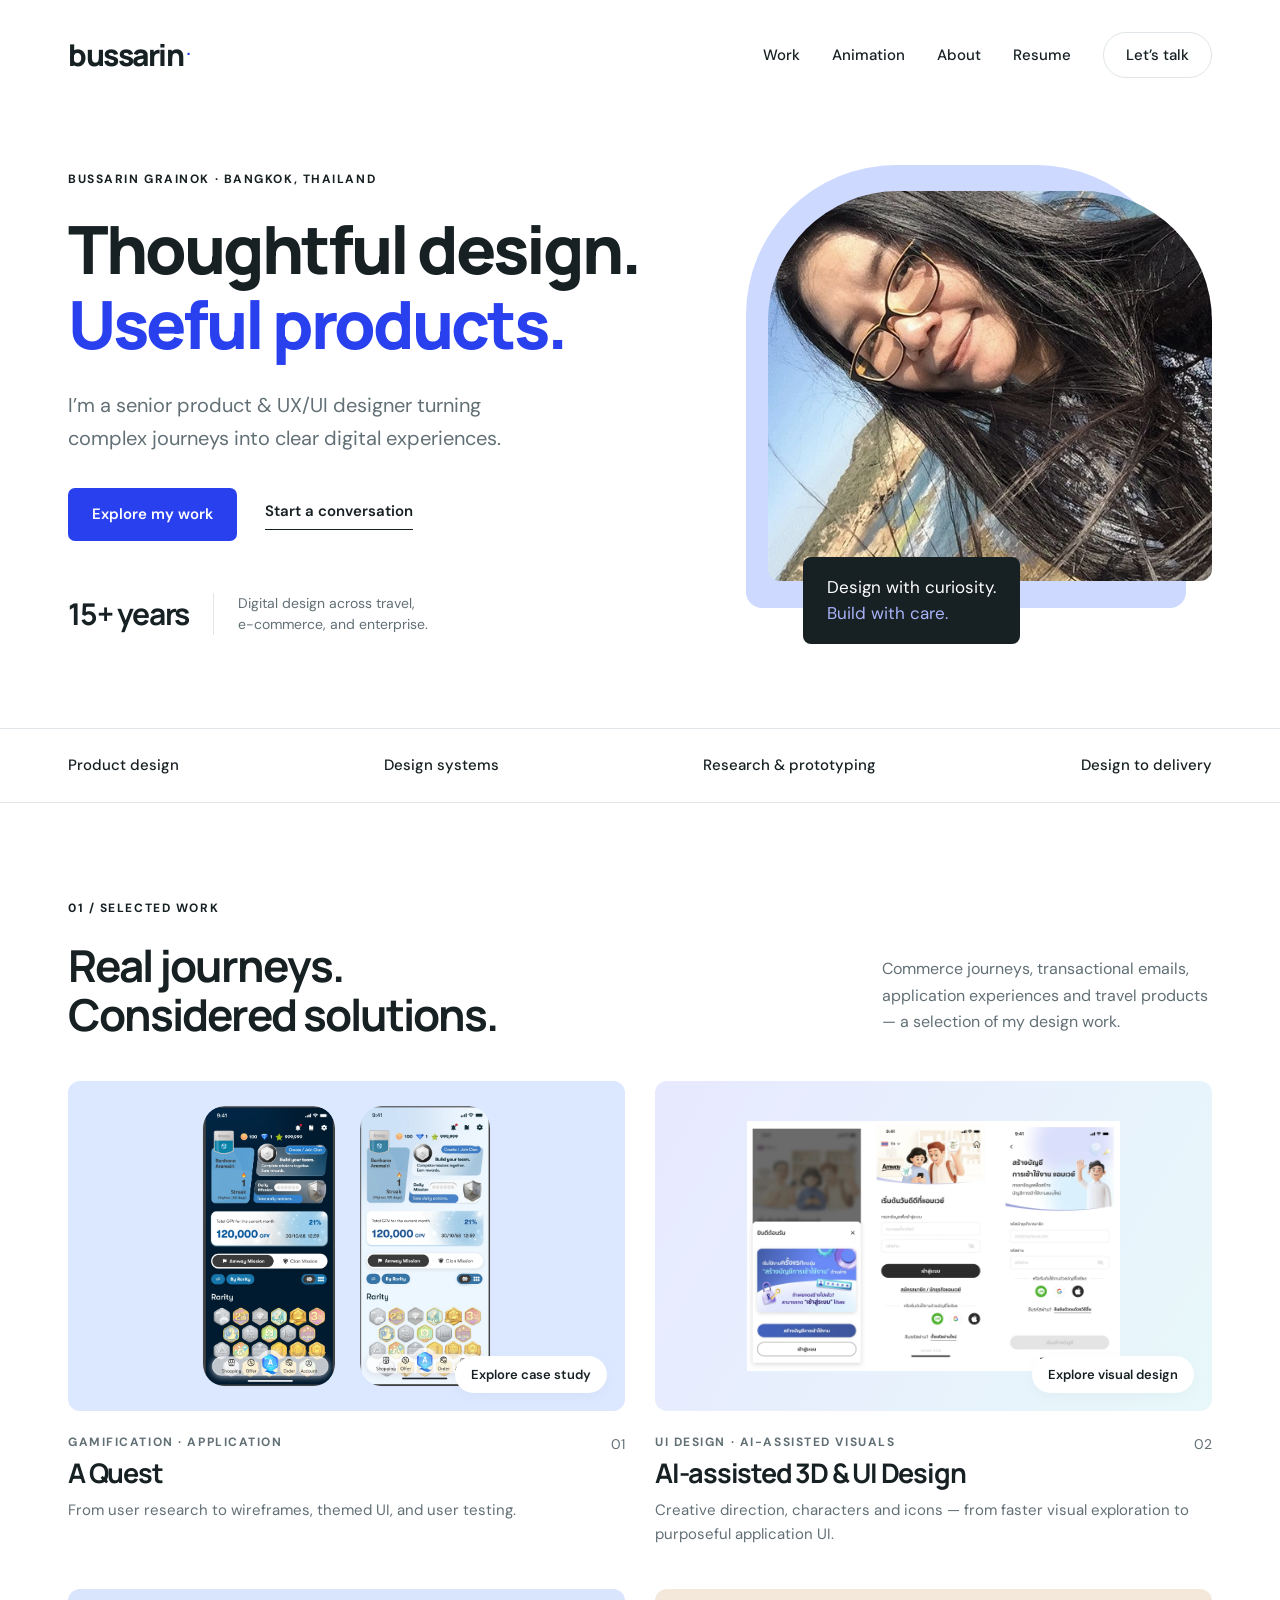
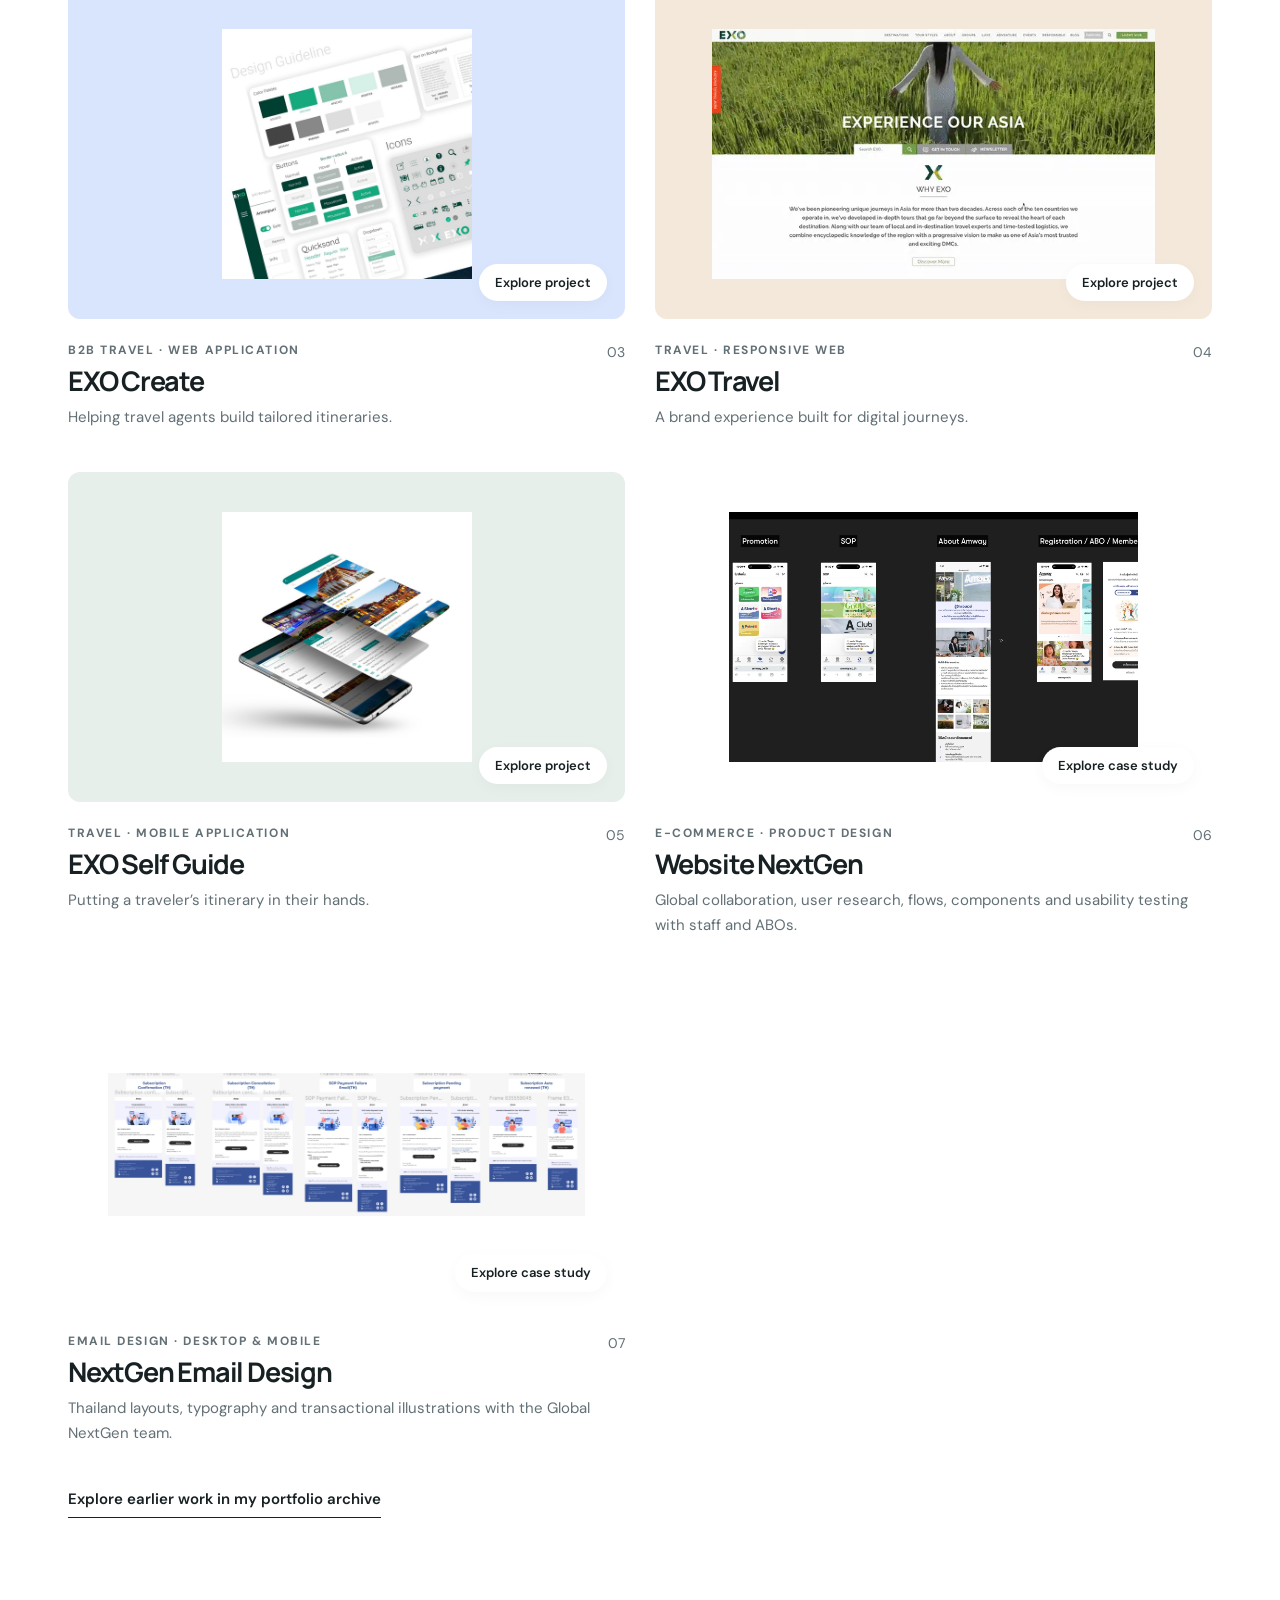
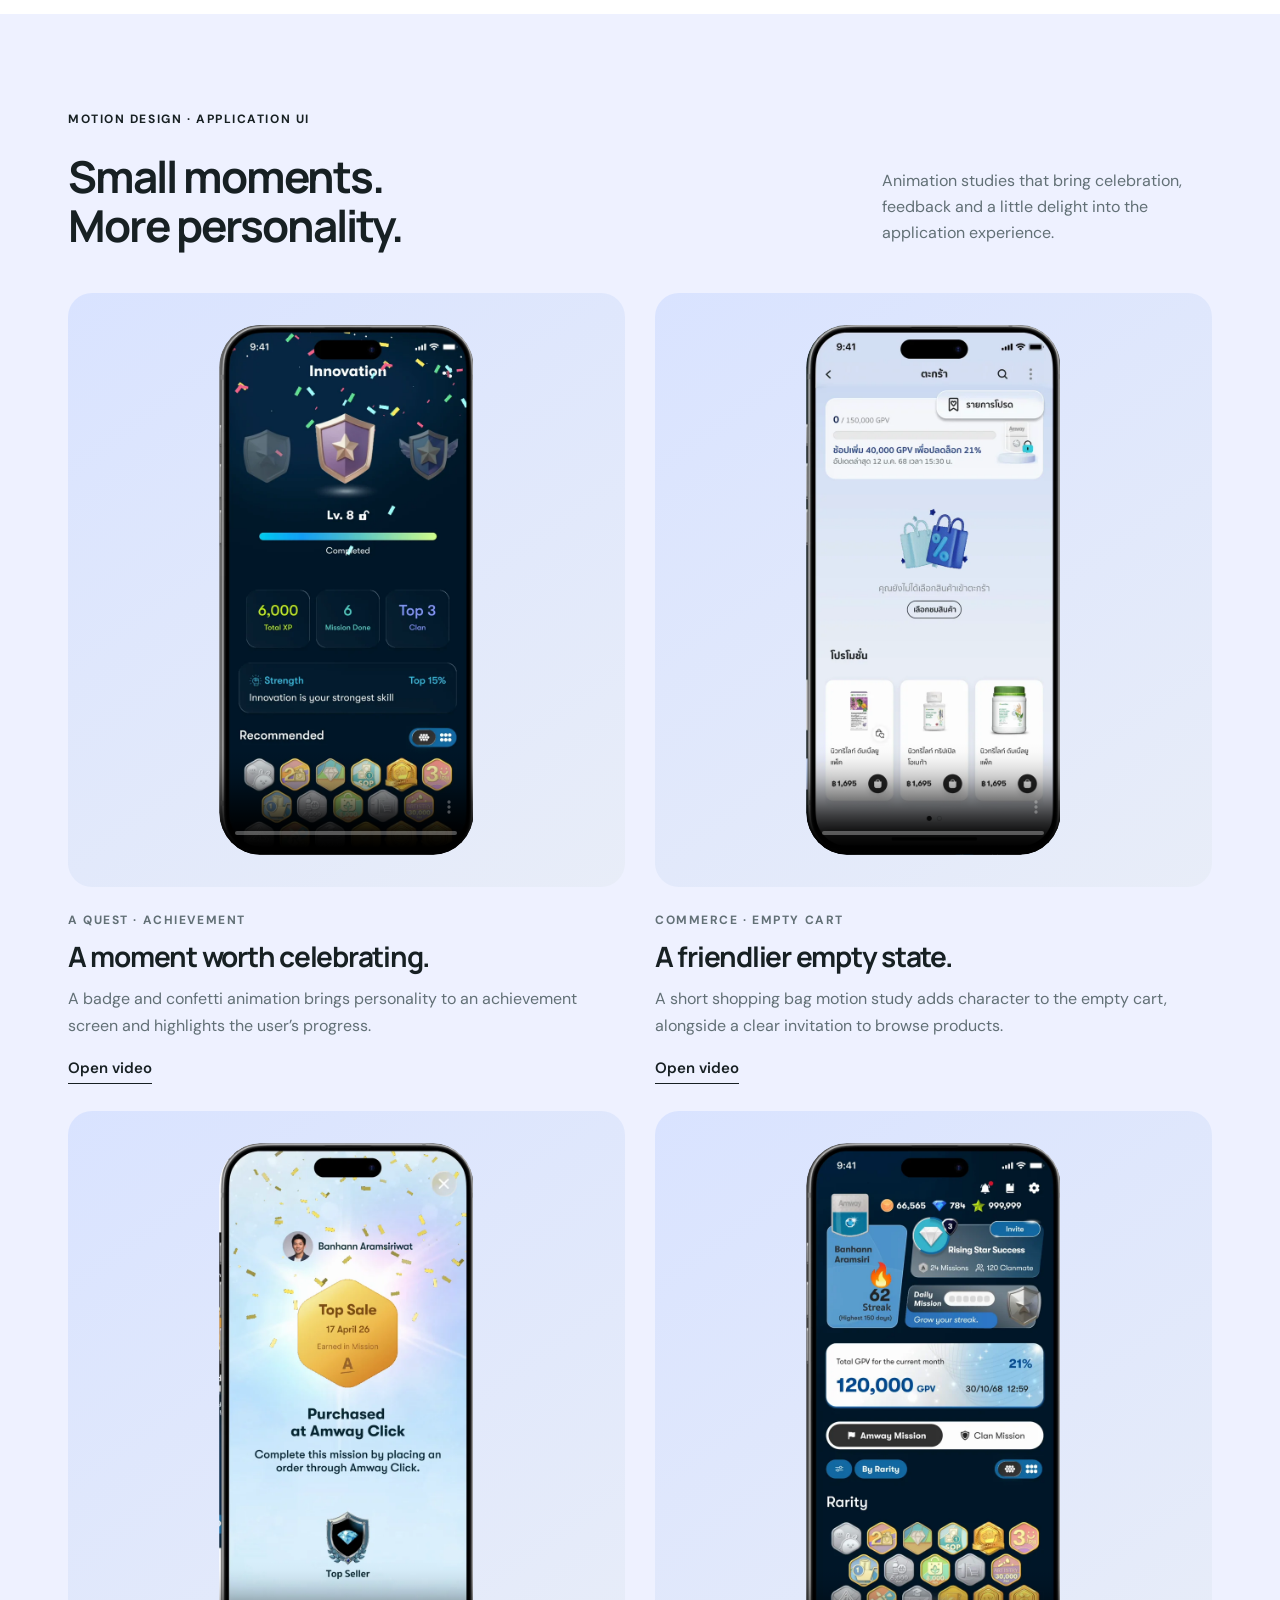
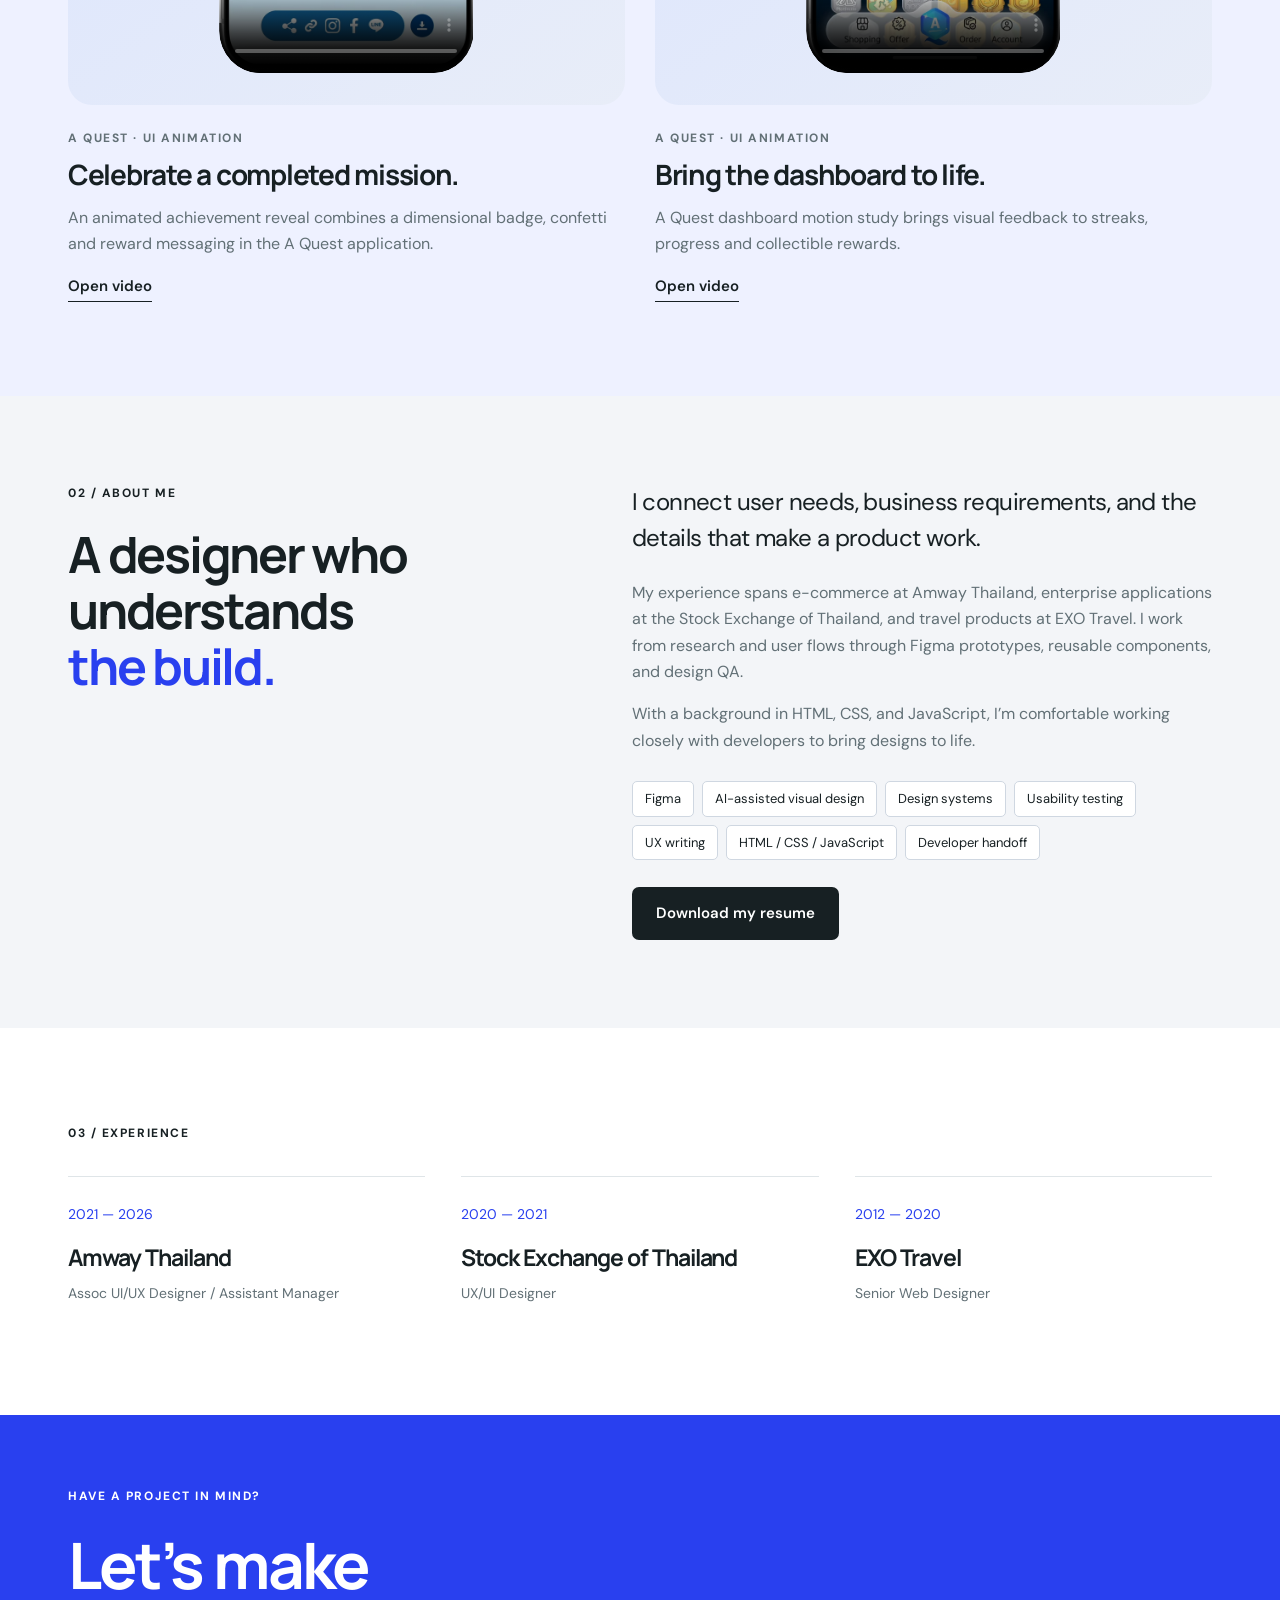
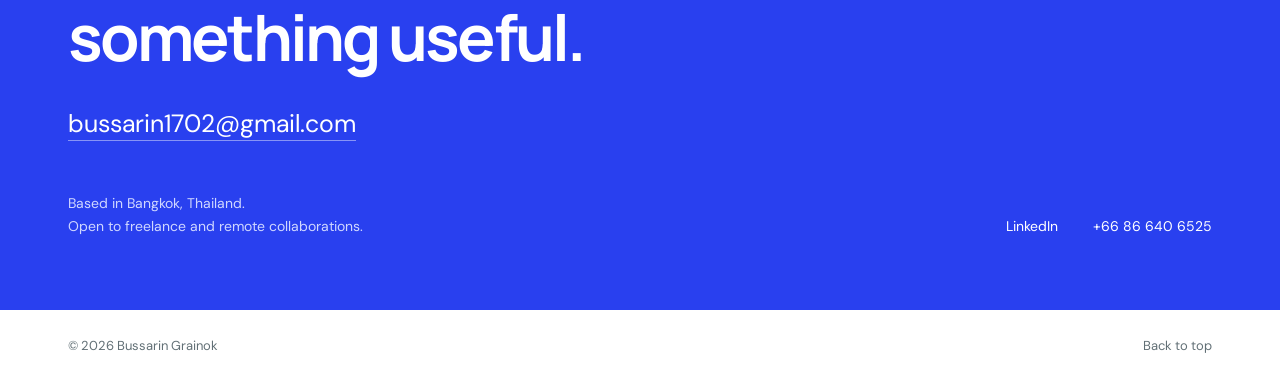
==== index.html @ cc07875a "Add existing portfolio and NextGen website and email design case studies" ====
<!doctype html><html lang="en"><head><meta charset="utf-8"><meta name="viewport" content="width=device-width,initial-scale=1"><title>Bussarin Grainok — Product & UX/UI Designer</title><meta name="description" content="Bussarin Grainok, a Bangkok-based senior product and UX/UI designer. Selected work in travel, e-commerce, and enterprise applications."><link rel="icon" href="data:image/svg+xml,%3Csvg xmlns='http://www.w3.org/2000/svg' viewBox='0 0 40 40'%3E%3Crect width='40' height='40' rx='10' fill='%232940ef'/%3E%3Ctext x='8' y='29' font-family='Arial' font-size='27' font-weight='700' fill='white'%3EB%3C/text%3E%3C/svg%3E"><link rel="stylesheet" href="style.css"></head><body>
<a class="skip" href="#work">Skip to work</a>
<header class="wrap nav"><a class="brand" href="#top">bussarin<span>.</span></a><nav aria-label="Main navigation"><a href="#work">Work</a><a href="#animation">Animation</a><a href="#about">About</a><a href="https://bussarin-portfolio.vercel.app/assets/Bussarin_Grainok_Resume_2026.pdf" target="_blank">Resume</a><a class="nav-contact" href="mailto:bussarin1702@gmail.com">Let’s talk</a></nav></header>
<main id="top"><section class="wrap hero"><div><p class="eyebrow">BUSSARIN GRAINOK · BANGKOK, THAILAND</p><h1>Thoughtful design.<br><span>Useful products.</span></h1><p class="intro">I’m a senior product & UX/UI designer turning complex journeys into clear digital experiences.</p><div class="actions"><a class="button" href="#work">Explore my work</a><a class="text-link" href="mailto:bussarin1702@gmail.com">Start a conversation</a></div><div class="hero-note"><strong>15+ years</strong><span>Digital design across travel,<br>e-commerce, and enterprise.</span></div></div><div class="portrait"><div class="portrait-backdrop"></div><img src="assets/portrait.jpg" alt="Bussarin Grainok" width="600" height="700"><div class="portrait-caption"><span>Design with curiosity.</span><span>Build with care.</span></div></div></section>
<div class="expertise-strip"><div class="wrap"><span>Product design</span><span>Design systems</span><span>Research & prototyping</span><span>Design to delivery</span></div></div>
<section id="work" class="wrap work section"><div class="section-heading"><div><p class="eyebrow">01 / SELECTED WORK</p><h2>Real journeys.<br>Considered solutions.</h2></div><p>Commerce journeys, transactional emails, application experiences and travel products — a selection of my design work.</p></div>
<div class="projects"><article class="project"><a class="project-image aquest" href="aquest.html" aria-label="Explore A Quest application case study"><div class="aquest-cover"><video src="assets/aquest-dark.mp4" poster="assets/aquest-dark.webp" autoplay muted loop playsinline preload="metadata" aria-label="A Quest application animation in dark theme"></video><video src="assets/aquest-light.mp4" poster="assets/aquest-light.webp" autoplay muted loop playsinline preload="metadata" aria-label="A Quest application animation in light theme"></video></div><span class="view-tag">Explore case study</span></a><div class="project-info"><div><p class="eyebrow">GAMIFICATION · APPLICATION</p><h3><a href="aquest.html">A Quest</a></h3><p>From user research to wireframes, themed UI, and user testing.</p></div><span class="project-number">01</span></div></article><article class="project"><a class="project-image ai-cover" href="ai-visual-design.html" aria-label="Explore AI-assisted UI and visual design"><img src="assets/ai-auth.webp" alt="Sign-in and sign-up interface designs with AI-assisted character illustrations" loading="lazy"><span class="view-tag">Explore visual design</span></a><div class="project-info"><div><p class="eyebrow">UI DESIGN · AI-ASSISTED VISUALS</p><h3><a href="ai-visual-design.html">AI-assisted 3D & UI Design</a></h3><p>Creative direction, characters and icons — from faster visual exploration to purposeful application UI.</p></div><span class="project-number">02</span></div></article><article class="project"><button class="project-image create" data-project="create" aria-label="View EXO Create project"><img src="assets/create.jpg" alt="EXO Create interface design guidelines" loading="lazy"><span class="view-tag">Explore project</span></button><div class="project-info"><div><p class="eyebrow">B2B TRAVEL · WEB APPLICATION</p><h3><button data-project="create">EXO Create</button></h3><p>Helping travel agents build tailored itineraries.</p></div><span class="project-number">03</span></div></article><article class="project"><button class="project-image exo" data-project="website" aria-label="View EXO Travel website project"><img src="assets/exo.webp" alt="EXO Travel website design shown across screens" loading="lazy"><span class="view-tag">Explore project</span></button><div class="project-info"><div><p class="eyebrow">TRAVEL · RESPONSIVE WEB</p><h3><button data-project="website">EXO Travel</button></h3><p>A brand experience built for digital journeys.</p></div><span class="project-number">04</span></div></article><article class="project"><button class="project-image selfguide" data-project="selfguide" aria-label="View EXO Self Guide mobile application project"><img src="assets/selfguide.jpg" alt="EXO Self Guide travel assistance app design" loading="lazy"><span class="view-tag">Explore project</span></button><div class="project-info"><div><p class="eyebrow">TRAVEL · MOBILE APPLICATION</p><h3><button data-project="selfguide">EXO Self Guide</button></h3><p>Putting a traveler’s itinerary in their hands.</p></div><span class="project-number">05</span></div></article><article class="project"><a class="project-image" href="website-nextgen.html" aria-label="Explore Website NextGen"><img src="assets/nextgen-website.webp" alt="Website NextGen overview" loading="lazy"><span class="view-tag">Explore case study</span></a><div class="project-info"><div><p class="eyebrow">E-COMMERCE · PRODUCT DESIGN</p><h3><a href="website-nextgen.html">Website NextGen</a></h3><p>Global collaboration, user research, flows, components and usability testing with staff and ABOs.</p></div><span class="project-number">06</span></div></article><article class="project"><a class="project-image" href="nextgen-email-design.html" aria-label="Explore NextGen Email Design"><img src="assets/nextgen-email-overview.webp" alt="NextGen Email Design overview" loading="lazy"><span class="view-tag">Explore case study</span></a><div class="project-info"><div><p class="eyebrow">EMAIL DESIGN · DESKTOP & MOBILE</p><h3><a href="nextgen-email-design.html">NextGen Email Design</a></h3><p>Thailand layouts, typography and transactional illustrations with the Global NextGen team.</p></div><span class="project-number">07</span></div></article></div>
<a class="text-link archive" href="https://bussarin-portfolio.web.app/#portfolio" target="_blank" rel="noopener">Explore earlier work in my portfolio archive</a></section>
<section id="animation" class="animation-section"><div class="wrap section"><div class="section-heading"><div><p class="eyebrow">MOTION DESIGN · APPLICATION UI</p><h2>Small moments.<br>More personality.</h2></div><p>Animation studies that bring celebration, feedback and a little delight into the application experience.</p></div><div class="motion-grid"><article><div class="motion-player"><video src="assets/animation-1.mp4" poster="assets/animation-1.webp" controls muted loop playsinline preload="metadata" aria-label="A Quest achievement celebration animation"></video></div><div class="motion-copy"><p class="eyebrow">A QUEST · ACHIEVEMENT</p><h3>A moment worth celebrating.</h3><p>A badge and confetti animation brings personality to an achievement screen and highlights the user’s progress.</p><a class="text-link" href="assets/animation-1.mp4" target="_blank" rel="noopener">Open video</a></div></article><article><div class="motion-player"><video src="assets/animation-cart-v2.mp4" poster="assets/animation-cart-v2.webp" controls muted loop playsinline preload="metadata" aria-label="Shopping cart empty state animation"></video></div><div class="motion-copy"><p class="eyebrow">COMMERCE · EMPTY CART</p><h3>A friendlier empty state.</h3><p>A short shopping bag motion study adds character to the empty cart, alongside a clear invitation to browse products.</p><a class="text-link" href="assets/animation-cart-v2.mp4" target="_blank" rel="noopener">Open video</a></div></article><article><div class="motion-player"><video src="assets/quest-motion-1.mp4" poster="assets/quest-motion-1.webp" controls muted loop playsinline preload="metadata" aria-label="Celebrate a completed mission."></video></div><div class="motion-copy"><p class="eyebrow">A QUEST · UI ANIMATION</p><h3>Celebrate a completed mission.</h3><p>An animated achievement reveal combines a dimensional badge, confetti and reward messaging in the A Quest application.</p><a class="text-link" href="assets/quest-motion-1.mp4" target="_blank" rel="noopener">Open video</a></div></article><article><div class="motion-player"><video src="assets/quest-motion-2.mp4" poster="assets/quest-motion-2.webp" controls muted loop playsinline preload="metadata" aria-label="Bring the dashboard to life."></video></div><div class="motion-copy"><p class="eyebrow">A QUEST · UI ANIMATION</p><h3>Bring the dashboard to life.</h3><p>A Quest dashboard motion study brings visual feedback to streaks, progress and collectible rewards.</p><a class="text-link" href="assets/quest-motion-2.mp4" target="_blank" rel="noopener">Open video</a></div></article></div></div></section>
<section id="about" class="about"><div class="wrap about-grid"><div><p class="eyebrow">02 / ABOUT ME</p><h2>A designer who<br>understands<br><span>the build.</span></h2></div><div><p class="about-lead">I connect user needs, business requirements, and the details that make a product work.</p><p>My experience spans e-commerce at Amway Thailand, enterprise applications at the Stock Exchange of Thailand, and travel products at EXO Travel. I work from research and user flows through Figma prototypes, reusable components, and design QA.</p><p>With a background in HTML, CSS, and JavaScript, I’m comfortable working closely with developers to bring designs to life.</p><div class="skills"><span>Figma</span><span>AI-assisted visual design</span><span>Design systems</span><span>Usability testing</span><span>UX writing</span><span>HTML / CSS / JavaScript</span><span>Developer handoff</span></div><a class="button secondary" href="https://bussarin-portfolio.vercel.app/assets/Bussarin_Grainok_Resume_2026.pdf" download>Download my resume</a></div></div></section>
<section class="wrap experience section"><p class="eyebrow">03 / EXPERIENCE</p><div class="career"><div><span>2021 — 2026</span><h3>Amway Thailand</h3><p>Assoc UI/UX Designer / Assistant Manager</p></div><div><span>2020 — 2021</span><h3>Stock Exchange of Thailand</h3><p>UX/UI Designer</p></div><div><span>2012 — 2020</span><h3>EXO Travel</h3><p>Senior Web Designer</p></div></div></section>
<section id="contact" class="contact"><div class="wrap"><p class="eyebrow">HAVE A PROJECT IN MIND?</p><h2>Let’s make<br>something useful.</h2><a class="email" href="mailto:bussarin1702@gmail.com">bussarin1702@gmail.com</a><div class="contact-bottom"><p>Based in Bangkok, Thailand.<br>Open to freelance and remote collaborations.</p><a href="https://www.linkedin.com/in/bussarin-g-73914438" target="_blank" rel="noopener">LinkedIn</a><a href="tel:+66866406525">+66 86 640 6525</a></div></div></section></main><footer class="wrap"><span>© 2026 Bussarin Grainok</span><a href="#top">Back to top</a></footer>
<dialog id="project-dialog" aria-labelledby="dialog-title"><button class="close" aria-label="Close project">×</button><div id="dialog-content"></div></dialog><script src="script.js"></script></body></html>
---- style.css ----
@import url('https://fonts.googleapis.com/css2?family=DM+Sans:wght@400;500;600;700&family=Manrope:wght@400;500;600;700;800&display=swap');
:root{--ink:#172023;--muted:#627076;--blue:#2940ef;--line:#dfe5e8;--soft:#f3f5f8}*{box-sizing:border-box}html{scroll-behavior:smooth;scroll-padding-top:24px}body{margin:0;background:#fff;color:var(--ink);font-family:'DM Sans',Arial,sans-serif;font-size:16px;line-height:1.65}h1,h2,h3,.brand{font-family:Manrope,Arial,sans-serif;line-height:1.12;letter-spacing:-.045em}h1,h2,h3,p{margin-top:0}a{color:inherit;text-decoration:none}button{font:inherit;color:inherit;cursor:pointer}.wrap{max-width:1240px;padding-inline:48px;margin:auto}.nav{height:110px;display:flex;align-items:center;justify-content:space-between}.brand{font-size:30px;font-weight:800;letter-spacing:-1.5px}.brand span{color:var(--blue);font-size:16px;vertical-align:super;margin-left:3px}nav{display:flex;gap:32px;align-items:center;font-size:15px;font-weight:500}.nav-contact{border:1px solid var(--line);border-radius:100px;padding:10px 22px}a:hover,.project-info button:hover{color:var(--blue)}.hero{display:grid;grid-template-columns:1.35fr 1fr;gap:50px;align-items:center;padding-top:55px;padding-bottom:84px}.eyebrow{font-size:12px;font-weight:700;letter-spacing:.13em;line-height:1.5;margin-bottom:24px}.hero h1{font-size:clamp(42px,5.2vw,68px);font-weight:800;margin-bottom:28px}.hero h1 span{color:var(--blue)}.intro{max-width:490px;font-size:20px;line-height:1.65;color:var(--muted)}.actions{display:flex;gap:28px;align-items:center;margin-top:33px}.button{display:inline-flex;background:var(--blue);color:#fff;border-radius:7px;padding:14px 24px;font-weight:600;font-size:15px}.button:hover{background:#1c2ab4;color:#fff}.text-link{font-size:15px;font-weight:600;border-bottom:1px solid var(--ink);padding-bottom:5px}.hero-note{margin-top:48px;display:flex;align-items:center;gap:24px}.hero-note strong{font-family:Manrope,sans-serif;font-size:30px;letter-spacing:-.04em}.hero-note span{font-size:14px;line-height:1.5;border-left:1px solid var(--line);padding-left:24px;color:var(--muted)}.portrait{position:relative;isolation:isolate;padding:26px 0 0 22px}.portrait-backdrop{position:absolute;inset:0 26px 36px 0;border-radius:150px 150px 16px 16px;background:#cdd9ff;z-index:-1}.portrait img{display:block;width:100%;height:390px;object-fit:cover;object-position:center 35%;border-radius:130px 130px 12px 12px;filter:saturate(.85)}.portrait-caption{background:var(--ink);color:#fff;padding:18px 24px;display:flex;flex-direction:column;position:relative;margin-left:35px;margin-top:-24px;border-radius:8px;font-size:17px;line-height:1.5;width:max-content;max-width:90%}.portrait-caption span:last-child{color:#a7b3f9}.expertise-strip{border-top:1px solid var(--line);border-bottom:1px solid var(--line)}.expertise-strip .wrap{display:flex;justify-content:space-between;gap:20px;padding-block:24px;font-size:15px;font-weight:500}.section{padding-block:96px}.section-heading{display:flex;justify-content:space-between;gap:50px;align-items:end;margin-bottom:42px}h2{font-size:44px;font-weight:700;margin-bottom:0}.section-heading>p{max-width:330px;color:var(--muted);margin-bottom:4px}.projects{display:grid;grid-template-columns:1fr 1fr;gap:42px 30px}.featured{grid-column:1/-1}.project-image{display:block;position:relative;padding:40px;border:0;width:100%;height:330px;overflow:hidden;border-radius:12px}.featured .project-image{height:440px;padding:45px 90px}.create{background:#d9e4fd}.exo{background:#f4e8da}.selfguide{background:#e7efea}.project-image img{width:100%;height:100%;object-fit:contain;transition:transform .35s}.project-image:hover img{transform:scale(1.035)}.view-tag{position:absolute;bottom:18px;right:18px;border-radius:100px;background:white;padding:8px 16px;font-size:13px;font-weight:600;box-shadow:0 4px 15px #00000008}.project-info{display:flex;justify-content:space-between;padding-top:22px}.project-info .eyebrow{font-size:12px;margin-bottom:7px;color:var(--muted)}.project-info h3{font-size:27px;margin-bottom:9px}.project-info h3 button{padding:0;border:0;background:none;text-align:left;font:inherit;letter-spacing:inherit}.project-info p:last-child{font-size:15px;color:var(--muted);margin:0}.project-number{font-size:14px;color:var(--muted)}.archive{display:inline-block;margin-top:42px}.about{background:var(--soft);padding-block:88px}.about-grid{display:grid;grid-template-columns:1fr 1.2fr;gap:80px}.about h2{font-size:50px}.about h2 span{color:var(--blue)}.about-lead{font-size:24px;line-height:1.5;letter-spacing:-.025em;color:var(--ink)!important}.about-grid>div>p:not(.eyebrow){color:var(--muted)}.skills{display:flex;gap:8px;flex-wrap:wrap;margin:27px 0}.skills span{font-size:13px;padding:6px 12px;border:1px solid #cfd7e1;border-radius:5px;background:#fff}.secondary{background:var(--ink)}.career{display:grid;grid-template-columns:repeat(3,1fr);gap:36px;margin-top:34px}.career>div{border-top:1px solid var(--line);padding-top:24px}.career span{font-size:14px;color:var(--blue)}.career h3{font-size:23px;line-height:1.3;margin:16px 0 9px}.career p{font-size:14px;color:var(--muted)}.contact{background:var(--blue);color:#fff;padding-block:72px}.contact h2{font-size:64px;margin-bottom:30px}.email{font-size:25px;border-bottom:1px solid #ffffff70;word-break:break-word}.contact a:hover{color:#d2ddff}.contact-bottom{display:flex;gap:35px;align-items:end;margin-top:48px;font-size:14px}.contact-bottom p{margin:0;flex:1;color:#d0d7ff}footer{display:flex;justify-content:space-between;padding-block:25px;font-size:13px;color:var(--muted)}dialog{border:0;border-radius:16px;padding:45px;max-width:800px;width:calc(100% - 32px);max-height:90vh;color:var(--ink)}dialog::backdrop{background:#101a2bcc;backdrop-filter:blur(6px)}dialog h2{font-size:36px;margin-bottom:20px}dialog h3{font-size:20px;margin-top:27px;letter-spacing:-.02em}dialog img{display:block;width:100%;height:260px;object-fit:contain;background:var(--soft);border-radius:10px;margin-bottom:25px}dialog p{color:var(--muted)}.close{position:absolute;right:14px;top:10px;background:transparent;border:0;font-size:30px;width:40px;height:40px;line-height:1}.skip{position:absolute;left:12px;top:-100px;background:var(--ink);color:white;padding:10px;z-index:10}.skip:focus{top:10px}:focus-visible{outline:3px solid #f49038;outline-offset:5px}@media(max-width:800px){.wrap{padding-inline:24px}.nav{height:85px}.brand{font-size:25px}nav{gap:18px;font-size:14px}.nav-contact{display:none}.hero{grid-template-columns:1fr;gap:45px;padding-top:35px;padding-bottom:55px}.hero h1{font-size:clamp(40px,8vw,64px)}.intro{font-size:19px}.portrait{max-width:450px;justify-self:center;width:100%}.portrait img{height:360px}.expertise-strip .wrap{flex-wrap:wrap;justify-content:flex-start;gap:12px 25px;font-size:14px}.section{padding-block:60px}.section-heading{display:block}.section-heading>p{margin-top:24px}h2{font-size:36px}.projects{grid-template-columns:1fr}.featured{grid-column:auto}.project-image,.featured .project-image{height:310px;padding:25px}.about{padding-block:60px}.about-grid{grid-template-columns:1fr;gap:32px}.about h2{font-size:42px}.about-lead{font-size:22px}.career{grid-template-columns:1fr;gap:20px}.contact h2{font-size:46px}.email{font-size:20px}.contact-bottom{flex-wrap:wrap;align-items:start;gap:20px}.contact-bottom p{flex-basis:100%}.actions{gap:18px;flex-wrap:wrap}dialog{padding:45px 24px 28px}dialog img{height:190px}}@media(prefers-reduced-motion:reduce){html{scroll-behavior:auto}.project-image img{transition:none}}
.aquest{background:#dce8ff;padding:25px!important}.aquest-cover{display:flex;justify-content:center;gap:25px;height:100%}.aquest-cover img{width:auto;max-width:44%;height:100%;object-fit:contain;border-radius:10px;box-shadow:0 12px 28px #13244c20}.case-hero{padding-top:50px;padding-bottom:55px;max-width:1050px}.case-hero h1{font-size:clamp(55px,9vw,100px);color:var(--blue);margin-bottom:24px}.case-intro{font-size:29px;line-height:1.4;letter-spacing:-.03em;max-width:760px}.case-hero>p:last-of-type{max-width:760px;color:var(--muted);font-size:18px}.case-meta{display:flex;gap:45px;padding-top:30px;border-top:1px solid var(--line);margin-top:36px;flex-wrap:wrap}.case-meta div{display:flex;flex-direction:column;gap:6px}.case-meta span{font-size:13px;color:var(--muted)}.case-meta strong{font-size:15px}.case-showcase{background:#f3f5fa;padding-block:65px}.case-showcase-title{display:flex;justify-content:space-between;align-items:end;gap:25px;margin-bottom:35px}.theme-toggle{display:flex;border:1px solid #b7c3d5;border-radius:100px;padding:5px;background:white}.theme-toggle button{border:0;background:none;padding:9px 24px;border-radius:100px;font-size:15px}.theme-toggle button.active{background:var(--blue);color:white}.app-preview{display:grid;grid-template-columns:1fr 1fr;align-items:center;gap:70px;border-radius:18px;padding:50px 70px;transition:background .2s,color .2s}.app-preview.dark{background:#002037;color:#fff}.app-preview.light{background:#dbefff;color:#092b3a}.app-preview>img{display:block;max-height:650px;width:100%;height:auto;object-fit:contain}.app-preview-copy h3{font-size:38px;max-width:300px}.app-preview-copy p{opacity:.8}.app-preview-copy .text-link{border-color:currentColor;display:inline-block;margin-top:15px}.app-preview.dark a:hover{color:#bfcaff}.process-grid{display:grid;grid-template-columns:repeat(4,1fr);gap:30px;margin-top:45px}.process-grid>div{border-top:1px solid var(--line);padding-top:20px}.process-grid span{color:var(--blue);font-size:14px}.process-grid h3{font-size:22px;line-height:1.3;margin:14px 0}.process-grid p{color:var(--muted);font-size:16px}.case-low{background:#f4f6f8}.case-description{max-width:750px;margin-top:25px;color:var(--muted);font-size:18px}.case-figure{margin:40px 0 0}.case-figure img{display:block;width:100%;height:auto;border-radius:12px;background:#eee}.case-figure a{display:block}.case-figure figcaption{margin-top:14px;font-size:14px;color:var(--muted)}.palette-figure{max-width:820px;margin-inline:auto}.case-end{padding-block:60px;background:#eef1ff}.case-end h2{font-size:34px;margin-bottom:28px}.case-end .text-link{margin-left:25px}@media(max-width:800px){.case-hero{padding-top:30px}.case-intro{font-size:24px}.case-meta{gap:20px}.case-showcase{padding-block:45px}.case-showcase-title{align-items:start;flex-direction:column}.app-preview{grid-template-columns:1fr;padding:28px;gap:28px}.app-preview>img{max-height:560px}.app-preview-copy h3{font-size:30px;max-width:none}.process-grid{grid-template-columns:1fr 1fr;gap:24px}.case-end .text-link{display:inline-block;margin:20px 0 0 15px}}@media(max-width:480px){.process-grid{grid-template-columns:1fr}.aquest-cover{gap:12px}.case-meta{flex-direction:column}.case-end .text-link{margin-left:0;display:block;width:max-content}}

.aquest-cover video{width:auto;max-width:44%;height:100%;object-fit:contain;border-radius:10px;box-shadow:0 12px 28px #13244c20}.app-preview>video{display:block;max-height:650px;width:100%;height:auto;object-fit:contain;border-radius:16px}@media(max-width:800px){.app-preview>video{max-height:560px}}
/* Clip the recording's rectangular corners to the rounded phone silhouette. */
.aquest-cover video{border-radius:16% / 8%;overflow:hidden;clip-path:inset(0 round 16% / 8%)}
.app-preview>video{width:auto;max-width:100%;justify-self:center;border-radius:16% / 8%;overflow:hidden;clip-path:inset(0 round 16% / 8%)}

.ai-cover{background:linear-gradient(120deg,#e7e9ff,#e8f8fa)}.featured .ai-cover{height:440px;padding:24px}.ai-cover img{border-radius:16px}.ai-figure{max-width:1000px;margin-inline:auto}.ai-tall{max-width:540px}.ai-figure img{border-radius:24px;box-shadow:0 15px 45px #17202312}.ai-gallery-section h2{max-width:800px}@media(max-width:800px){.featured .ai-cover{height:300px;padding:16px}.ai-figure img{border-radius:16px}}

.animation-section{background:#eef1ff}.motion-grid{display:grid;grid-template-columns:1fr 1fr;gap:30px}.motion-player{background:linear-gradient(145deg,#d9e3ff,#e8edf8);border-radius:24px;padding:32px;display:flex;justify-content:center}.motion-player video{display:block;width:auto;max-width:100%;height:530px;object-fit:contain;border-radius:16% / 8%;clip-path:inset(0 round 16% / 8%)}.motion-copy{padding-top:24px}.motion-copy .eyebrow{margin-bottom:12px;color:var(--muted)}.motion-copy h3{font-size:28px;margin-bottom:14px}.motion-copy>p:not(.eyebrow){color:var(--muted)}@media(max-width:800px){.motion-grid{grid-template-columns:1fr;gap:40px}.motion-player{padding:24px}.motion-player video{height:auto;max-height:560px;width:100%}}
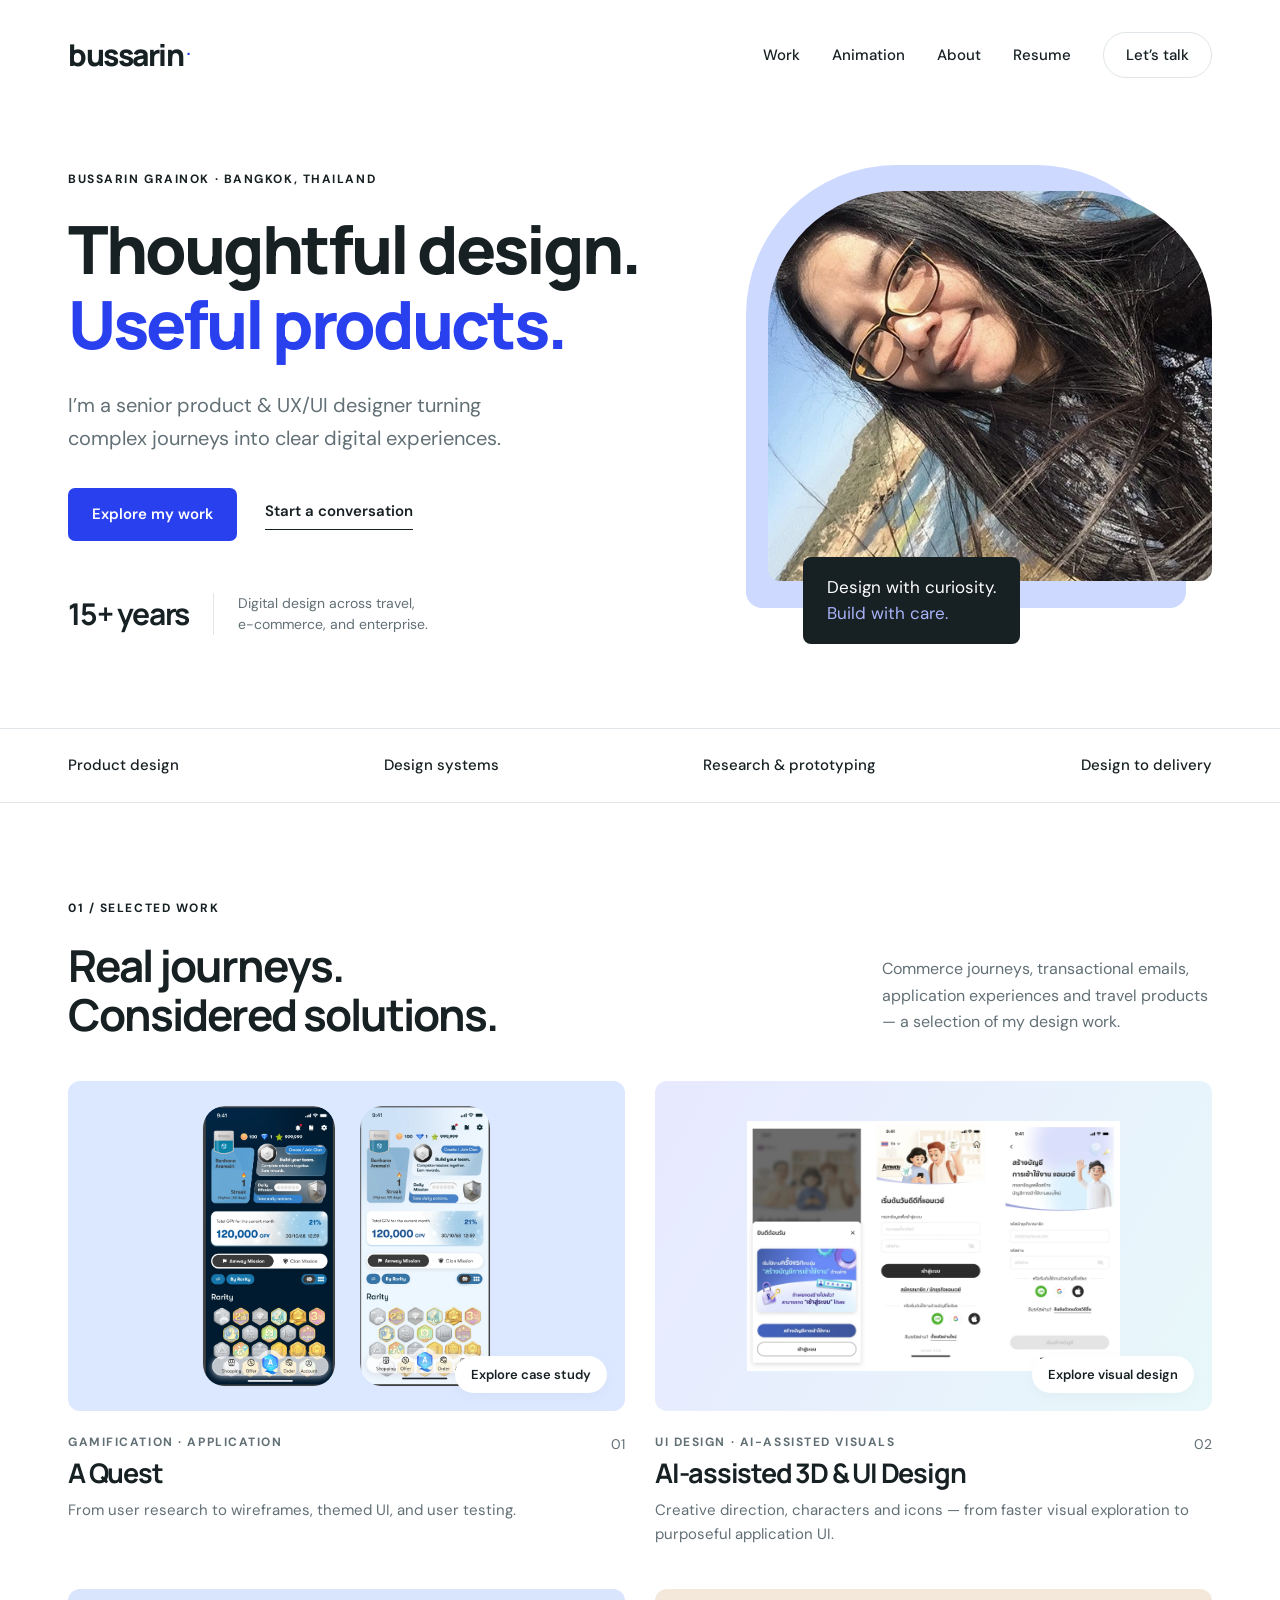
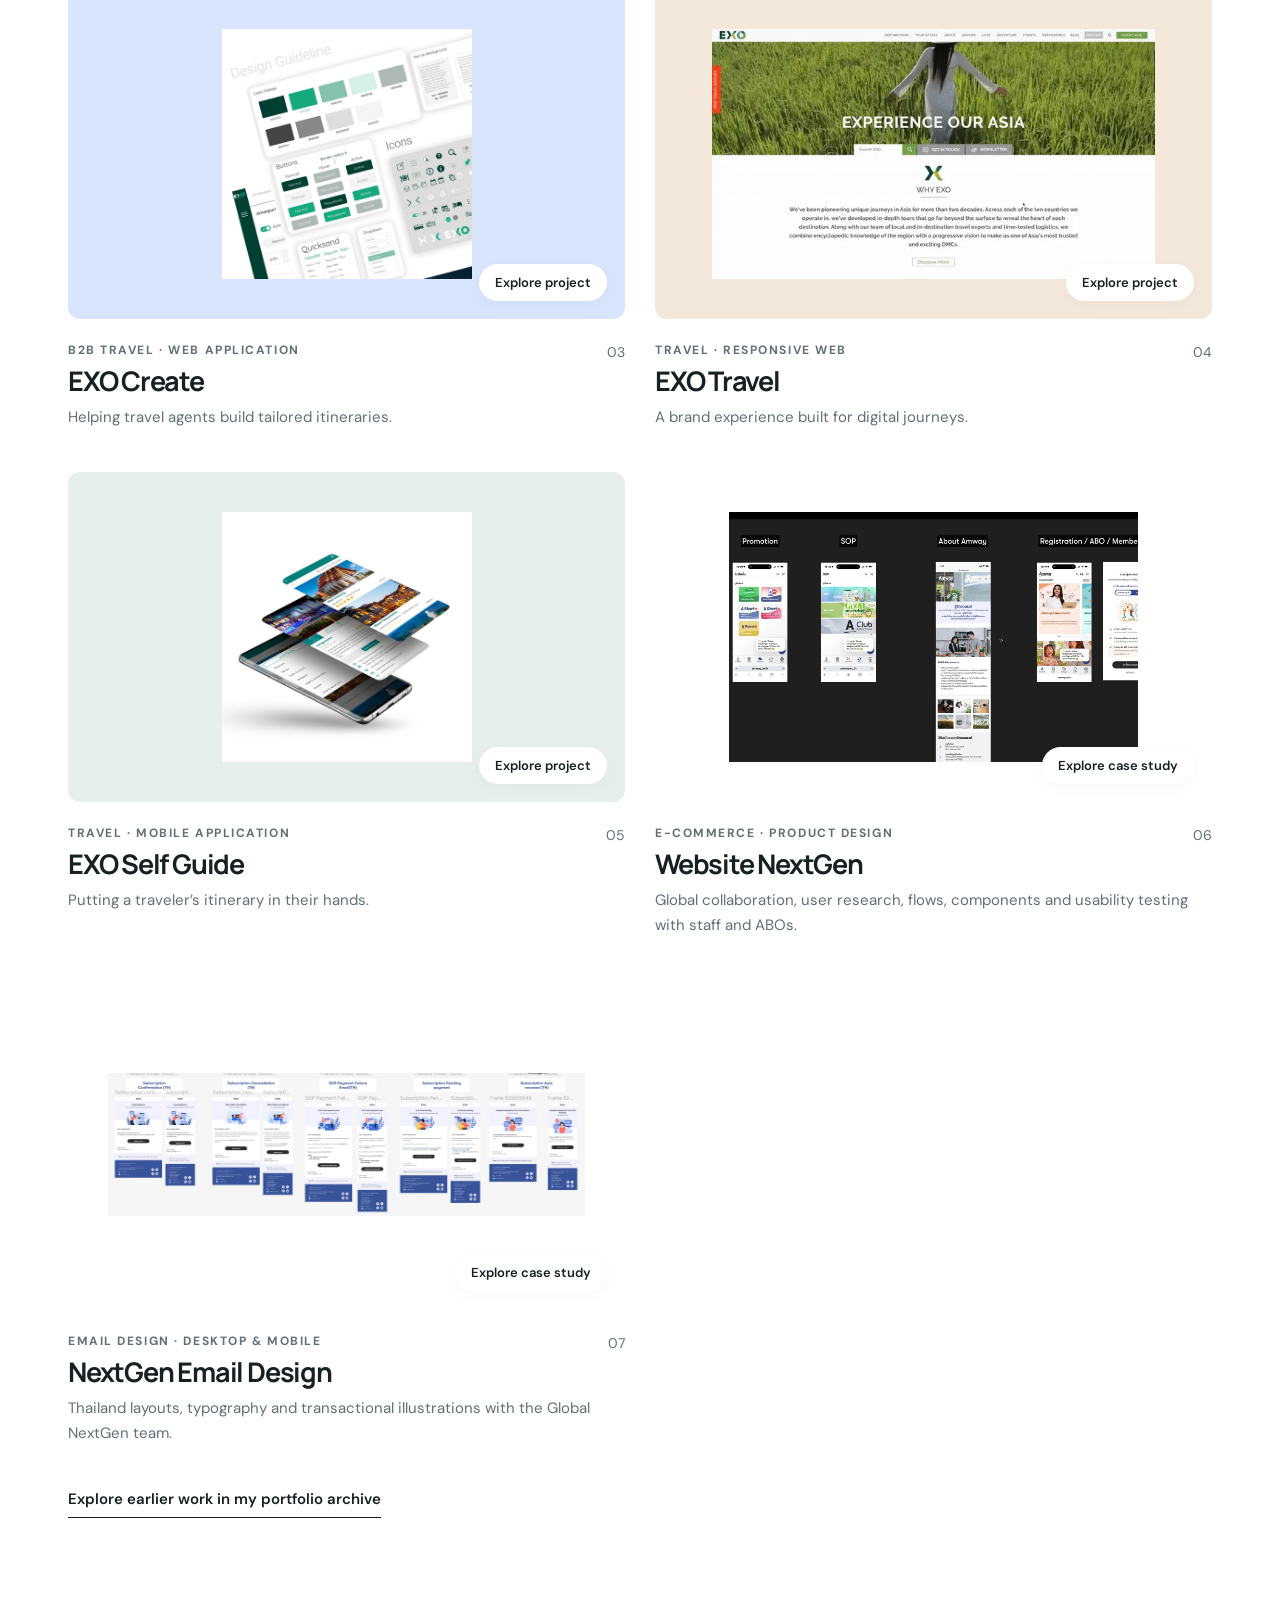
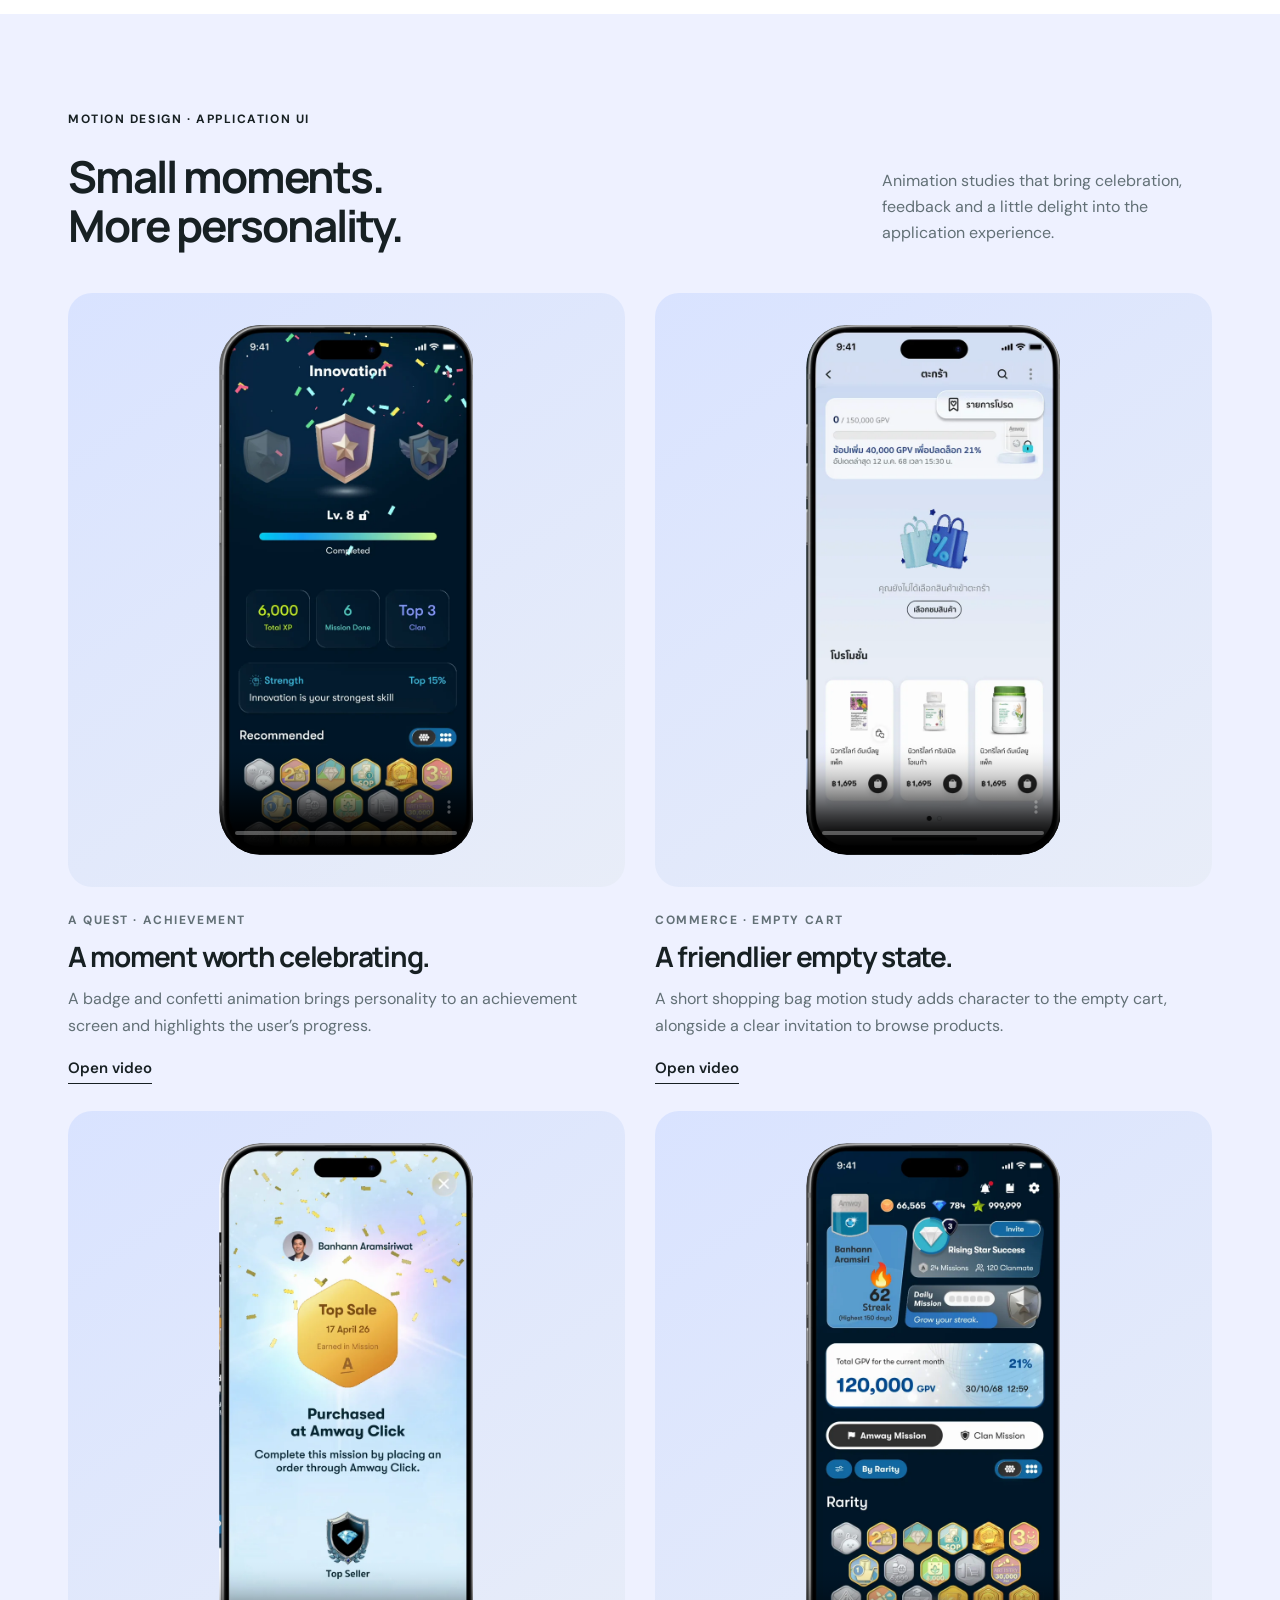
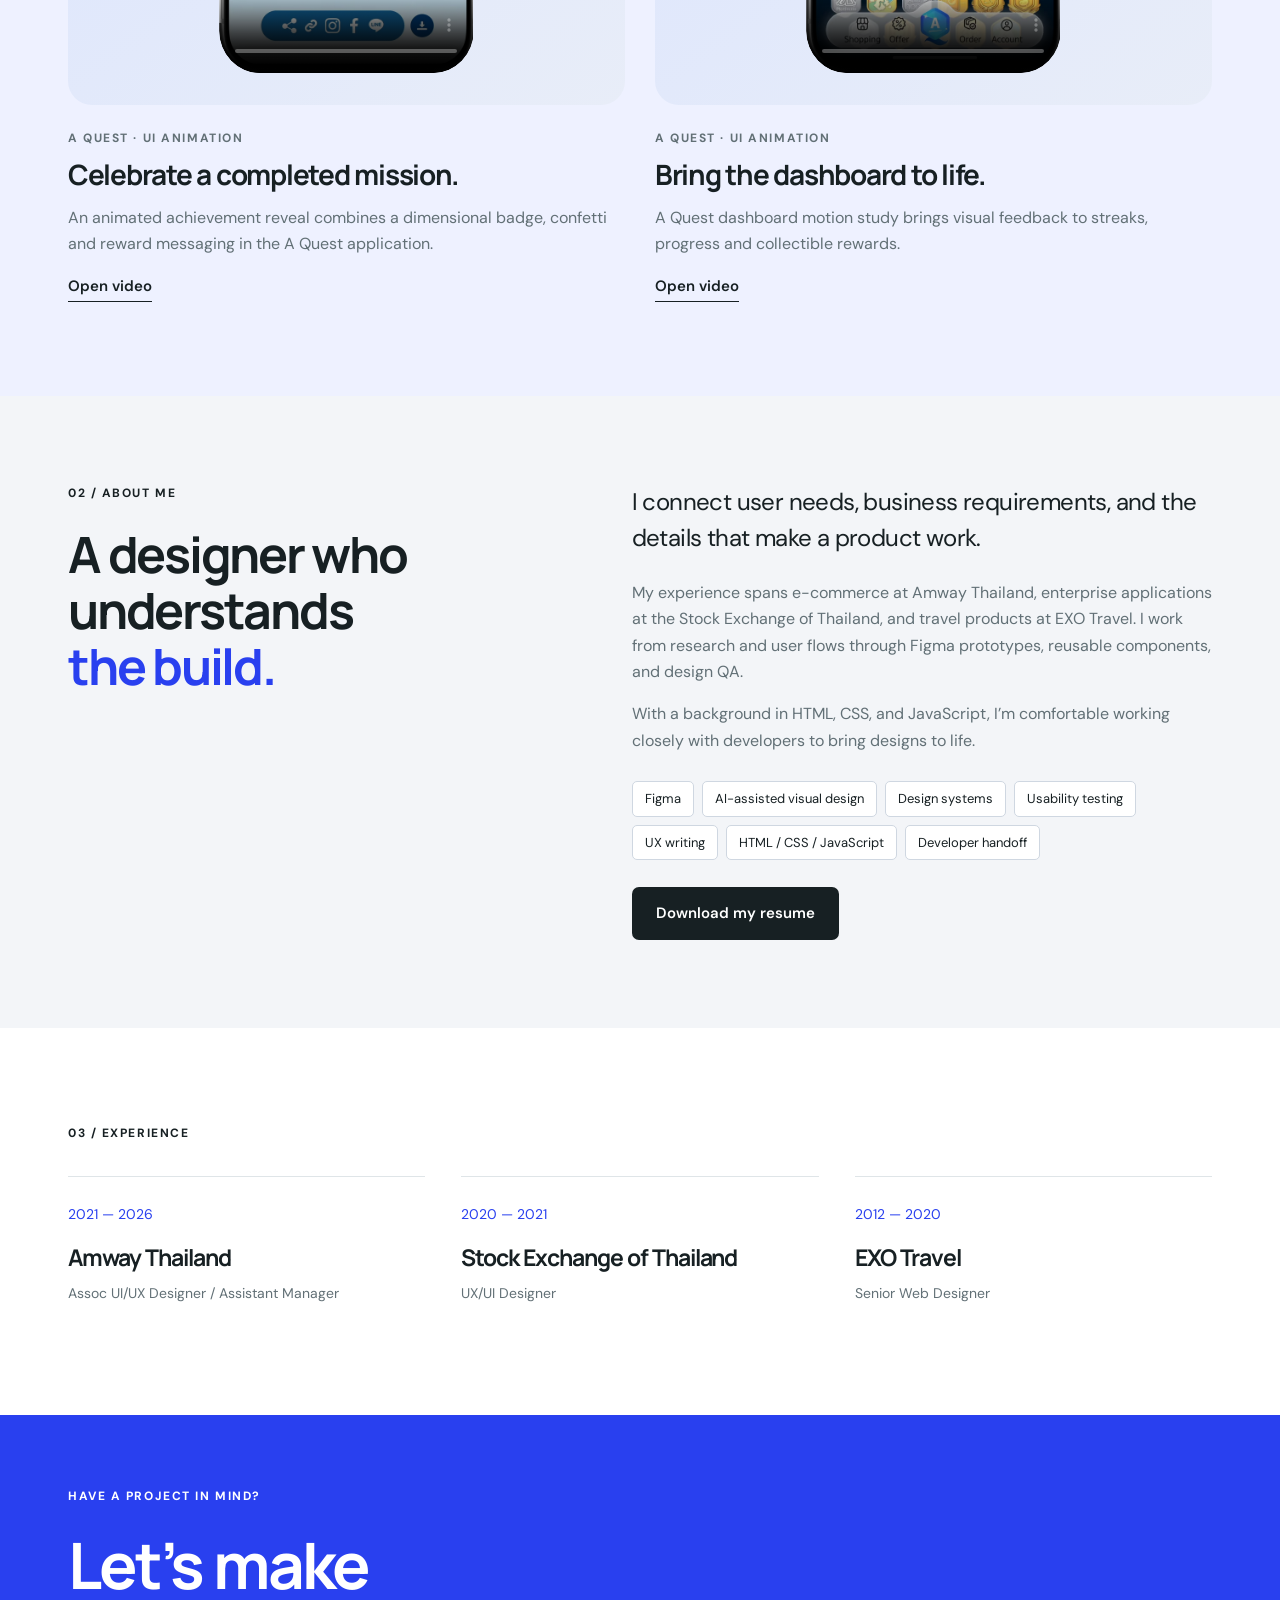
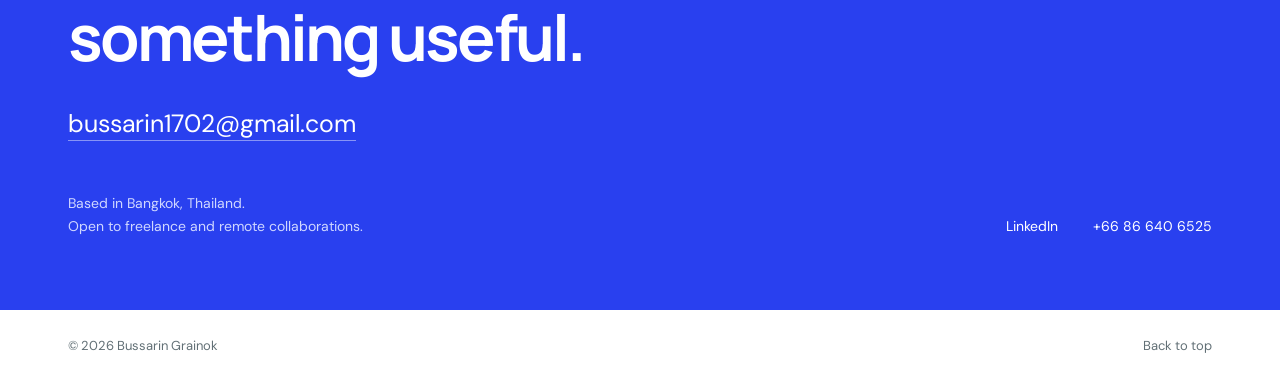
==== commit 719f77b4: "Point resume links to the original deployment" ====
--- a/index.html
+++ b/index.html
@@ -1,13 +1,13 @@
 <!doctype html><html lang="en"><head><meta charset="utf-8"><meta name="viewport" content="width=device-width,initial-scale=1"><title>Bussarin Grainok — Product & UX/UI Designer</title><meta name="description" content="Bussarin Grainok, a Bangkok-based senior product and UX/UI designer. Selected work in travel, e-commerce, and enterprise applications."><link rel="icon" href="data:image/svg+xml,%3Csvg xmlns='http://www.w3.org/2000/svg' viewBox='0 0 40 40'%3E%3Crect width='40' height='40' rx='10' fill='%232940ef'/%3E%3Ctext x='8' y='29' font-family='Arial' font-size='27' font-weight='700' fill='white'%3EB%3C/text%3E%3C/svg%3E"><link rel="stylesheet" href="style.css"></head><body>
 <a class="skip" href="#work">Skip to work</a>
-<header class="wrap nav"><a class="brand" href="#top">bussarin<span>.</span></a><nav aria-label="Main navigation"><a href="#work">Work</a><a href="#animation">Animation</a><a href="#about">About</a><a href="https://bussarin-portfolio.vercel.app/assets/Bussarin_Grainok_Resume_2026.pdf" target="_blank">Resume</a><a class="nav-contact" href="mailto:bussarin1702@gmail.com">Let’s talk</a></nav></header>
+<header class="wrap nav"><a class="brand" href="#top">bussarin<span>.</span></a><nav aria-label="Main navigation"><a href="#work">Work</a><a href="#animation">Animation</a><a href="#about">About</a><a href="https://bussarin-portfolio-h5umnmlcv-bussarin1702-8698.vercel.app/assets/Bussarin_Grainok_Resume_2026.pdf" target="_blank">Resume</a><a class="nav-contact" href="mailto:bussarin1702@gmail.com">Let’s talk</a></nav></header>
 <main id="top"><section class="wrap hero"><div><p class="eyebrow">BUSSARIN GRAINOK · BANGKOK, THAILAND</p><h1>Thoughtful design.<br><span>Useful products.</span></h1><p class="intro">I’m a senior product & UX/UI designer turning complex journeys into clear digital experiences.</p><div class="actions"><a class="button" href="#work">Explore my work</a><a class="text-link" href="mailto:bussarin1702@gmail.com">Start a conversation</a></div><div class="hero-note"><strong>15+ years</strong><span>Digital design across travel,<br>e-commerce, and enterprise.</span></div></div><div class="portrait"><div class="portrait-backdrop"></div><img src="assets/portrait.jpg" alt="Bussarin Grainok" width="600" height="700"><div class="portrait-caption"><span>Design with curiosity.</span><span>Build with care.</span></div></div></section>
 <div class="expertise-strip"><div class="wrap"><span>Product design</span><span>Design systems</span><span>Research & prototyping</span><span>Design to delivery</span></div></div>
 <section id="work" class="wrap work section"><div class="section-heading"><div><p class="eyebrow">01 / SELECTED WORK</p><h2>Real journeys.<br>Considered solutions.</h2></div><p>Commerce journeys, transactional emails, application experiences and travel products — a selection of my design work.</p></div>
 <div class="projects"><article class="project"><a class="project-image aquest" href="aquest.html" aria-label="Explore A Quest application case study"><div class="aquest-cover"><video src="assets/aquest-dark.mp4" poster="assets/aquest-dark.webp" autoplay muted loop playsinline preload="metadata" aria-label="A Quest application animation in dark theme"></video><video src="assets/aquest-light.mp4" poster="assets/aquest-light.webp" autoplay muted loop playsinline preload="metadata" aria-label="A Quest application animation in light theme"></video></div><span class="view-tag">Explore case study</span></a><div class="project-info"><div><p class="eyebrow">GAMIFICATION · APPLICATION</p><h3><a href="aquest.html">A Quest</a></h3><p>From user research to wireframes, themed UI, and user testing.</p></div><span class="project-number">01</span></div></article><article class="project"><a class="project-image ai-cover" href="ai-visual-design.html" aria-label="Explore AI-assisted UI and visual design"><img src="assets/ai-auth.webp" alt="Sign-in and sign-up interface designs with AI-assisted character illustrations" loading="lazy"><span class="view-tag">Explore visual design</span></a><div class="project-info"><div><p class="eyebrow">UI DESIGN · AI-ASSISTED VISUALS</p><h3><a href="ai-visual-design.html">AI-assisted 3D & UI Design</a></h3><p>Creative direction, characters and icons — from faster visual exploration to purposeful application UI.</p></div><span class="project-number">02</span></div></article><article class="project"><button class="project-image create" data-project="create" aria-label="View EXO Create project"><img src="assets/create.jpg" alt="EXO Create interface design guidelines" loading="lazy"><span class="view-tag">Explore project</span></button><div class="project-info"><div><p class="eyebrow">B2B TRAVEL · WEB APPLICATION</p><h3><button data-project="create">EXO Create</button></h3><p>Helping travel agents build tailored itineraries.</p></div><span class="project-number">03</span></div></article><article class="project"><button class="project-image exo" data-project="website" aria-label="View EXO Travel website project"><img src="assets/exo.webp" alt="EXO Travel website design shown across screens" loading="lazy"><span class="view-tag">Explore project</span></button><div class="project-info"><div><p class="eyebrow">TRAVEL · RESPONSIVE WEB</p><h3><button data-project="website">EXO Travel</button></h3><p>A brand experience built for digital journeys.</p></div><span class="project-number">04</span></div></article><article class="project"><button class="project-image selfguide" data-project="selfguide" aria-label="View EXO Self Guide mobile application project"><img src="assets/selfguide.jpg" alt="EXO Self Guide travel assistance app design" loading="lazy"><span class="view-tag">Explore project</span></button><div class="project-info"><div><p class="eyebrow">TRAVEL · MOBILE APPLICATION</p><h3><button data-project="selfguide">EXO Self Guide</button></h3><p>Putting a traveler’s itinerary in their hands.</p></div><span class="project-number">05</span></div></article><article class="project"><a class="project-image" href="website-nextgen.html" aria-label="Explore Website NextGen"><img src="assets/nextgen-website.webp" alt="Website NextGen overview" loading="lazy"><span class="view-tag">Explore case study</span></a><div class="project-info"><div><p class="eyebrow">E-COMMERCE · PRODUCT DESIGN</p><h3><a href="website-nextgen.html">Website NextGen</a></h3><p>Global collaboration, user research, flows, components and usability testing with staff and ABOs.</p></div><span class="project-number">06</span></div></article><article class="project"><a class="project-image" href="nextgen-email-design.html" aria-label="Explore NextGen Email Design"><img src="assets/nextgen-email-overview.webp" alt="NextGen Email Design overview" loading="lazy"><span class="view-tag">Explore case study</span></a><div class="project-info"><div><p class="eyebrow">EMAIL DESIGN · DESKTOP & MOBILE</p><h3><a href="nextgen-email-design.html">NextGen Email Design</a></h3><p>Thailand layouts, typography and transactional illustrations with the Global NextGen team.</p></div><span class="project-number">07</span></div></article></div>
 <a class="text-link archive" href="https://bussarin-portfolio.web.app/#portfolio" target="_blank" rel="noopener">Explore earlier work in my portfolio archive</a></section>
 <section id="animation" class="animation-section"><div class="wrap section"><div class="section-heading"><div><p class="eyebrow">MOTION DESIGN · APPLICATION UI</p><h2>Small moments.<br>More personality.</h2></div><p>Animation studies that bring celebration, feedback and a little delight into the application experience.</p></div><div class="motion-grid"><article><div class="motion-player"><video src="assets/animation-1.mp4" poster="assets/animation-1.webp" controls muted loop playsinline preload="metadata" aria-label="A Quest achievement celebration animation"></video></div><div class="motion-copy"><p class="eyebrow">A QUEST · ACHIEVEMENT</p><h3>A moment worth celebrating.</h3><p>A badge and confetti animation brings personality to an achievement screen and highlights the user’s progress.</p><a class="text-link" href="assets/animation-1.mp4" target="_blank" rel="noopener">Open video</a></div></article><article><div class="motion-player"><video src="assets/animation-cart-v2.mp4" poster="assets/animation-cart-v2.webp" controls muted loop playsinline preload="metadata" aria-label="Shopping cart empty state animation"></video></div><div class="motion-copy"><p class="eyebrow">COMMERCE · EMPTY CART</p><h3>A friendlier empty state.</h3><p>A short shopping bag motion study adds character to the empty cart, alongside a clear invitation to browse products.</p><a class="text-link" href="assets/animation-cart-v2.mp4" target="_blank" rel="noopener">Open video</a></div></article><article><div class="motion-player"><video src="assets/quest-motion-1.mp4" poster="assets/quest-motion-1.webp" controls muted loop playsinline preload="metadata" aria-label="Celebrate a completed mission."></video></div><div class="motion-copy"><p class="eyebrow">A QUEST · UI ANIMATION</p><h3>Celebrate a completed mission.</h3><p>An animated achievement reveal combines a dimensional badge, confetti and reward messaging in the A Quest application.</p><a class="text-link" href="assets/quest-motion-1.mp4" target="_blank" rel="noopener">Open video</a></div></article><article><div class="motion-player"><video src="assets/quest-motion-2.mp4" poster="assets/quest-motion-2.webp" controls muted loop playsinline preload="metadata" aria-label="Bring the dashboard to life."></video></div><div class="motion-copy"><p class="eyebrow">A QUEST · UI ANIMATION</p><h3>Bring the dashboard to life.</h3><p>A Quest dashboard motion study brings visual feedback to streaks, progress and collectible rewards.</p><a class="text-link" href="assets/quest-motion-2.mp4" target="_blank" rel="noopener">Open video</a></div></article></div></div></section>
-<section id="about" class="about"><div class="wrap about-grid"><div><p class="eyebrow">02 / ABOUT ME</p><h2>A designer who<br>understands<br><span>the build.</span></h2></div><div><p class="about-lead">I connect user needs, business requirements, and the details that make a product work.</p><p>My experience spans e-commerce at Amway Thailand, enterprise applications at the Stock Exchange of Thailand, and travel products at EXO Travel. I work from research and user flows through Figma prototypes, reusable components, and design QA.</p><p>With a background in HTML, CSS, and JavaScript, I’m comfortable working closely with developers to bring designs to life.</p><div class="skills"><span>Figma</span><span>AI-assisted visual design</span><span>Design systems</span><span>Usability testing</span><span>UX writing</span><span>HTML / CSS / JavaScript</span><span>Developer handoff</span></div><a class="button secondary" href="https://bussarin-portfolio.vercel.app/assets/Bussarin_Grainok_Resume_2026.pdf" download>Download my resume</a></div></div></section>
+<section id="about" class="about"><div class="wrap about-grid"><div><p class="eyebrow">02 / ABOUT ME</p><h2>A designer who<br>understands<br><span>the build.</span></h2></div><div><p class="about-lead">I connect user needs, business requirements, and the details that make a product work.</p><p>My experience spans e-commerce at Amway Thailand, enterprise applications at the Stock Exchange of Thailand, and travel products at EXO Travel. I work from research and user flows through Figma prototypes, reusable components, and design QA.</p><p>With a background in HTML, CSS, and JavaScript, I’m comfortable working closely with developers to bring designs to life.</p><div class="skills"><span>Figma</span><span>AI-assisted visual design</span><span>Design systems</span><span>Usability testing</span><span>UX writing</span><span>HTML / CSS / JavaScript</span><span>Developer handoff</span></div><a class="button secondary" href="https://bussarin-portfolio-h5umnmlcv-bussarin1702-8698.vercel.app/assets/Bussarin_Grainok_Resume_2026.pdf" download>Download my resume</a></div></div></section>
 <section class="wrap experience section"><p class="eyebrow">03 / EXPERIENCE</p><div class="career"><div><span>2021 — 2026</span><h3>Amway Thailand</h3><p>Assoc UI/UX Designer / Assistant Manager</p></div><div><span>2020 — 2021</span><h3>Stock Exchange of Thailand</h3><p>UX/UI Designer</p></div><div><span>2012 — 2020</span><h3>EXO Travel</h3><p>Senior Web Designer</p></div></div></section>
 <section id="contact" class="contact"><div class="wrap"><p class="eyebrow">HAVE A PROJECT IN MIND?</p><h2>Let’s make<br>something useful.</h2><a class="email" href="mailto:bussarin1702@gmail.com">bussarin1702@gmail.com</a><div class="contact-bottom"><p>Based in Bangkok, Thailand.<br>Open to freelance and remote collaborations.</p><a href="https://www.linkedin.com/in/bussarin-g-73914438" target="_blank" rel="noopener">LinkedIn</a><a href="tel:+66866406525">+66 86 640 6525</a></div></div></section></main><footer class="wrap"><span>© 2026 Bussarin Grainok</span><a href="#top">Back to top</a></footer>
 <dialog id="project-dialog" aria-labelledby="dialog-title"><button class="close" aria-label="Close project">×</button><div id="dialog-content"></div></dialog><script src="script.js"></script></body></html>
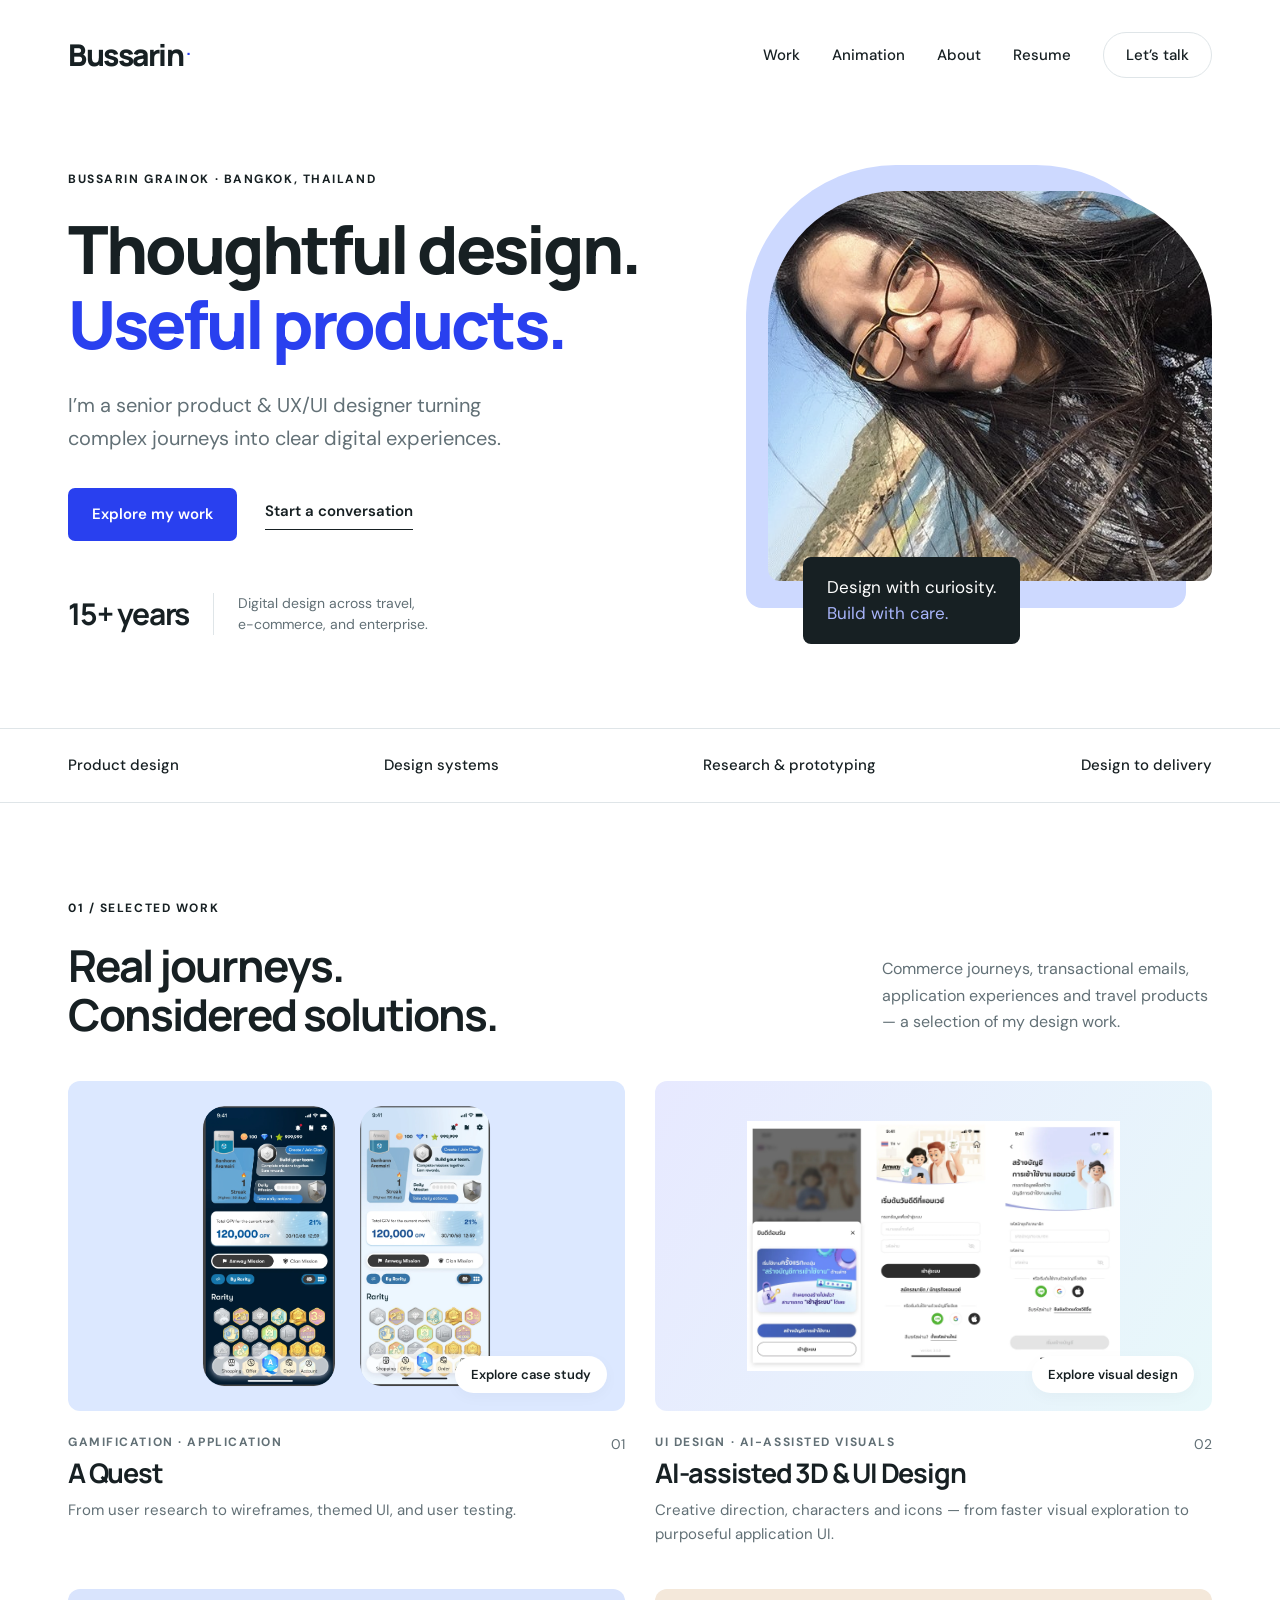
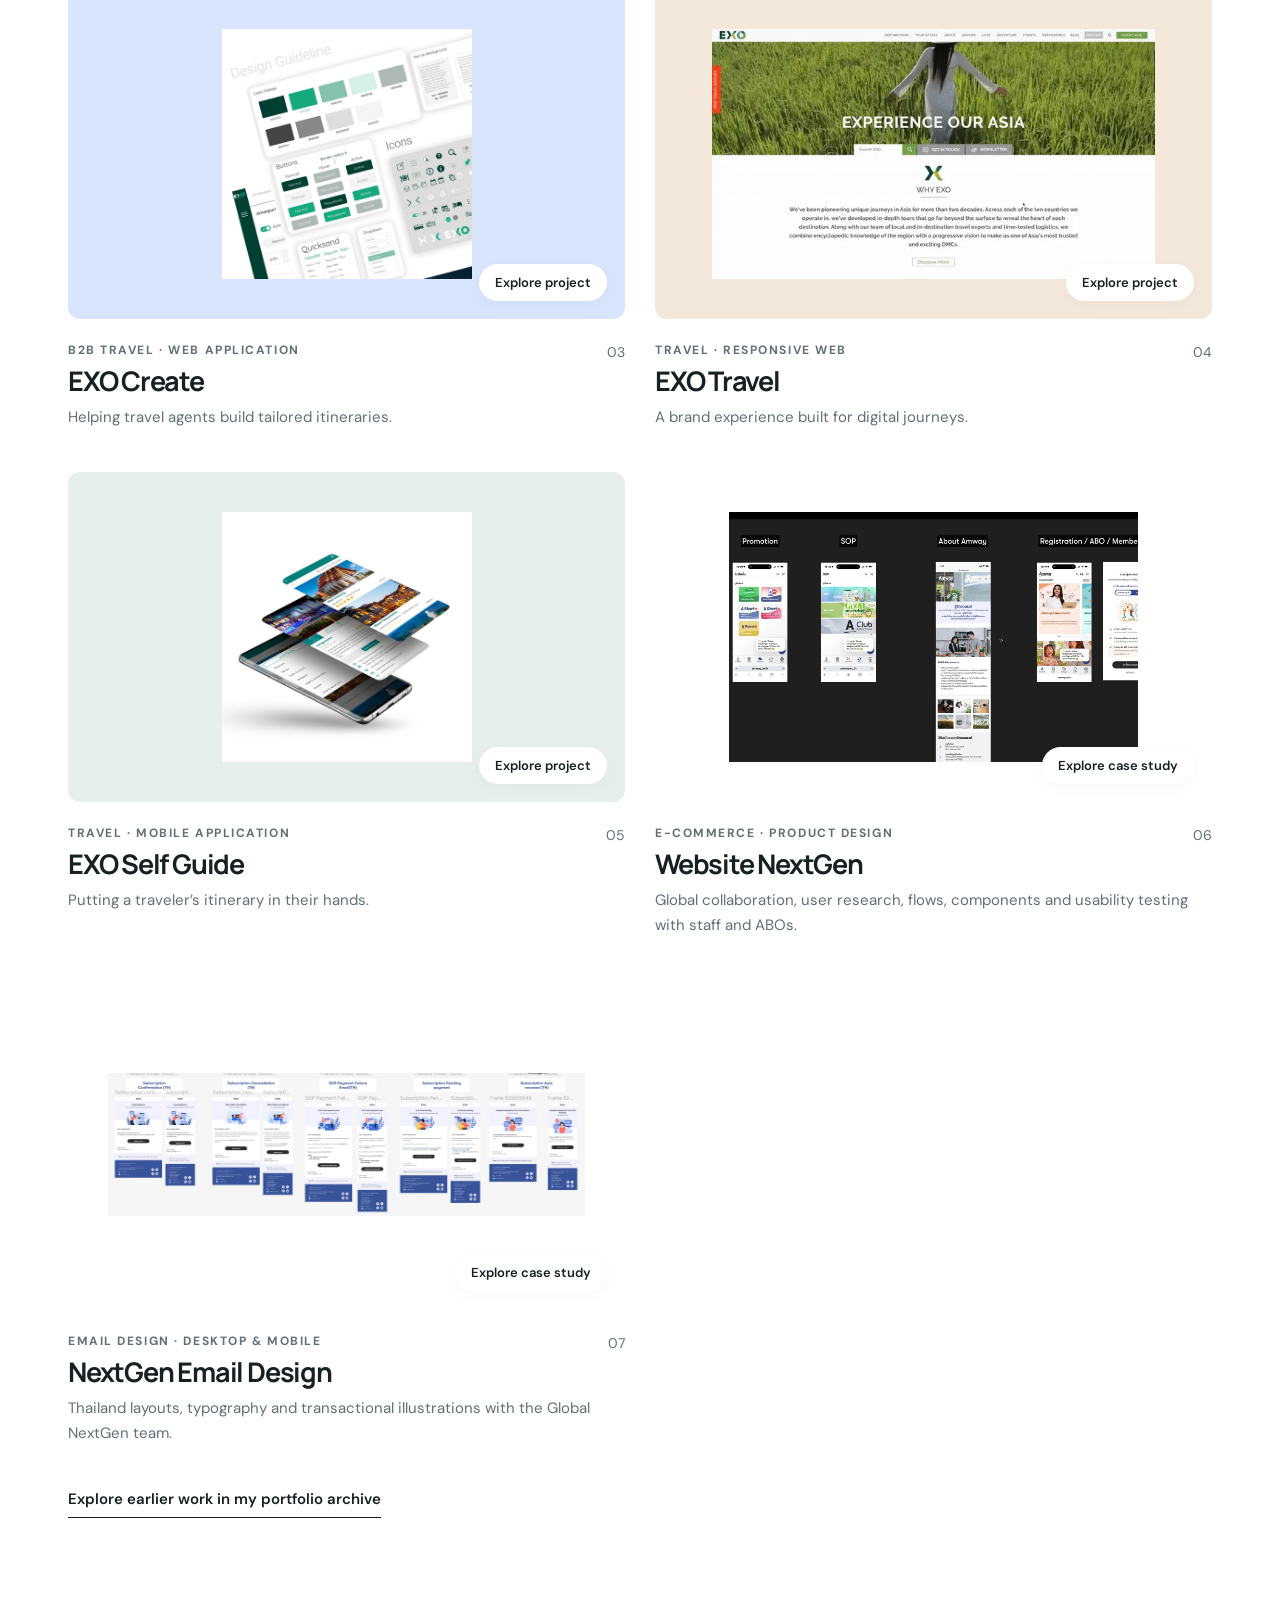
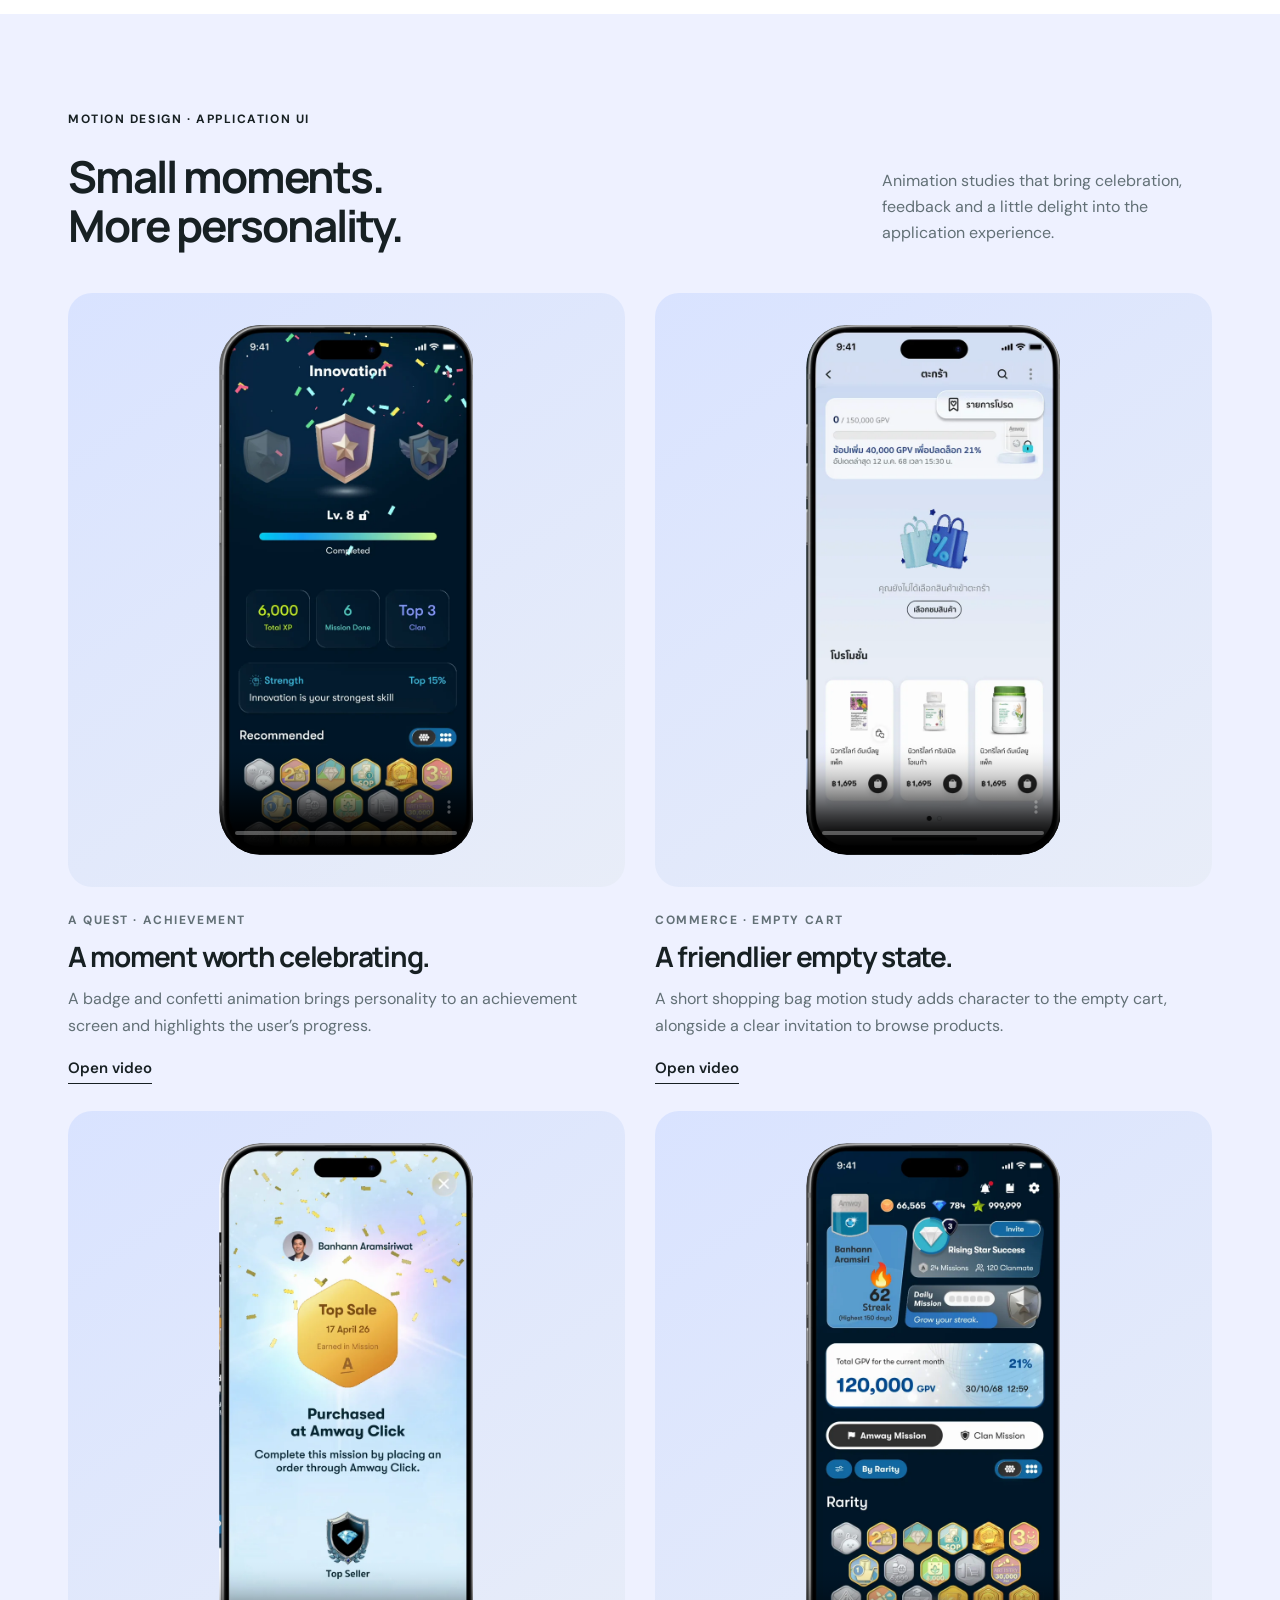
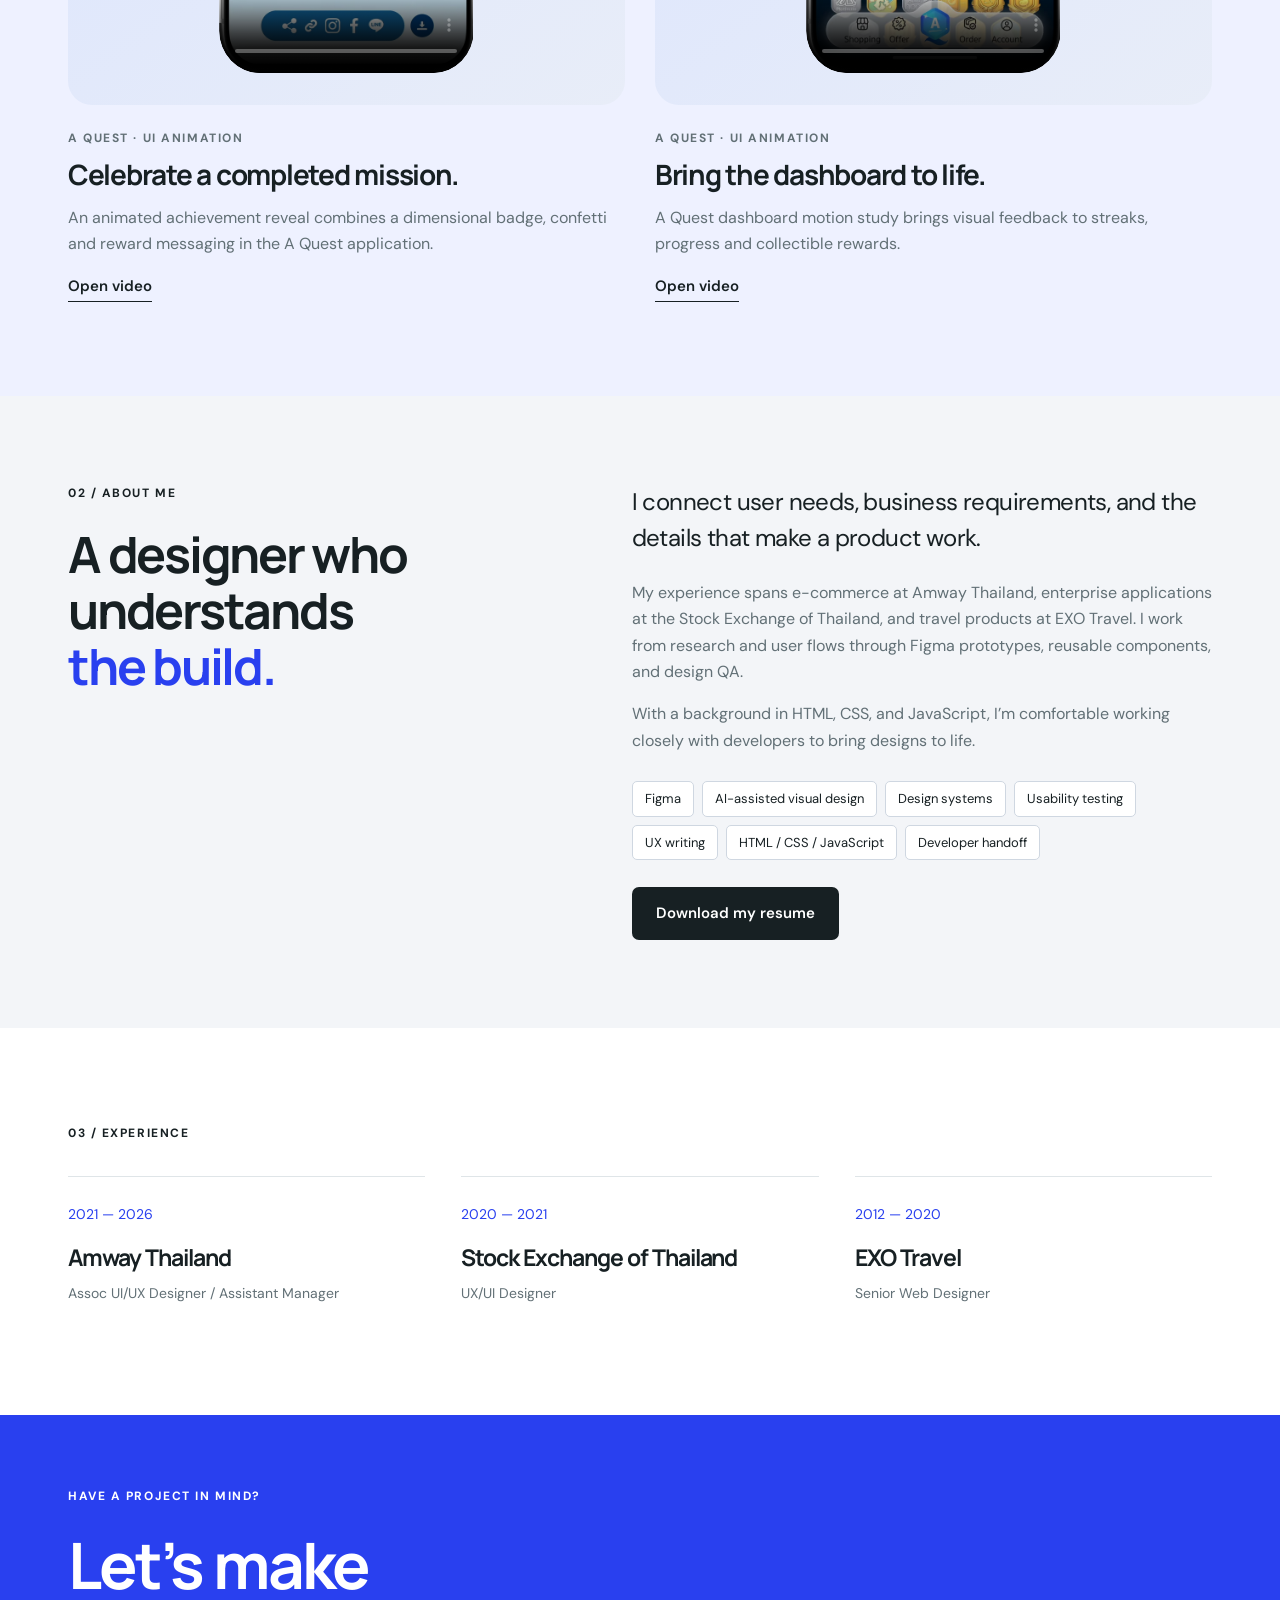
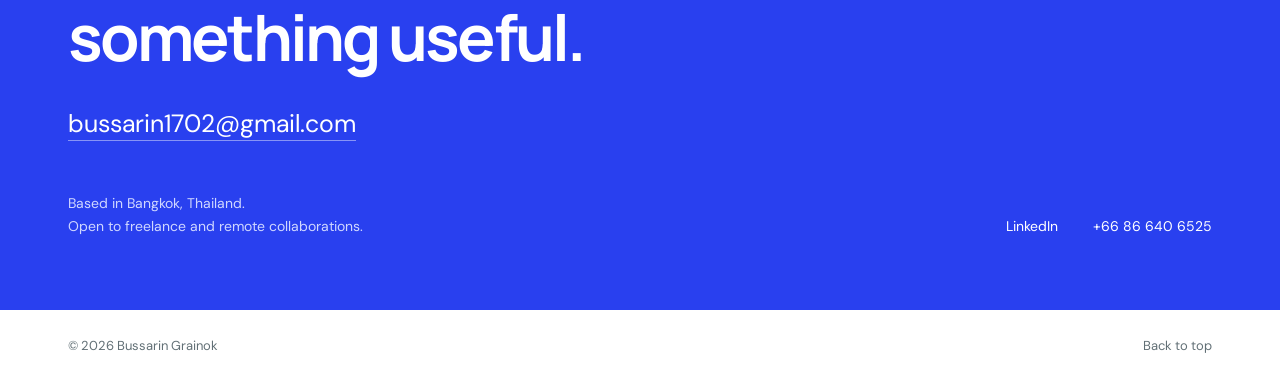
==== commit 9cfafe20: "Capitalize Bussarin brand name across all pages" ====
--- a/index.html
+++ b/index.html
@@ -1,6 +1,6 @@
 <!doctype html><html lang="en"><head><meta charset="utf-8"><meta name="viewport" content="width=device-width,initial-scale=1"><title>Bussarin Grainok — Product & UX/UI Designer</title><meta name="description" content="Bussarin Grainok, a Bangkok-based senior product and UX/UI designer. Selected work in travel, e-commerce, and enterprise applications."><link rel="icon" href="data:image/svg+xml,%3Csvg xmlns='http://www.w3.org/2000/svg' viewBox='0 0 40 40'%3E%3Crect width='40' height='40' rx='10' fill='%232940ef'/%3E%3Ctext x='8' y='29' font-family='Arial' font-size='27' font-weight='700' fill='white'%3EB%3C/text%3E%3C/svg%3E"><link rel="stylesheet" href="style.css"></head><body>
 <a class="skip" href="#work">Skip to work</a>
-<header class="wrap nav"><a class="brand" href="#top">bussarin<span>.</span></a><nav aria-label="Main navigation"><a href="#work">Work</a><a href="#animation">Animation</a><a href="#about">About</a><a href="https://bussarin-portfolio-h5umnmlcv-bussarin1702-8698.vercel.app/assets/Bussarin_Grainok_Resume_2026.pdf" target="_blank">Resume</a><a class="nav-contact" href="mailto:bussarin1702@gmail.com">Let’s talk</a></nav></header>
+<header class="wrap nav"><a class="brand" href="#top">Bussarin<span>.</span></a><nav aria-label="Main navigation"><a href="#work">Work</a><a href="#animation">Animation</a><a href="#about">About</a><a href="https://bussarin-portfolio-h5umnmlcv-bussarin1702-8698.vercel.app/assets/Bussarin_Grainok_Resume_2026.pdf" target="_blank">Resume</a><a class="nav-contact" href="mailto:bussarin1702@gmail.com">Let’s talk</a></nav></header>
 <main id="top"><section class="wrap hero"><div><p class="eyebrow">BUSSARIN GRAINOK · BANGKOK, THAILAND</p><h1>Thoughtful design.<br><span>Useful products.</span></h1><p class="intro">I’m a senior product & UX/UI designer turning complex journeys into clear digital experiences.</p><div class="actions"><a class="button" href="#work">Explore my work</a><a class="text-link" href="mailto:bussarin1702@gmail.com">Start a conversation</a></div><div class="hero-note"><strong>15+ years</strong><span>Digital design across travel,<br>e-commerce, and enterprise.</span></div></div><div class="portrait"><div class="portrait-backdrop"></div><img src="assets/portrait.jpg" alt="Bussarin Grainok" width="600" height="700"><div class="portrait-caption"><span>Design with curiosity.</span><span>Build with care.</span></div></div></section>
 <div class="expertise-strip"><div class="wrap"><span>Product design</span><span>Design systems</span><span>Research & prototyping</span><span>Design to delivery</span></div></div>
 <section id="work" class="wrap work section"><div class="section-heading"><div><p class="eyebrow">01 / SELECTED WORK</p><h2>Real journeys.<br>Considered solutions.</h2></div><p>Commerce journeys, transactional emails, application experiences and travel products — a selection of my design work.</p></div>
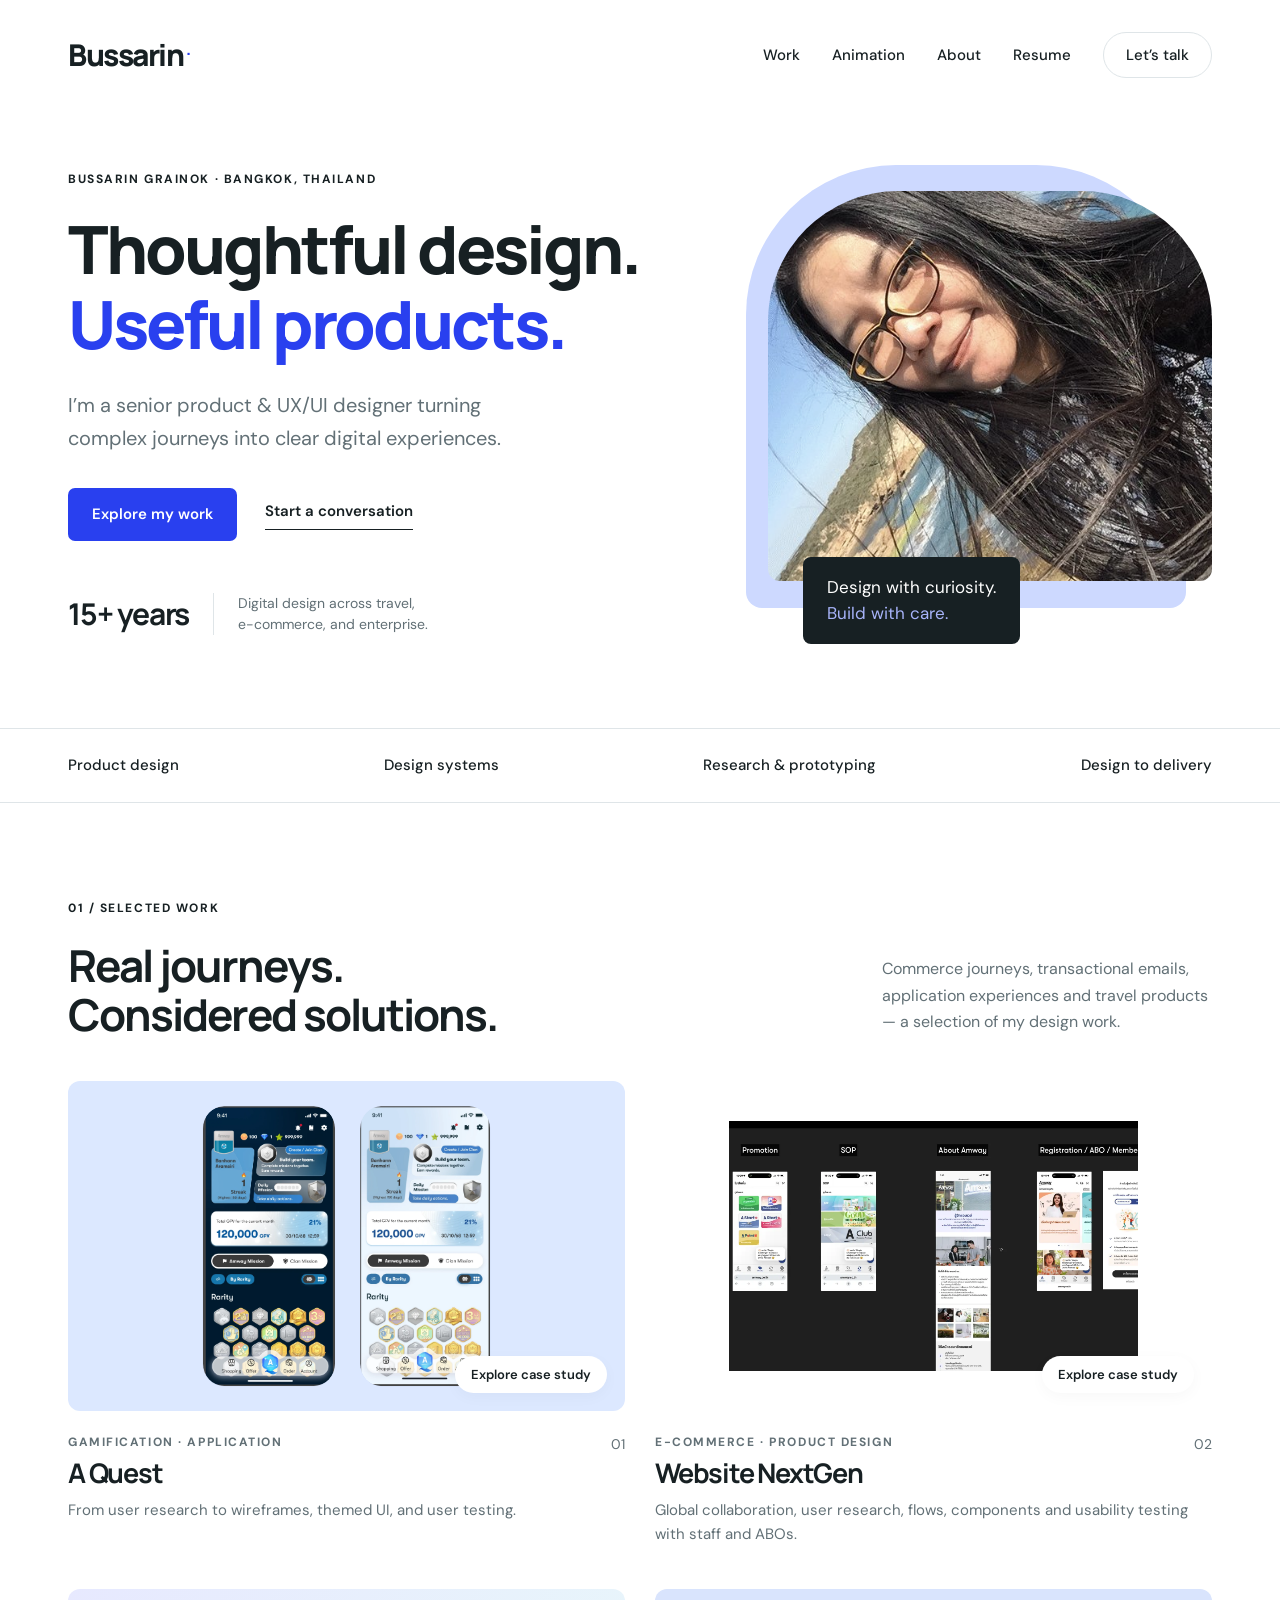
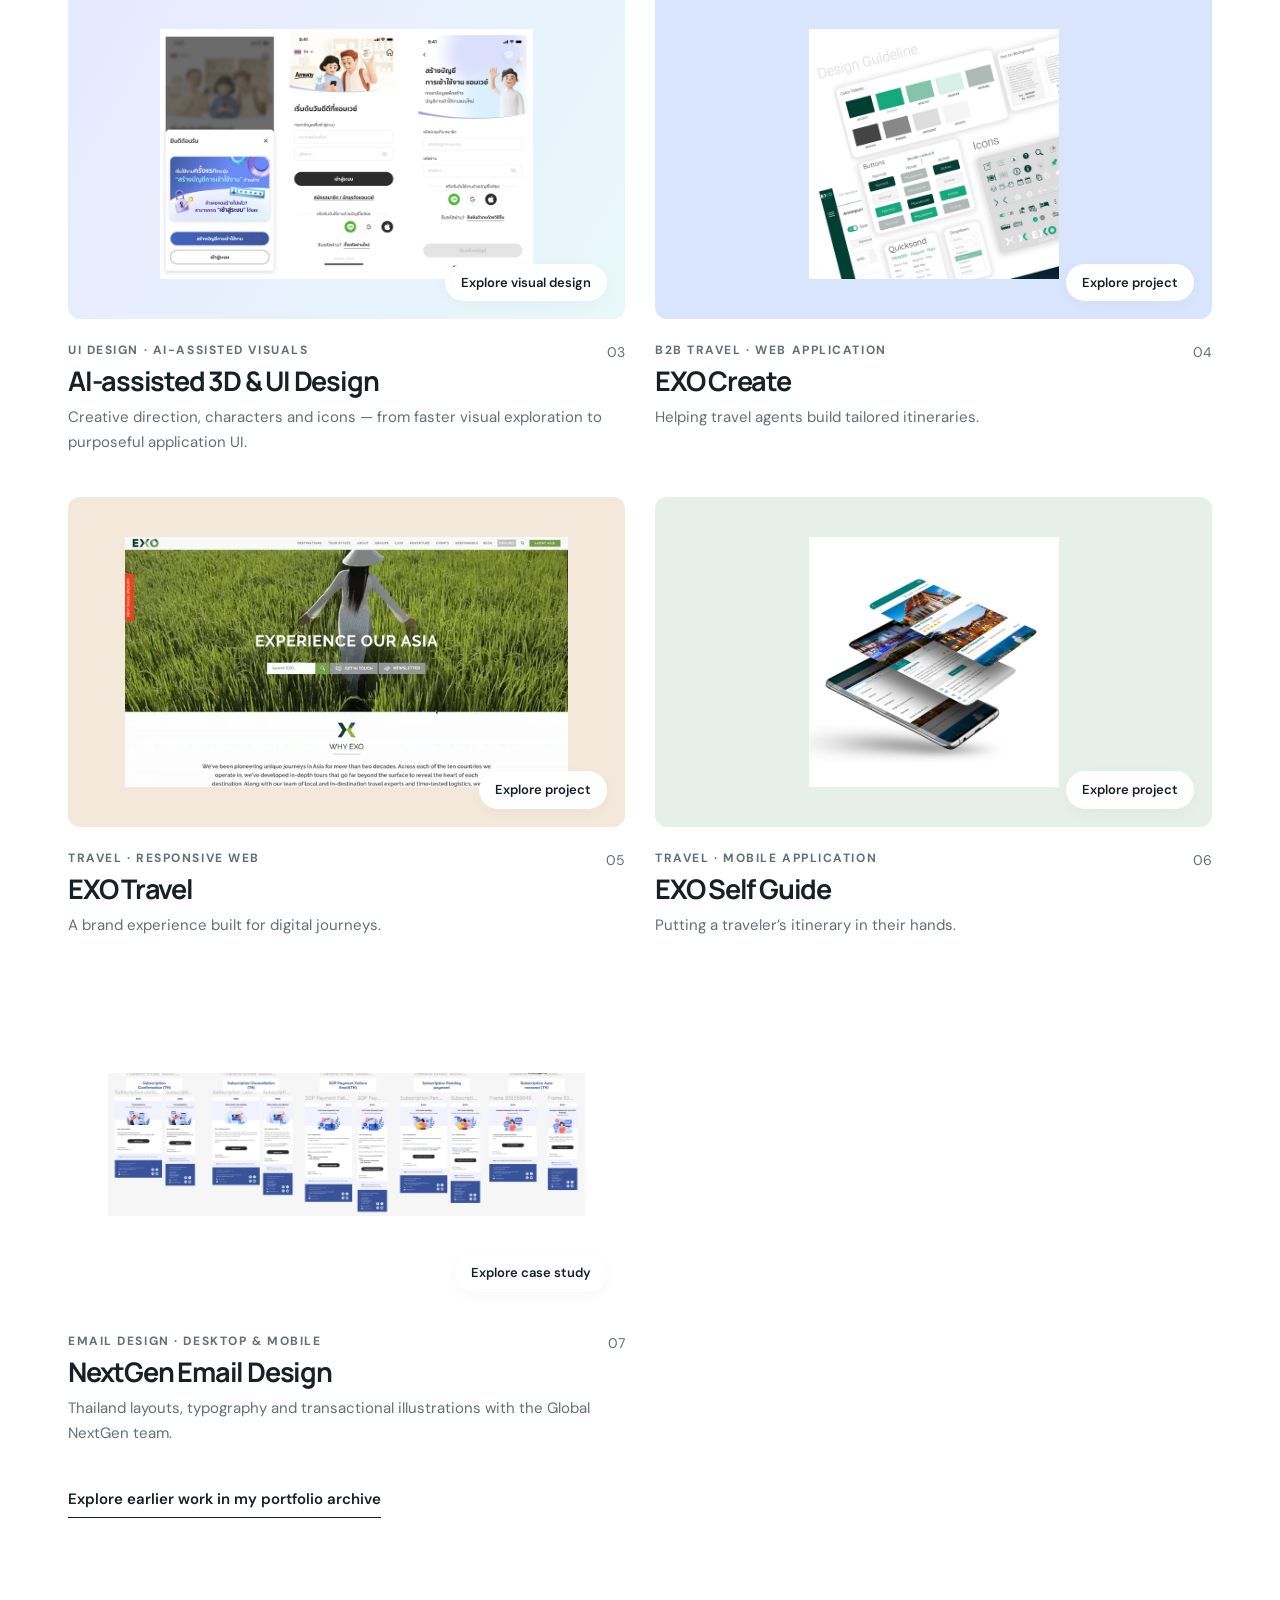
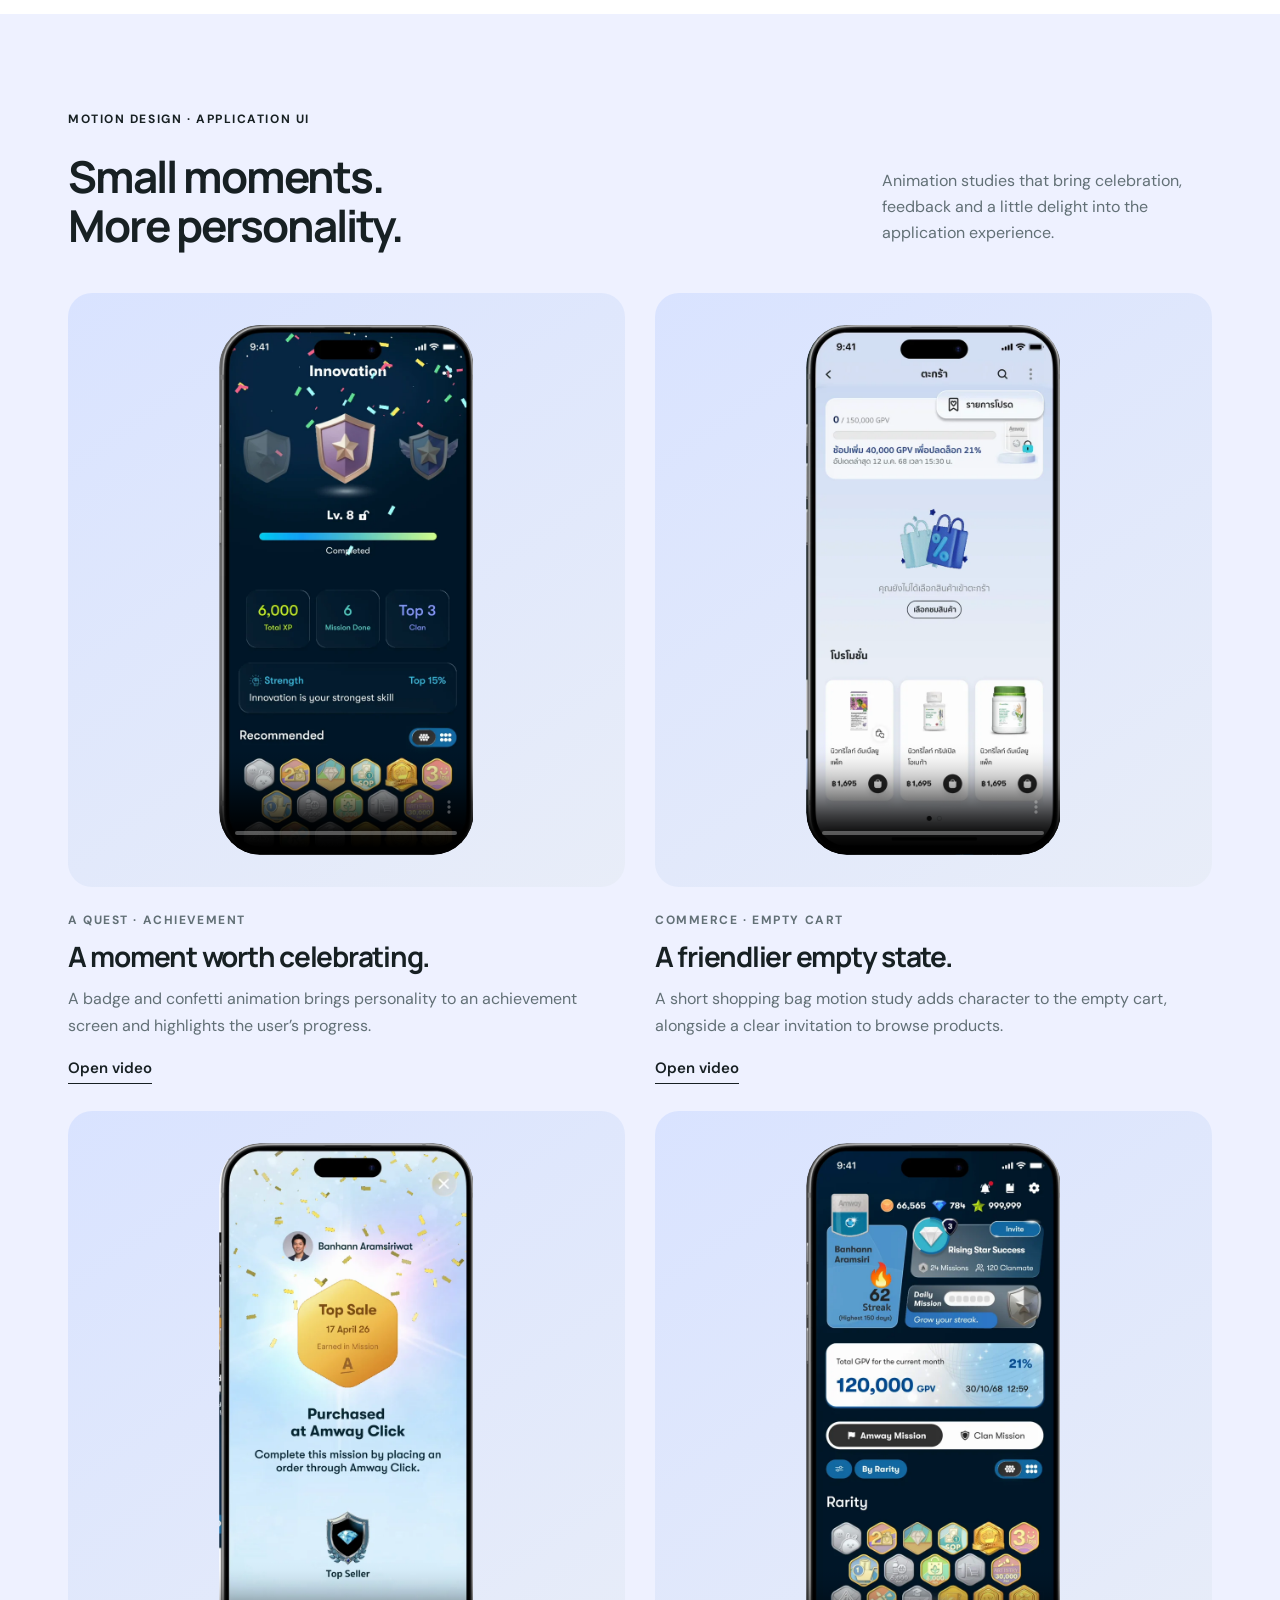
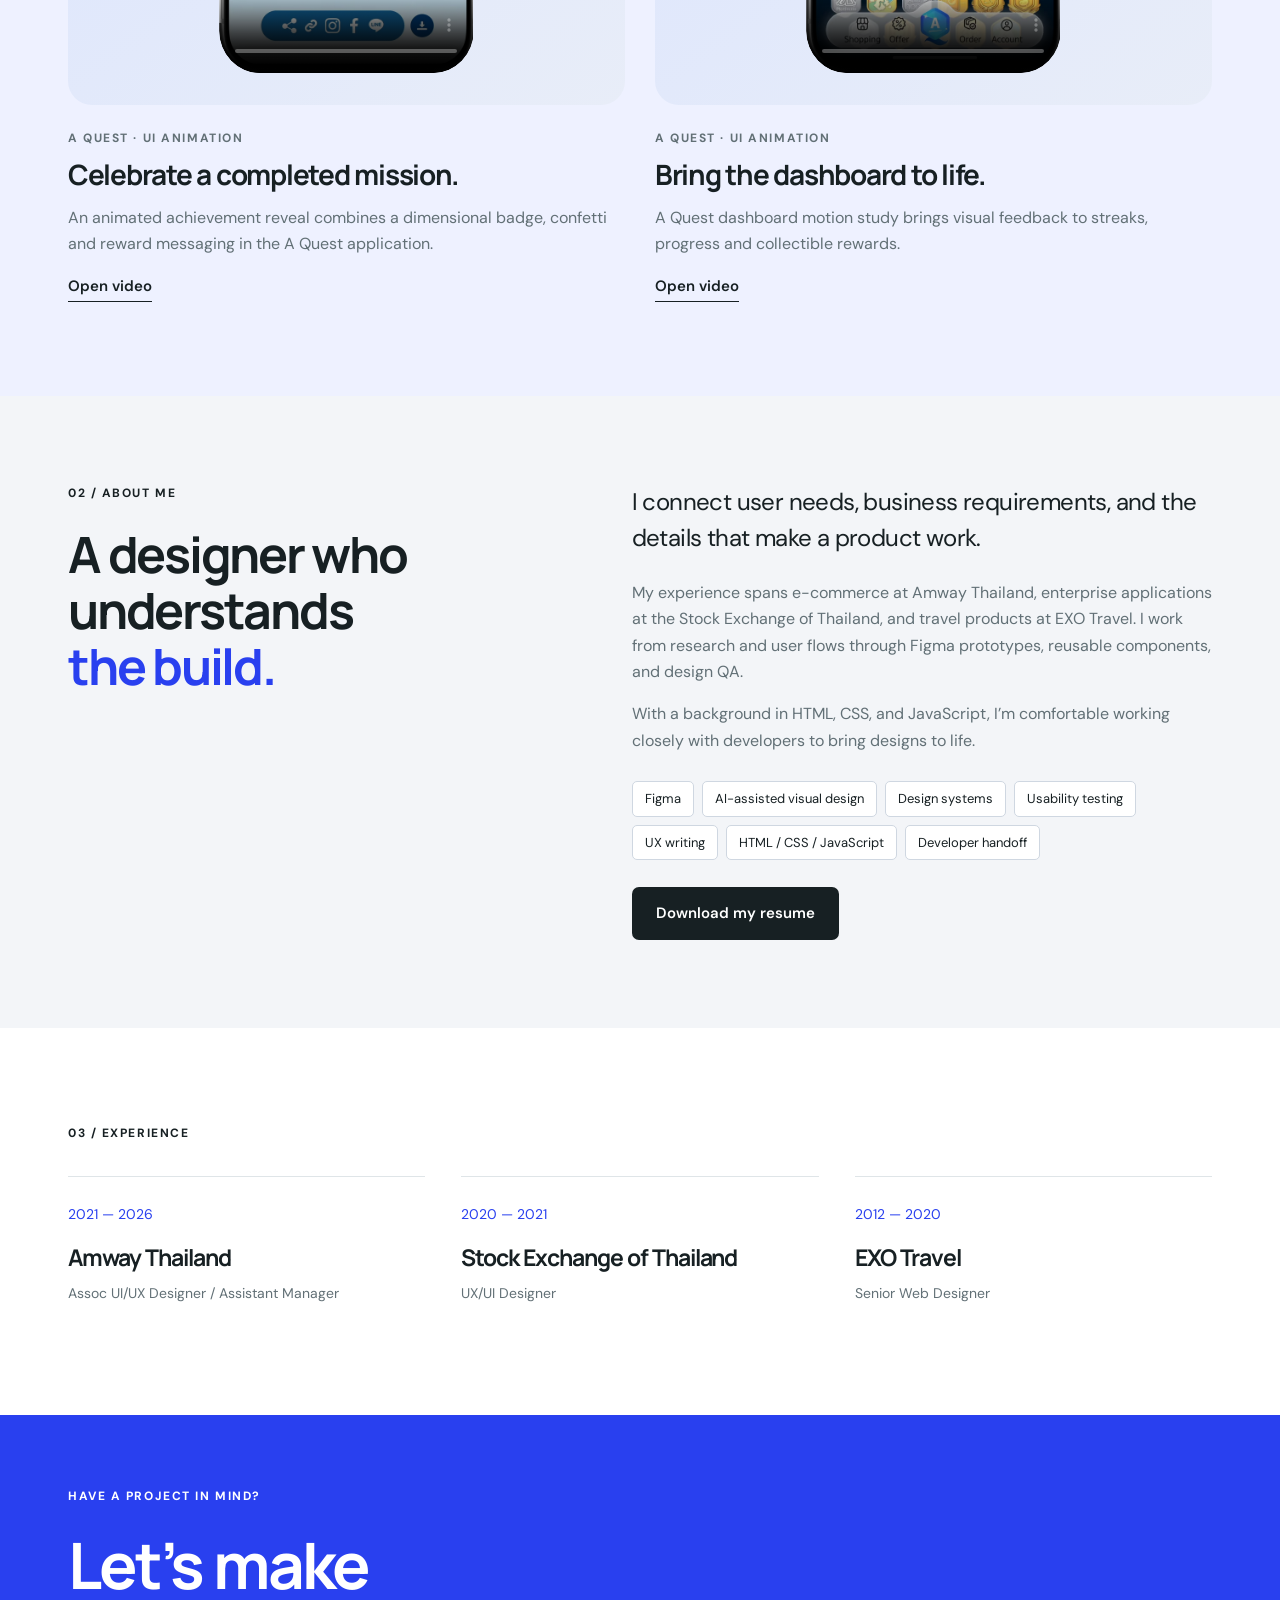
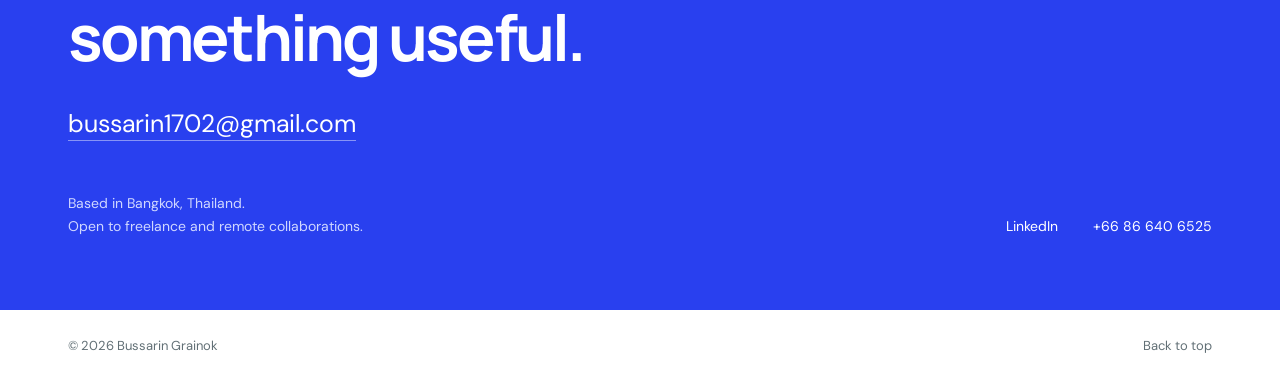
==== commit 44e57fe2: "Place Website NextGen immediately after A Quest in selected work" ====
--- a/index.html
+++ b/index.html
@@ -4,7 +4,7 @@
 <main id="top"><section class="wrap hero"><div><p class="eyebrow">BUSSARIN GRAINOK · BANGKOK, THAILAND</p><h1>Thoughtful design.<br><span>Useful products.</span></h1><p class="intro">I’m a senior product & UX/UI designer turning complex journeys into clear digital experiences.</p><div class="actions"><a class="button" href="#work">Explore my work</a><a class="text-link" href="mailto:bussarin1702@gmail.com">Start a conversation</a></div><div class="hero-note"><strong>15+ years</strong><span>Digital design across travel,<br>e-commerce, and enterprise.</span></div></div><div class="portrait"><div class="portrait-backdrop"></div><img src="assets/portrait.jpg" alt="Bussarin Grainok" width="600" height="700"><div class="portrait-caption"><span>Design with curiosity.</span><span>Build with care.</span></div></div></section>
 <div class="expertise-strip"><div class="wrap"><span>Product design</span><span>Design systems</span><span>Research & prototyping</span><span>Design to delivery</span></div></div>
 <section id="work" class="wrap work section"><div class="section-heading"><div><p class="eyebrow">01 / SELECTED WORK</p><h2>Real journeys.<br>Considered solutions.</h2></div><p>Commerce journeys, transactional emails, application experiences and travel products — a selection of my design work.</p></div>
-<div class="projects"><article class="project"><a class="project-image aquest" href="aquest.html" aria-label="Explore A Quest application case study"><div class="aquest-cover"><video src="assets/aquest-dark.mp4" poster="assets/aquest-dark.webp" autoplay muted loop playsinline preload="metadata" aria-label="A Quest application animation in dark theme"></video><video src="assets/aquest-light.mp4" poster="assets/aquest-light.webp" autoplay muted loop playsinline preload="metadata" aria-label="A Quest application animation in light theme"></video></div><span class="view-tag">Explore case study</span></a><div class="project-info"><div><p class="eyebrow">GAMIFICATION · APPLICATION</p><h3><a href="aquest.html">A Quest</a></h3><p>From user research to wireframes, themed UI, and user testing.</p></div><span class="project-number">01</span></div></article><article class="project"><a class="project-image ai-cover" href="ai-visual-design.html" aria-label="Explore AI-assisted UI and visual design"><img src="assets/ai-auth.webp" alt="Sign-in and sign-up interface designs with AI-assisted character illustrations" loading="lazy"><span class="view-tag">Explore visual design</span></a><div class="project-info"><div><p class="eyebrow">UI DESIGN · AI-ASSISTED VISUALS</p><h3><a href="ai-visual-design.html">AI-assisted 3D & UI Design</a></h3><p>Creative direction, characters and icons — from faster visual exploration to purposeful application UI.</p></div><span class="project-number">02</span></div></article><article class="project"><button class="project-image create" data-project="create" aria-label="View EXO Create project"><img src="assets/create.jpg" alt="EXO Create interface design guidelines" loading="lazy"><span class="view-tag">Explore project</span></button><div class="project-info"><div><p class="eyebrow">B2B TRAVEL · WEB APPLICATION</p><h3><button data-project="create">EXO Create</button></h3><p>Helping travel agents build tailored itineraries.</p></div><span class="project-number">03</span></div></article><article class="project"><button class="project-image exo" data-project="website" aria-label="View EXO Travel website project"><img src="assets/exo.webp" alt="EXO Travel website design shown across screens" loading="lazy"><span class="view-tag">Explore project</span></button><div class="project-info"><div><p class="eyebrow">TRAVEL · RESPONSIVE WEB</p><h3><button data-project="website">EXO Travel</button></h3><p>A brand experience built for digital journeys.</p></div><span class="project-number">04</span></div></article><article class="project"><button class="project-image selfguide" data-project="selfguide" aria-label="View EXO Self Guide mobile application project"><img src="assets/selfguide.jpg" alt="EXO Self Guide travel assistance app design" loading="lazy"><span class="view-tag">Explore project</span></button><div class="project-info"><div><p class="eyebrow">TRAVEL · MOBILE APPLICATION</p><h3><button data-project="selfguide">EXO Self Guide</button></h3><p>Putting a traveler’s itinerary in their hands.</p></div><span class="project-number">05</span></div></article><article class="project"><a class="project-image" href="website-nextgen.html" aria-label="Explore Website NextGen"><img src="assets/nextgen-website.webp" alt="Website NextGen overview" loading="lazy"><span class="view-tag">Explore case study</span></a><div class="project-info"><div><p class="eyebrow">E-COMMERCE · PRODUCT DESIGN</p><h3><a href="website-nextgen.html">Website NextGen</a></h3><p>Global collaboration, user research, flows, components and usability testing with staff and ABOs.</p></div><span class="project-number">06</span></div></article><article class="project"><a class="project-image" href="nextgen-email-design.html" aria-label="Explore NextGen Email Design"><img src="assets/nextgen-email-overview.webp" alt="NextGen Email Design overview" loading="lazy"><span class="view-tag">Explore case study</span></a><div class="project-info"><div><p class="eyebrow">EMAIL DESIGN · DESKTOP & MOBILE</p><h3><a href="nextgen-email-design.html">NextGen Email Design</a></h3><p>Thailand layouts, typography and transactional illustrations with the Global NextGen team.</p></div><span class="project-number">07</span></div></article></div>
+<div class="projects"><article class="project"><a class="project-image aquest" href="aquest.html" aria-label="Explore A Quest application case study"><div class="aquest-cover"><video src="assets/aquest-dark.mp4" poster="assets/aquest-dark.webp" autoplay muted loop playsinline preload="metadata" aria-label="A Quest application animation in dark theme"></video><video src="assets/aquest-light.mp4" poster="assets/aquest-light.webp" autoplay muted loop playsinline preload="metadata" aria-label="A Quest application animation in light theme"></video></div><span class="view-tag">Explore case study</span></a><div class="project-info"><div><p class="eyebrow">GAMIFICATION · APPLICATION</p><h3><a href="aquest.html">A Quest</a></h3><p>From user research to wireframes, themed UI, and user testing.</p></div><span class="project-number">01</span></div></article><article class="project"><a class="project-image" href="website-nextgen.html" aria-label="Explore Website NextGen"><img src="assets/nextgen-website.webp" alt="Website NextGen overview" loading="lazy"><span class="view-tag">Explore case study</span></a><div class="project-info"><div><p class="eyebrow">E-COMMERCE · PRODUCT DESIGN</p><h3><a href="website-nextgen.html">Website NextGen</a></h3><p>Global collaboration, user research, flows, components and usability testing with staff and ABOs.</p></div><span class="project-number">02</span></div></article><article class="project"><a class="project-image ai-cover" href="ai-visual-design.html" aria-label="Explore AI-assisted UI and visual design"><img src="assets/ai-auth.webp" alt="Sign-in and sign-up interface designs with AI-assisted character illustrations" loading="lazy"><span class="view-tag">Explore visual design</span></a><div class="project-info"><div><p class="eyebrow">UI DESIGN · AI-ASSISTED VISUALS</p><h3><a href="ai-visual-design.html">AI-assisted 3D & UI Design</a></h3><p>Creative direction, characters and icons — from faster visual exploration to purposeful application UI.</p></div><span class="project-number">03</span></div></article><article class="project"><button class="project-image create" data-project="create" aria-label="View EXO Create project"><img src="assets/create.jpg" alt="EXO Create interface design guidelines" loading="lazy"><span class="view-tag">Explore project</span></button><div class="project-info"><div><p class="eyebrow">B2B TRAVEL · WEB APPLICATION</p><h3><button data-project="create">EXO Create</button></h3><p>Helping travel agents build tailored itineraries.</p></div><span class="project-number">04</span></div></article><article class="project"><button class="project-image exo" data-project="website" aria-label="View EXO Travel website project"><img src="assets/exo.webp" alt="EXO Travel website design shown across screens" loading="lazy"><span class="view-tag">Explore project</span></button><div class="project-info"><div><p class="eyebrow">TRAVEL · RESPONSIVE WEB</p><h3><button data-project="website">EXO Travel</button></h3><p>A brand experience built for digital journeys.</p></div><span class="project-number">05</span></div></article><article class="project"><button class="project-image selfguide" data-project="selfguide" aria-label="View EXO Self Guide mobile application project"><img src="assets/selfguide.jpg" alt="EXO Self Guide travel assistance app design" loading="lazy"><span class="view-tag">Explore project</span></button><div class="project-info"><div><p class="eyebrow">TRAVEL · MOBILE APPLICATION</p><h3><button data-project="selfguide">EXO Self Guide</button></h3><p>Putting a traveler’s itinerary in their hands.</p></div><span class="project-number">06</span></div></article><article class="project"><a class="project-image" href="nextgen-email-design.html" aria-label="Explore NextGen Email Design"><img src="assets/nextgen-email-overview.webp" alt="NextGen Email Design overview" loading="lazy"><span class="view-tag">Explore case study</span></a><div class="project-info"><div><p class="eyebrow">EMAIL DESIGN · DESKTOP & MOBILE</p><h3><a href="nextgen-email-design.html">NextGen Email Design</a></h3><p>Thailand layouts, typography and transactional illustrations with the Global NextGen team.</p></div><span class="project-number">07</span></div></article></div>
 <a class="text-link archive" href="https://bussarin-portfolio.web.app/#portfolio" target="_blank" rel="noopener">Explore earlier work in my portfolio archive</a></section>
 <section id="animation" class="animation-section"><div class="wrap section"><div class="section-heading"><div><p class="eyebrow">MOTION DESIGN · APPLICATION UI</p><h2>Small moments.<br>More personality.</h2></div><p>Animation studies that bring celebration, feedback and a little delight into the application experience.</p></div><div class="motion-grid"><article><div class="motion-player"><video src="assets/animation-1.mp4" poster="assets/animation-1.webp" controls muted loop playsinline preload="metadata" aria-label="A Quest achievement celebration animation"></video></div><div class="motion-copy"><p class="eyebrow">A QUEST · ACHIEVEMENT</p><h3>A moment worth celebrating.</h3><p>A badge and confetti animation brings personality to an achievement screen and highlights the user’s progress.</p><a class="text-link" href="assets/animation-1.mp4" target="_blank" rel="noopener">Open video</a></div></article><article><div class="motion-player"><video src="assets/animation-cart-v2.mp4" poster="assets/animation-cart-v2.webp" controls muted loop playsinline preload="metadata" aria-label="Shopping cart empty state animation"></video></div><div class="motion-copy"><p class="eyebrow">COMMERCE · EMPTY CART</p><h3>A friendlier empty state.</h3><p>A short shopping bag motion study adds character to the empty cart, alongside a clear invitation to browse products.</p><a class="text-link" href="assets/animation-cart-v2.mp4" target="_blank" rel="noopener">Open video</a></div></article><article><div class="motion-player"><video src="assets/quest-motion-1.mp4" poster="assets/quest-motion-1.webp" controls muted loop playsinline preload="metadata" aria-label="Celebrate a completed mission."></video></div><div class="motion-copy"><p class="eyebrow">A QUEST · UI ANIMATION</p><h3>Celebrate a completed mission.</h3><p>An animated achievement reveal combines a dimensional badge, confetti and reward messaging in the A Quest application.</p><a class="text-link" href="assets/quest-motion-1.mp4" target="_blank" rel="noopener">Open video</a></div></article><article><div class="motion-player"><video src="assets/quest-motion-2.mp4" poster="assets/quest-motion-2.webp" controls muted loop playsinline preload="metadata" aria-label="Bring the dashboard to life."></video></div><div class="motion-copy"><p class="eyebrow">A QUEST · UI ANIMATION</p><h3>Bring the dashboard to life.</h3><p>A Quest dashboard motion study brings visual feedback to streaks, progress and collectible rewards.</p><a class="text-link" href="assets/quest-motion-2.mp4" target="_blank" rel="noopener">Open video</a></div></article></div></div></section>
 <section id="about" class="about"><div class="wrap about-grid"><div><p class="eyebrow">02 / ABOUT ME</p><h2>A designer who<br>understands<br><span>the build.</span></h2></div><div><p class="about-lead">I connect user needs, business requirements, and the details that make a product work.</p><p>My experience spans e-commerce at Amway Thailand, enterprise applications at the Stock Exchange of Thailand, and travel products at EXO Travel. I work from research and user flows through Figma prototypes, reusable components, and design QA.</p><p>With a background in HTML, CSS, and JavaScript, I’m comfortable working closely with developers to bring designs to life.</p><div class="skills"><span>Figma</span><span>AI-assisted visual design</span><span>Design systems</span><span>Usability testing</span><span>UX writing</span><span>HTML / CSS / JavaScript</span><span>Developer handoff</span></div><a class="button secondary" href="https://bussarin-portfolio-h5umnmlcv-bussarin1702-8698.vercel.app/assets/Bussarin_Grainok_Resume_2026.pdf" download>Download my resume</a></div></div></section>
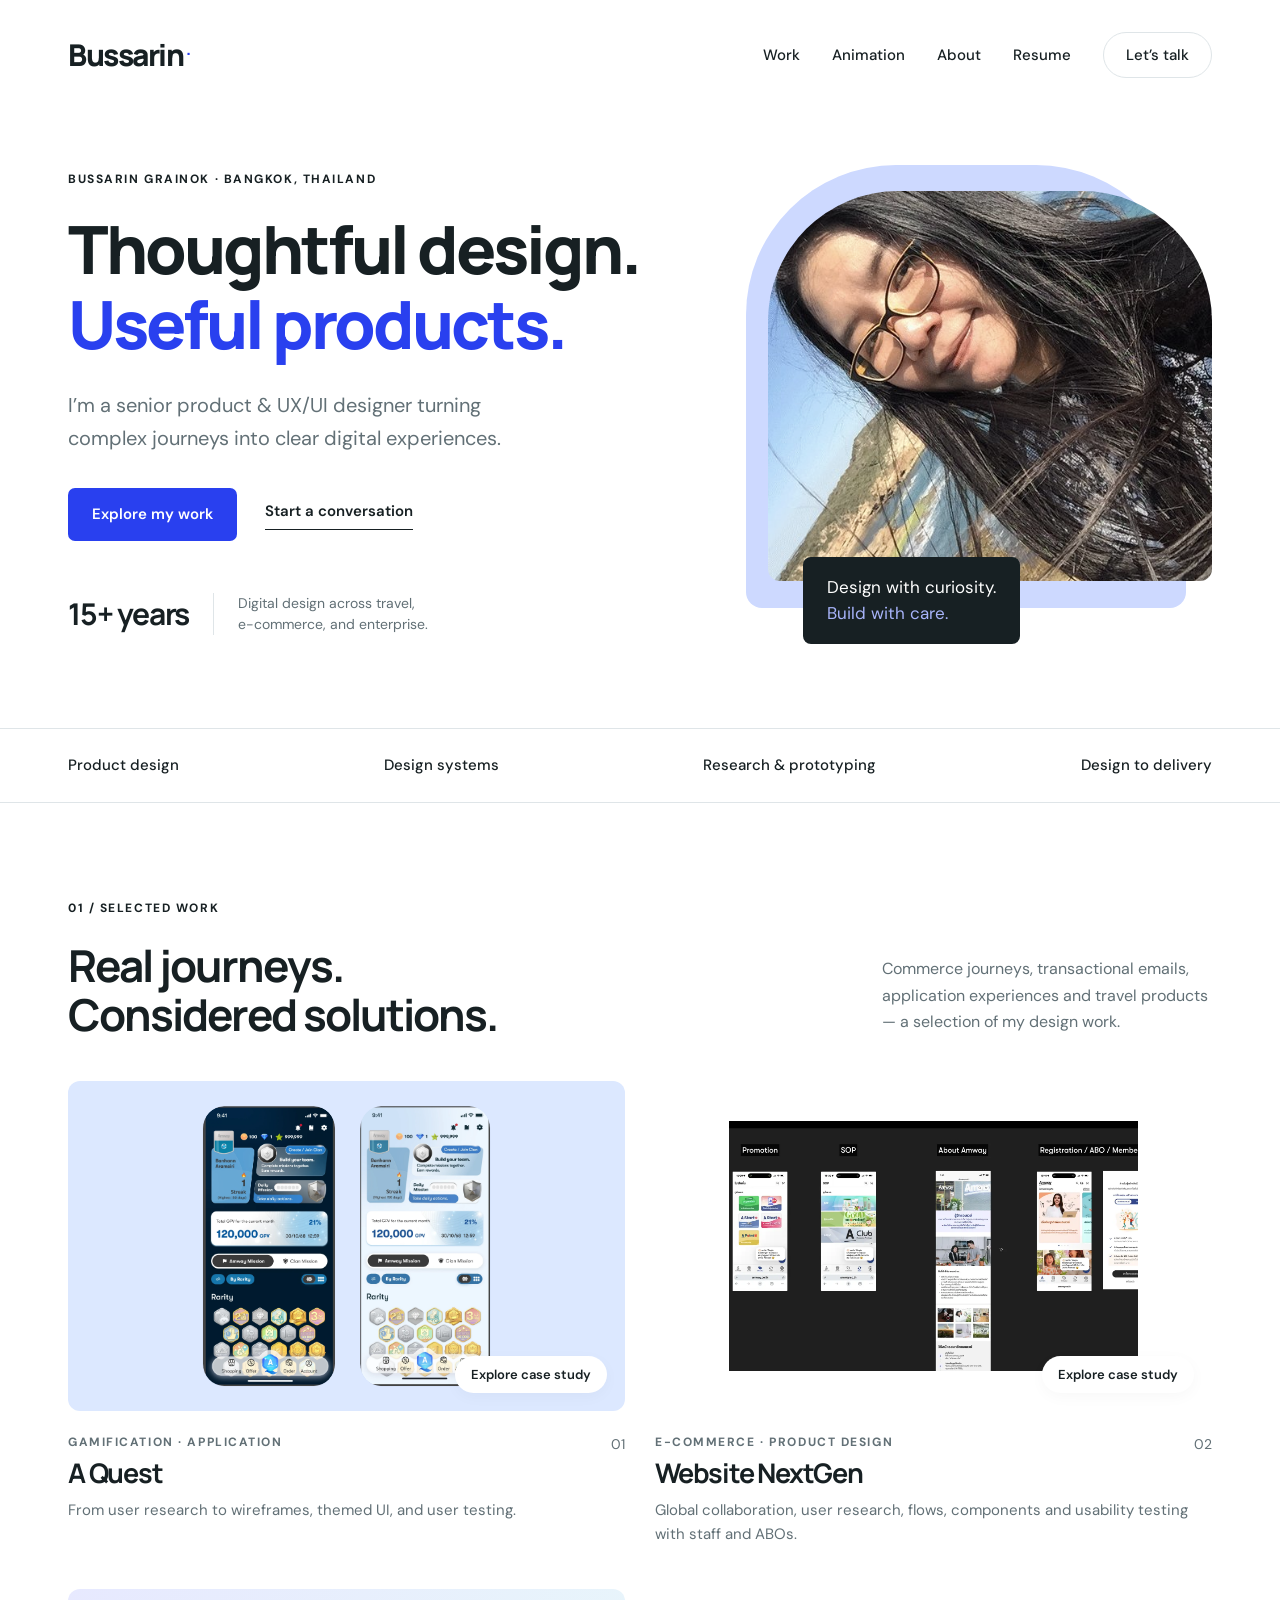
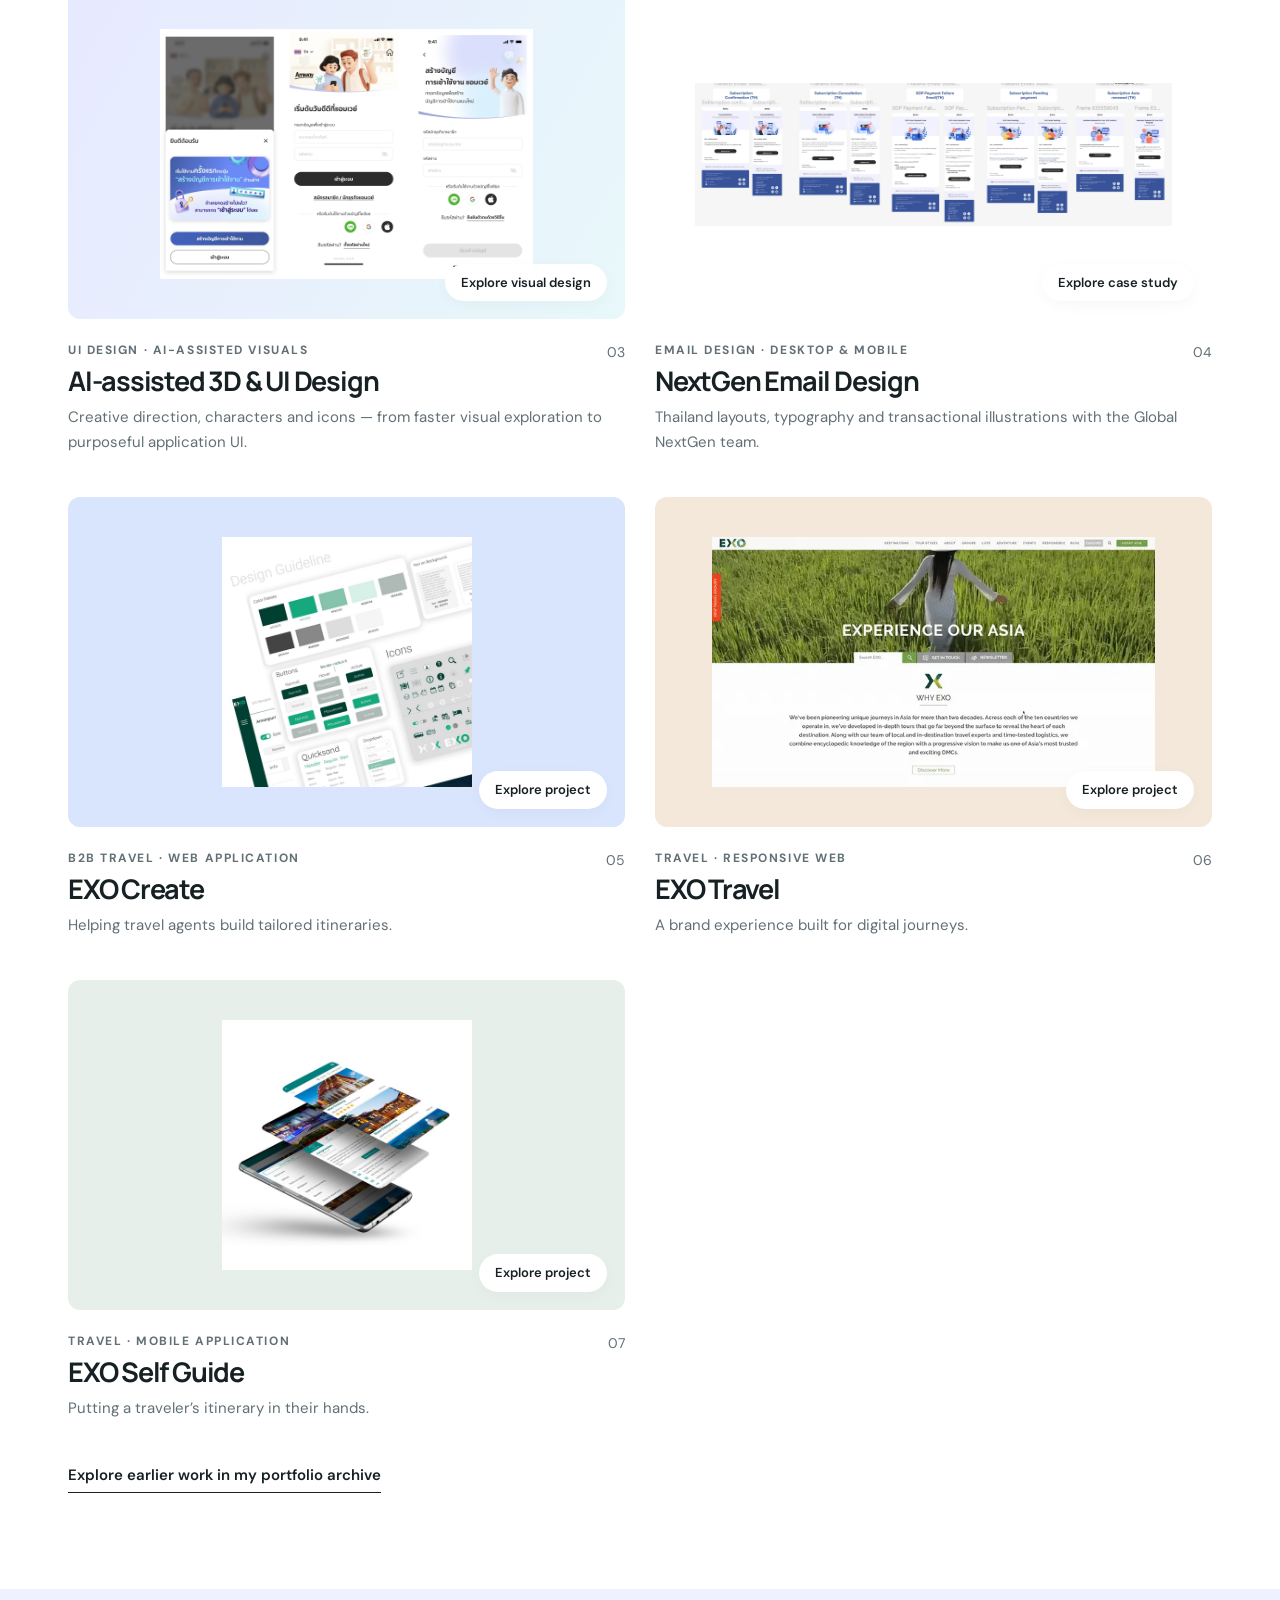
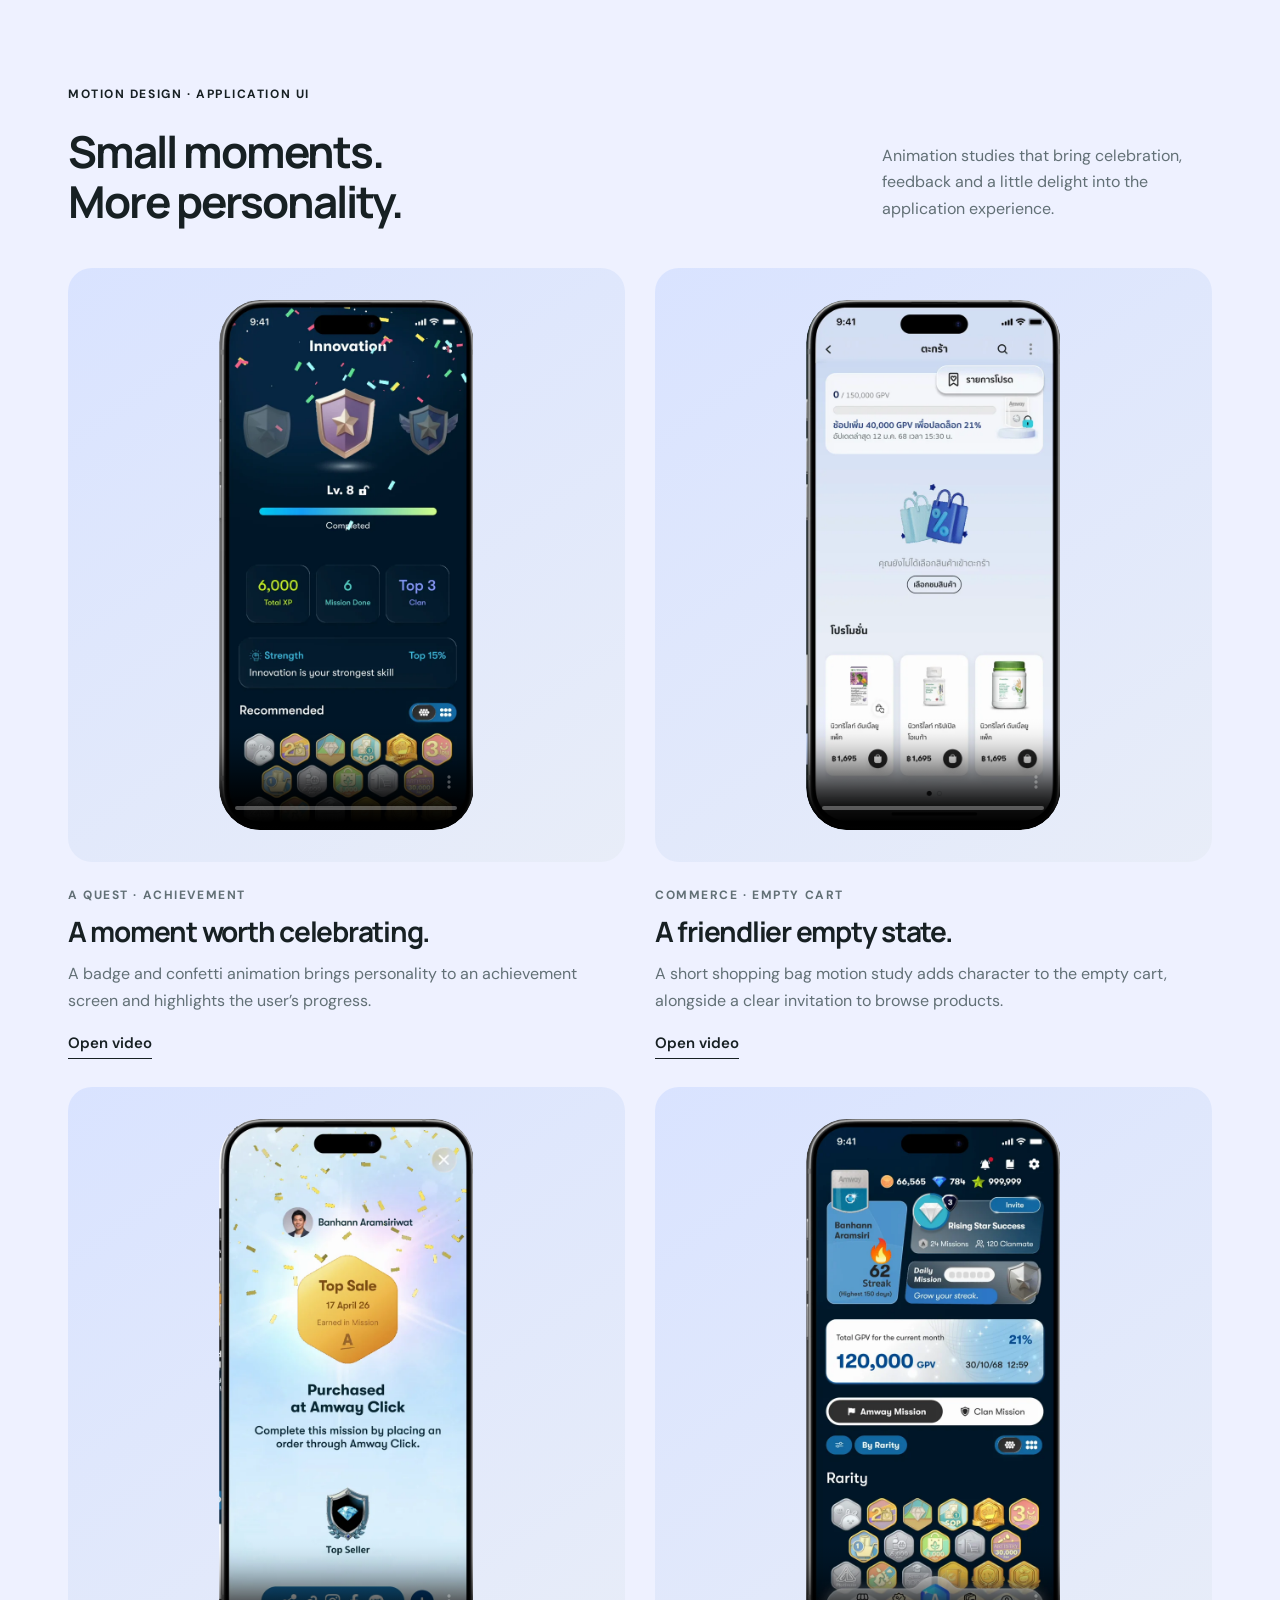
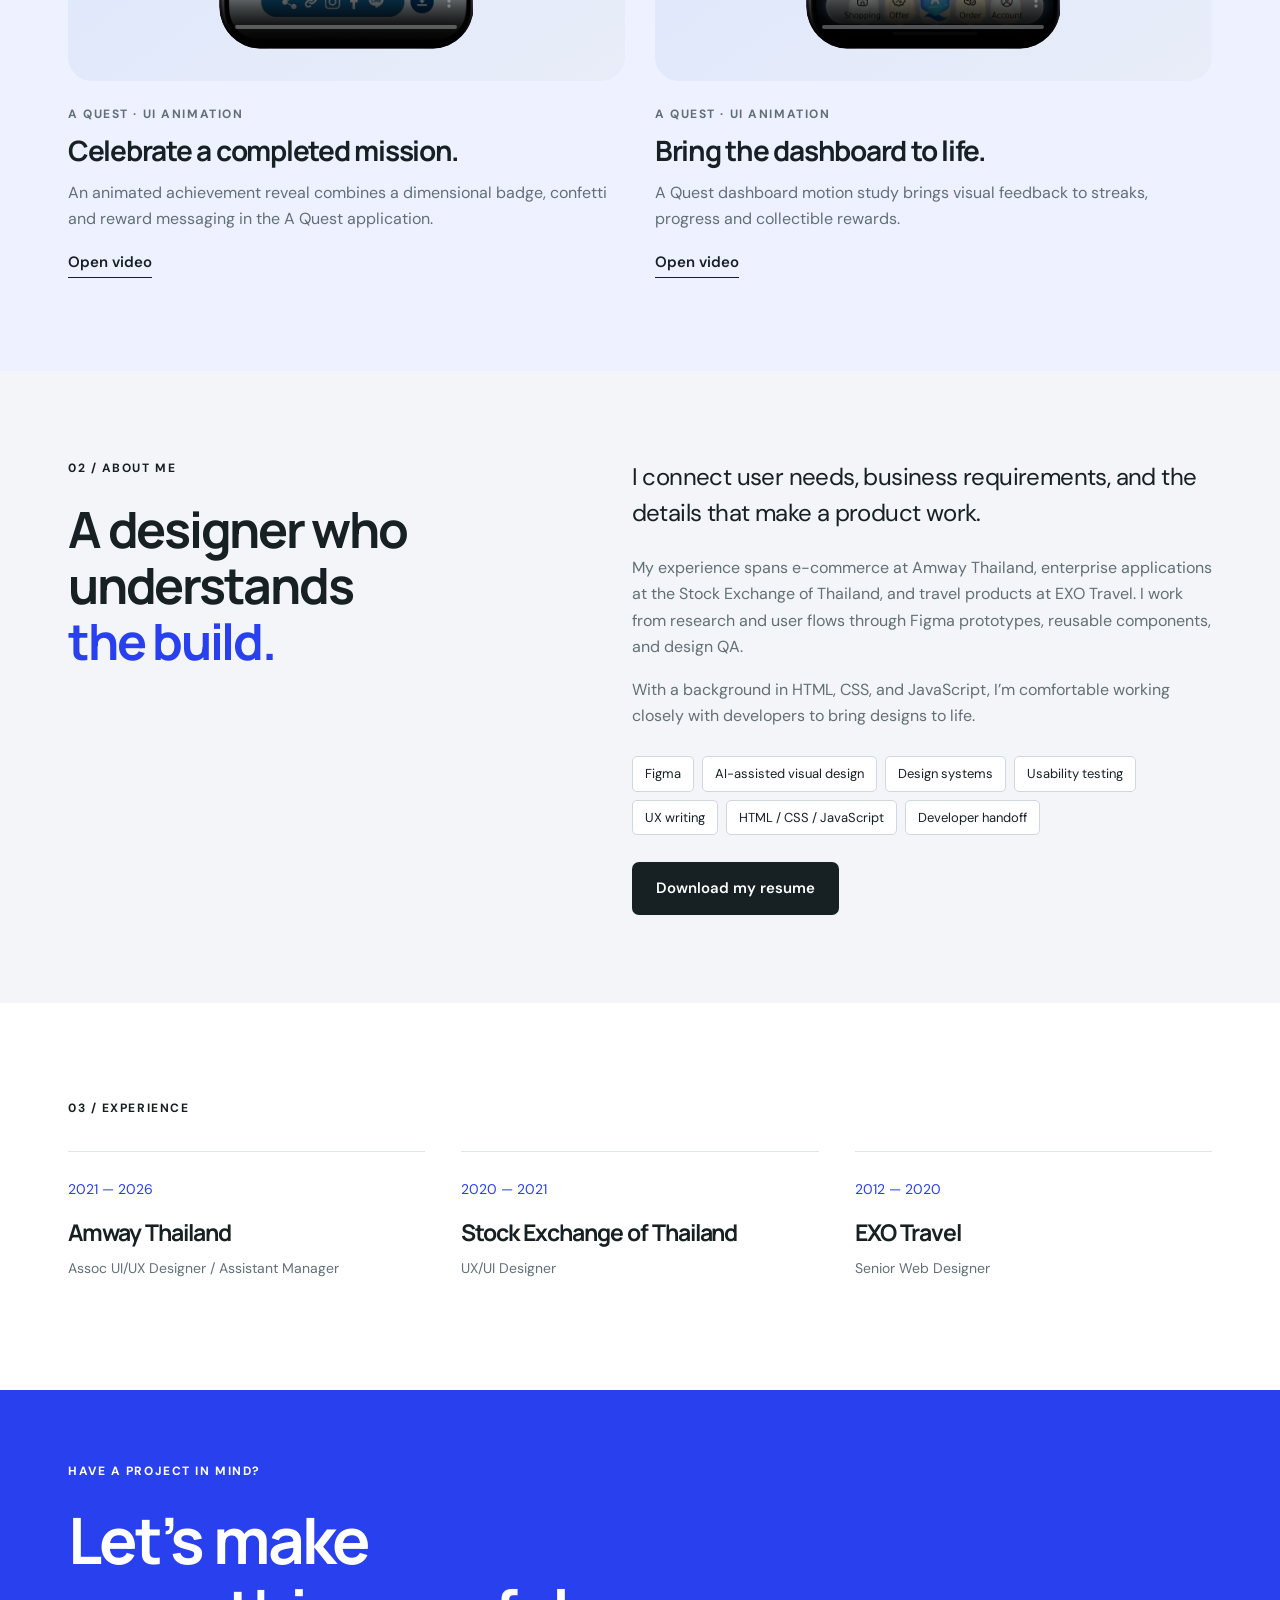
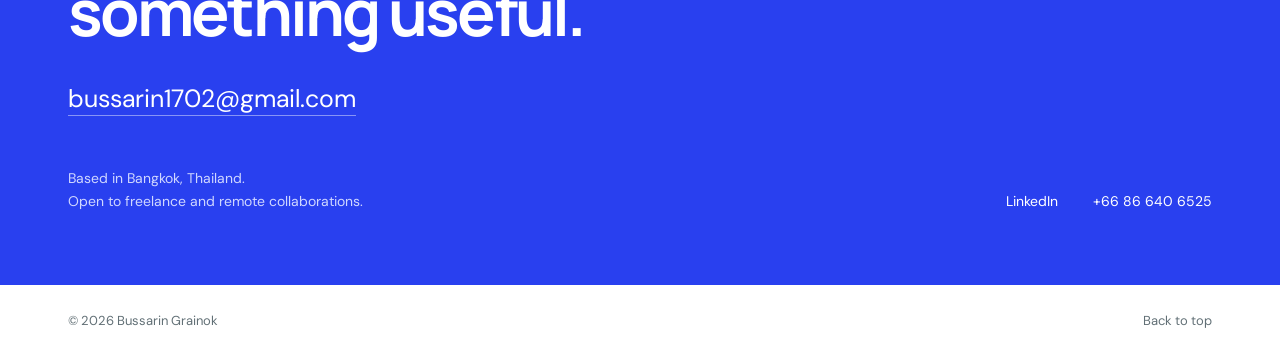
==== commit abd5f6ba: "Group older EXO projects at the end of selected work" ====
--- a/index.html
+++ b/index.html
@@ -4,7 +4,7 @@
 <main id="top"><section class="wrap hero"><div><p class="eyebrow">BUSSARIN GRAINOK · BANGKOK, THAILAND</p><h1>Thoughtful design.<br><span>Useful products.</span></h1><p class="intro">I’m a senior product & UX/UI designer turning complex journeys into clear digital experiences.</p><div class="actions"><a class="button" href="#work">Explore my work</a><a class="text-link" href="mailto:bussarin1702@gmail.com">Start a conversation</a></div><div class="hero-note"><strong>15+ years</strong><span>Digital design across travel,<br>e-commerce, and enterprise.</span></div></div><div class="portrait"><div class="portrait-backdrop"></div><img src="assets/portrait.jpg" alt="Bussarin Grainok" width="600" height="700"><div class="portrait-caption"><span>Design with curiosity.</span><span>Build with care.</span></div></div></section>
 <div class="expertise-strip"><div class="wrap"><span>Product design</span><span>Design systems</span><span>Research & prototyping</span><span>Design to delivery</span></div></div>
 <section id="work" class="wrap work section"><div class="section-heading"><div><p class="eyebrow">01 / SELECTED WORK</p><h2>Real journeys.<br>Considered solutions.</h2></div><p>Commerce journeys, transactional emails, application experiences and travel products — a selection of my design work.</p></div>
-<div class="projects"><article class="project"><a class="project-image aquest" href="aquest.html" aria-label="Explore A Quest application case study"><div class="aquest-cover"><video src="assets/aquest-dark.mp4" poster="assets/aquest-dark.webp" autoplay muted loop playsinline preload="metadata" aria-label="A Quest application animation in dark theme"></video><video src="assets/aquest-light.mp4" poster="assets/aquest-light.webp" autoplay muted loop playsinline preload="metadata" aria-label="A Quest application animation in light theme"></video></div><span class="view-tag">Explore case study</span></a><div class="project-info"><div><p class="eyebrow">GAMIFICATION · APPLICATION</p><h3><a href="aquest.html">A Quest</a></h3><p>From user research to wireframes, themed UI, and user testing.</p></div><span class="project-number">01</span></div></article><article class="project"><a class="project-image" href="website-nextgen.html" aria-label="Explore Website NextGen"><img src="assets/nextgen-website.webp" alt="Website NextGen overview" loading="lazy"><span class="view-tag">Explore case study</span></a><div class="project-info"><div><p class="eyebrow">E-COMMERCE · PRODUCT DESIGN</p><h3><a href="website-nextgen.html">Website NextGen</a></h3><p>Global collaboration, user research, flows, components and usability testing with staff and ABOs.</p></div><span class="project-number">02</span></div></article><article class="project"><a class="project-image ai-cover" href="ai-visual-design.html" aria-label="Explore AI-assisted UI and visual design"><img src="assets/ai-auth.webp" alt="Sign-in and sign-up interface designs with AI-assisted character illustrations" loading="lazy"><span class="view-tag">Explore visual design</span></a><div class="project-info"><div><p class="eyebrow">UI DESIGN · AI-ASSISTED VISUALS</p><h3><a href="ai-visual-design.html">AI-assisted 3D & UI Design</a></h3><p>Creative direction, characters and icons — from faster visual exploration to purposeful application UI.</p></div><span class="project-number">03</span></div></article><article class="project"><button class="project-image create" data-project="create" aria-label="View EXO Create project"><img src="assets/create.jpg" alt="EXO Create interface design guidelines" loading="lazy"><span class="view-tag">Explore project</span></button><div class="project-info"><div><p class="eyebrow">B2B TRAVEL · WEB APPLICATION</p><h3><button data-project="create">EXO Create</button></h3><p>Helping travel agents build tailored itineraries.</p></div><span class="project-number">04</span></div></article><article class="project"><button class="project-image exo" data-project="website" aria-label="View EXO Travel website project"><img src="assets/exo.webp" alt="EXO Travel website design shown across screens" loading="lazy"><span class="view-tag">Explore project</span></button><div class="project-info"><div><p class="eyebrow">TRAVEL · RESPONSIVE WEB</p><h3><button data-project="website">EXO Travel</button></h3><p>A brand experience built for digital journeys.</p></div><span class="project-number">05</span></div></article><article class="project"><button class="project-image selfguide" data-project="selfguide" aria-label="View EXO Self Guide mobile application project"><img src="assets/selfguide.jpg" alt="EXO Self Guide travel assistance app design" loading="lazy"><span class="view-tag">Explore project</span></button><div class="project-info"><div><p class="eyebrow">TRAVEL · MOBILE APPLICATION</p><h3><button data-project="selfguide">EXO Self Guide</button></h3><p>Putting a traveler’s itinerary in their hands.</p></div><span class="project-number">06</span></div></article><article class="project"><a class="project-image" href="nextgen-email-design.html" aria-label="Explore NextGen Email Design"><img src="assets/nextgen-email-overview.webp" alt="NextGen Email Design overview" loading="lazy"><span class="view-tag">Explore case study</span></a><div class="project-info"><div><p class="eyebrow">EMAIL DESIGN · DESKTOP & MOBILE</p><h3><a href="nextgen-email-design.html">NextGen Email Design</a></h3><p>Thailand layouts, typography and transactional illustrations with the Global NextGen team.</p></div><span class="project-number">07</span></div></article></div>
+<div class="projects"><article class="project"><a class="project-image aquest" href="aquest.html" aria-label="Explore A Quest application case study"><div class="aquest-cover"><video src="assets/aquest-dark.mp4" poster="assets/aquest-dark.webp" autoplay muted loop playsinline preload="metadata" aria-label="A Quest application animation in dark theme"></video><video src="assets/aquest-light.mp4" poster="assets/aquest-light.webp" autoplay muted loop playsinline preload="metadata" aria-label="A Quest application animation in light theme"></video></div><span class="view-tag">Explore case study</span></a><div class="project-info"><div><p class="eyebrow">GAMIFICATION · APPLICATION</p><h3><a href="aquest.html">A Quest</a></h3><p>From user research to wireframes, themed UI, and user testing.</p></div><span class="project-number">01</span></div></article><article class="project"><a class="project-image" href="website-nextgen.html" aria-label="Explore Website NextGen"><img src="assets/nextgen-website.webp" alt="Website NextGen overview" loading="lazy"><span class="view-tag">Explore case study</span></a><div class="project-info"><div><p class="eyebrow">E-COMMERCE · PRODUCT DESIGN</p><h3><a href="website-nextgen.html">Website NextGen</a></h3><p>Global collaboration, user research, flows, components and usability testing with staff and ABOs.</p></div><span class="project-number">02</span></div></article><article class="project"><a class="project-image ai-cover" href="ai-visual-design.html" aria-label="Explore AI-assisted UI and visual design"><img src="assets/ai-auth.webp" alt="Sign-in and sign-up interface designs with AI-assisted character illustrations" loading="lazy"><span class="view-tag">Explore visual design</span></a><div class="project-info"><div><p class="eyebrow">UI DESIGN · AI-ASSISTED VISUALS</p><h3><a href="ai-visual-design.html">AI-assisted 3D & UI Design</a></h3><p>Creative direction, characters and icons — from faster visual exploration to purposeful application UI.</p></div><span class="project-number">03</span></div></article><article class="project"><a class="project-image" href="nextgen-email-design.html" aria-label="Explore NextGen Email Design"><img src="assets/nextgen-email-overview.webp" alt="NextGen Email Design overview" loading="lazy"><span class="view-tag">Explore case study</span></a><div class="project-info"><div><p class="eyebrow">EMAIL DESIGN · DESKTOP & MOBILE</p><h3><a href="nextgen-email-design.html">NextGen Email Design</a></h3><p>Thailand layouts, typography and transactional illustrations with the Global NextGen team.</p></div><span class="project-number">04</span></div></article><article class="project"><button class="project-image create" data-project="create" aria-label="View EXO Create project"><img src="assets/create.jpg" alt="EXO Create interface design guidelines" loading="lazy"><span class="view-tag">Explore project</span></button><div class="project-info"><div><p class="eyebrow">B2B TRAVEL · WEB APPLICATION</p><h3><button data-project="create">EXO Create</button></h3><p>Helping travel agents build tailored itineraries.</p></div><span class="project-number">05</span></div></article><article class="project"><button class="project-image exo" data-project="website" aria-label="View EXO Travel website project"><img src="assets/exo.webp" alt="EXO Travel website design shown across screens" loading="lazy"><span class="view-tag">Explore project</span></button><div class="project-info"><div><p class="eyebrow">TRAVEL · RESPONSIVE WEB</p><h3><button data-project="website">EXO Travel</button></h3><p>A brand experience built for digital journeys.</p></div><span class="project-number">06</span></div></article><article class="project"><button class="project-image selfguide" data-project="selfguide" aria-label="View EXO Self Guide mobile application project"><img src="assets/selfguide.jpg" alt="EXO Self Guide travel assistance app design" loading="lazy"><span class="view-tag">Explore project</span></button><div class="project-info"><div><p class="eyebrow">TRAVEL · MOBILE APPLICATION</p><h3><button data-project="selfguide">EXO Self Guide</button></h3><p>Putting a traveler’s itinerary in their hands.</p></div><span class="project-number">07</span></div></article></div>
 <a class="text-link archive" href="https://bussarin-portfolio.web.app/#portfolio" target="_blank" rel="noopener">Explore earlier work in my portfolio archive</a></section>
 <section id="animation" class="animation-section"><div class="wrap section"><div class="section-heading"><div><p class="eyebrow">MOTION DESIGN · APPLICATION UI</p><h2>Small moments.<br>More personality.</h2></div><p>Animation studies that bring celebration, feedback and a little delight into the application experience.</p></div><div class="motion-grid"><article><div class="motion-player"><video src="assets/animation-1.mp4" poster="assets/animation-1.webp" controls muted loop playsinline preload="metadata" aria-label="A Quest achievement celebration animation"></video></div><div class="motion-copy"><p class="eyebrow">A QUEST · ACHIEVEMENT</p><h3>A moment worth celebrating.</h3><p>A badge and confetti animation brings personality to an achievement screen and highlights the user’s progress.</p><a class="text-link" href="assets/animation-1.mp4" target="_blank" rel="noopener">Open video</a></div></article><article><div class="motion-player"><video src="assets/animation-cart-v2.mp4" poster="assets/animation-cart-v2.webp" controls muted loop playsinline preload="metadata" aria-label="Shopping cart empty state animation"></video></div><div class="motion-copy"><p class="eyebrow">COMMERCE · EMPTY CART</p><h3>A friendlier empty state.</h3><p>A short shopping bag motion study adds character to the empty cart, alongside a clear invitation to browse products.</p><a class="text-link" href="assets/animation-cart-v2.mp4" target="_blank" rel="noopener">Open video</a></div></article><article><div class="motion-player"><video src="assets/quest-motion-1.mp4" poster="assets/quest-motion-1.webp" controls muted loop playsinline preload="metadata" aria-label="Celebrate a completed mission."></video></div><div class="motion-copy"><p class="eyebrow">A QUEST · UI ANIMATION</p><h3>Celebrate a completed mission.</h3><p>An animated achievement reveal combines a dimensional badge, confetti and reward messaging in the A Quest application.</p><a class="text-link" href="assets/quest-motion-1.mp4" target="_blank" rel="noopener">Open video</a></div></article><article><div class="motion-player"><video src="assets/quest-motion-2.mp4" poster="assets/quest-motion-2.webp" controls muted loop playsinline preload="metadata" aria-label="Bring the dashboard to life."></video></div><div class="motion-copy"><p class="eyebrow">A QUEST · UI ANIMATION</p><h3>Bring the dashboard to life.</h3><p>A Quest dashboard motion study brings visual feedback to streaks, progress and collectible rewards.</p><a class="text-link" href="assets/quest-motion-2.mp4" target="_blank" rel="noopener">Open video</a></div></article></div></div></section>
 <section id="about" class="about"><div class="wrap about-grid"><div><p class="eyebrow">02 / ABOUT ME</p><h2>A designer who<br>understands<br><span>the build.</span></h2></div><div><p class="about-lead">I connect user needs, business requirements, and the details that make a product work.</p><p>My experience spans e-commerce at Amway Thailand, enterprise applications at the Stock Exchange of Thailand, and travel products at EXO Travel. I work from research and user flows through Figma prototypes, reusable components, and design QA.</p><p>With a background in HTML, CSS, and JavaScript, I’m comfortable working closely with developers to bring designs to life.</p><div class="skills"><span>Figma</span><span>AI-assisted visual design</span><span>Design systems</span><span>Usability testing</span><span>UX writing</span><span>HTML / CSS / JavaScript</span><span>Developer handoff</span></div><a class="button secondary" href="https://bussarin-portfolio-h5umnmlcv-bussarin1702-8698.vercel.app/assets/Bussarin_Grainok_Resume_2026.pdf" download>Download my resume</a></div></div></section>
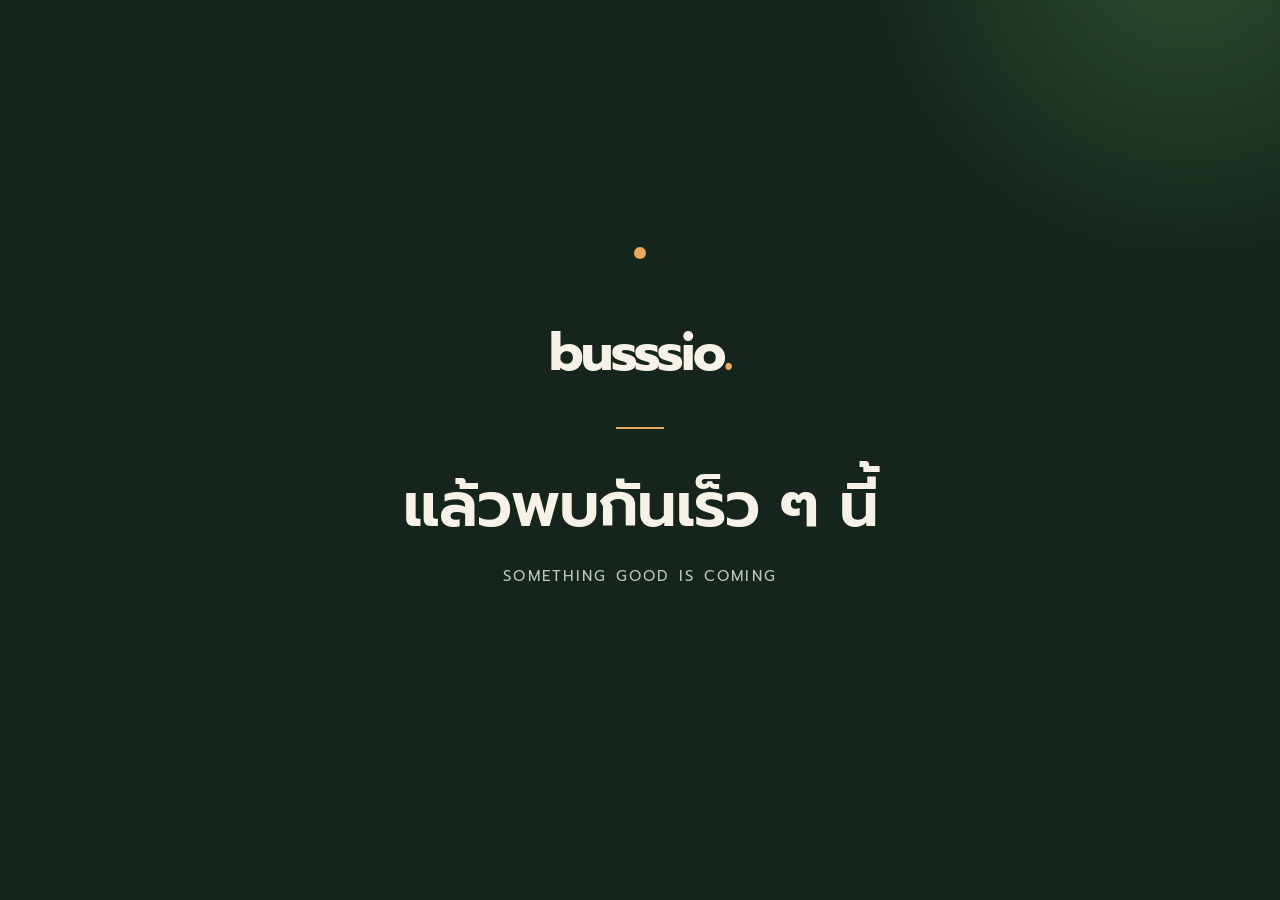
==== commit 3c464950: "Replace public homepage with busssio coming soon landing" ====
--- a/index.html
+++ b/index.html
@@ -1,13 +1 @@
-<!doctype html><html lang="en"><head><meta charset="utf-8"><meta name="viewport" content="width=device-width,initial-scale=1"><title>Bussarin Grainok — Product & UX/UI Designer</title><meta name="description" content="Bussarin Grainok, a Bangkok-based senior product and UX/UI designer. Selected work in travel, e-commerce, and enterprise applications."><link rel="icon" href="data:image/svg+xml,%3Csvg xmlns='http://www.w3.org/2000/svg' viewBox='0 0 40 40'%3E%3Crect width='40' height='40' rx='10' fill='%232940ef'/%3E%3Ctext x='8' y='29' font-family='Arial' font-size='27' font-weight='700' fill='white'%3EB%3C/text%3E%3C/svg%3E"><link rel="stylesheet" href="style.css"></head><body>
-<a class="skip" href="#work">Skip to work</a>
-<header class="wrap nav"><a class="brand" href="#top">Bussarin<span>.</span></a><nav aria-label="Main navigation"><a href="#work">Work</a><a href="#animation">Animation</a><a href="#about">About</a><a href="https://bussarin-portfolio-h5umnmlcv-bussarin1702-8698.vercel.app/assets/Bussarin_Grainok_Resume_2026.pdf" target="_blank">Resume</a><a class="nav-contact" href="mailto:bussarin1702@gmail.com">Let’s talk</a></nav></header>
-<main id="top"><section class="wrap hero"><div><p class="eyebrow">BUSSARIN GRAINOK · BANGKOK, THAILAND</p><h1>Thoughtful design.<br><span>Useful products.</span></h1><p class="intro">I’m a senior product & UX/UI designer turning complex journeys into clear digital experiences.</p><div class="actions"><a class="button" href="#work">Explore my work</a><a class="text-link" href="mailto:bussarin1702@gmail.com">Start a conversation</a></div><div class="hero-note"><strong>15+ years</strong><span>Digital design across travel,<br>e-commerce, and enterprise.</span></div></div><div class="portrait"><div class="portrait-backdrop"></div><img src="assets/portrait.jpg" alt="Bussarin Grainok" width="600" height="700"><div class="portrait-caption"><span>Design with curiosity.</span><span>Build with care.</span></div></div></section>
-<div class="expertise-strip"><div class="wrap"><span>Product design</span><span>Design systems</span><span>Research & prototyping</span><span>Design to delivery</span></div></div>
-<section id="work" class="wrap work section"><div class="section-heading"><div><p class="eyebrow">01 / SELECTED WORK</p><h2>Real journeys.<br>Considered solutions.</h2></div><p>Commerce journeys, transactional emails, application experiences and travel products — a selection of my design work.</p></div>
-<div class="projects"><article class="project"><a class="project-image aquest" href="aquest.html" aria-label="Explore A Quest application case study"><div class="aquest-cover"><video src="assets/aquest-dark.mp4" poster="assets/aquest-dark.webp" autoplay muted loop playsinline preload="metadata" aria-label="A Quest application animation in dark theme"></video><video src="assets/aquest-light.mp4" poster="assets/aquest-light.webp" autoplay muted loop playsinline preload="metadata" aria-label="A Quest application animation in light theme"></video></div><span class="view-tag">Explore case study</span></a><div class="project-info"><div><p class="eyebrow">GAMIFICATION · APPLICATION</p><h3><a href="aquest.html">A Quest</a></h3><p>From user research to wireframes, themed UI, and user testing.</p></div><span class="project-number">01</span></div></article><article class="project"><a class="project-image" href="website-nextgen.html" aria-label="Explore Website NextGen"><img src="assets/nextgen-website.webp" alt="Website NextGen overview" loading="lazy"><span class="view-tag">Explore case study</span></a><div class="project-info"><div><p class="eyebrow">E-COMMERCE · PRODUCT DESIGN</p><h3><a href="website-nextgen.html">Website NextGen</a></h3><p>Global collaboration, user research, flows, components and usability testing with staff and ABOs.</p></div><span class="project-number">02</span></div></article><article class="project"><a class="project-image ai-cover" href="ai-visual-design.html" aria-label="Explore AI-assisted UI and visual design"><img src="assets/ai-auth.webp" alt="Sign-in and sign-up interface designs with AI-assisted character illustrations" loading="lazy"><span class="view-tag">Explore visual design</span></a><div class="project-info"><div><p class="eyebrow">UI DESIGN · AI-ASSISTED VISUALS</p><h3><a href="ai-visual-design.html">AI-assisted 3D & UI Design</a></h3><p>Creative direction, characters and icons — from faster visual exploration to purposeful application UI.</p></div><span class="project-number">03</span></div></article><article class="project"><a class="project-image" href="nextgen-email-design.html" aria-label="Explore NextGen Email Design"><img src="assets/nextgen-email-overview.webp" alt="NextGen Email Design overview" loading="lazy"><span class="view-tag">Explore case study</span></a><div class="project-info"><div><p class="eyebrow">EMAIL DESIGN · DESKTOP & MOBILE</p><h3><a href="nextgen-email-design.html">NextGen Email Design</a></h3><p>Thailand layouts, typography and transactional illustrations with the Global NextGen team.</p></div><span class="project-number">04</span></div></article><article class="project"><button class="project-image create" data-project="create" aria-label="View EXO Create project"><img src="assets/create.jpg" alt="EXO Create interface design guidelines" loading="lazy"><span class="view-tag">Explore project</span></button><div class="project-info"><div><p class="eyebrow">B2B TRAVEL · WEB APPLICATION</p><h3><button data-project="create">EXO Create</button></h3><p>Helping travel agents build tailored itineraries.</p></div><span class="project-number">05</span></div></article><article class="project"><button class="project-image exo" data-project="website" aria-label="View EXO Travel website project"><img src="assets/exo.webp" alt="EXO Travel website design shown across screens" loading="lazy"><span class="view-tag">Explore project</span></button><div class="project-info"><div><p class="eyebrow">TRAVEL · RESPONSIVE WEB</p><h3><button data-project="website">EXO Travel</button></h3><p>A brand experience built for digital journeys.</p></div><span class="project-number">06</span></div></article><article class="project"><button class="project-image selfguide" data-project="selfguide" aria-label="View EXO Self Guide mobile application project"><img src="assets/selfguide.jpg" alt="EXO Self Guide travel assistance app design" loading="lazy"><span class="view-tag">Explore project</span></button><div class="project-info"><div><p class="eyebrow">TRAVEL · MOBILE APPLICATION</p><h3><button data-project="selfguide">EXO Self Guide</button></h3><p>Putting a traveler’s itinerary in their hands.</p></div><span class="project-number">07</span></div></article></div>
-<a class="text-link archive" href="https://bussarin-portfolio.web.app/#portfolio" target="_blank" rel="noopener">Explore earlier work in my portfolio archive</a></section>
-<section id="animation" class="animation-section"><div class="wrap section"><div class="section-heading"><div><p class="eyebrow">MOTION DESIGN · APPLICATION UI</p><h2>Small moments.<br>More personality.</h2></div><p>Animation studies that bring celebration, feedback and a little delight into the application experience.</p></div><div class="motion-grid"><article><div class="motion-player"><video src="assets/animation-1.mp4" poster="assets/animation-1.webp" controls muted loop playsinline preload="metadata" aria-label="A Quest achievement celebration animation"></video></div><div class="motion-copy"><p class="eyebrow">A QUEST · ACHIEVEMENT</p><h3>A moment worth celebrating.</h3><p>A badge and confetti animation brings personality to an achievement screen and highlights the user’s progress.</p><a class="text-link" href="assets/animation-1.mp4" target="_blank" rel="noopener">Open video</a></div></article><article><div class="motion-player"><video src="assets/animation-cart-v2.mp4" poster="assets/animation-cart-v2.webp" controls muted loop playsinline preload="metadata" aria-label="Shopping cart empty state animation"></video></div><div class="motion-copy"><p class="eyebrow">COMMERCE · EMPTY CART</p><h3>A friendlier empty state.</h3><p>A short shopping bag motion study adds character to the empty cart, alongside a clear invitation to browse products.</p><a class="text-link" href="assets/animation-cart-v2.mp4" target="_blank" rel="noopener">Open video</a></div></article><article><div class="motion-player"><video src="assets/quest-motion-1.mp4" poster="assets/quest-motion-1.webp" controls muted loop playsinline preload="metadata" aria-label="Celebrate a completed mission."></video></div><div class="motion-copy"><p class="eyebrow">A QUEST · UI ANIMATION</p><h3>Celebrate a completed mission.</h3><p>An animated achievement reveal combines a dimensional badge, confetti and reward messaging in the A Quest application.</p><a class="text-link" href="assets/quest-motion-1.mp4" target="_blank" rel="noopener">Open video</a></div></article><article><div class="motion-player"><video src="assets/quest-motion-2.mp4" poster="assets/quest-motion-2.webp" controls muted loop playsinline preload="metadata" aria-label="Bring the dashboard to life."></video></div><div class="motion-copy"><p class="eyebrow">A QUEST · UI ANIMATION</p><h3>Bring the dashboard to life.</h3><p>A Quest dashboard motion study brings visual feedback to streaks, progress and collectible rewards.</p><a class="text-link" href="assets/quest-motion-2.mp4" target="_blank" rel="noopener">Open video</a></div></article></div></div></section>
-<section id="about" class="about"><div class="wrap about-grid"><div><p class="eyebrow">02 / ABOUT ME</p><h2>A designer who<br>understands<br><span>the build.</span></h2></div><div><p class="about-lead">I connect user needs, business requirements, and the details that make a product work.</p><p>My experience spans e-commerce at Amway Thailand, enterprise applications at the Stock Exchange of Thailand, and travel products at EXO Travel. I work from research and user flows through Figma prototypes, reusable components, and design QA.</p><p>With a background in HTML, CSS, and JavaScript, I’m comfortable working closely with developers to bring designs to life.</p><div class="skills"><span>Figma</span><span>AI-assisted visual design</span><span>Design systems</span><span>Usability testing</span><span>UX writing</span><span>HTML / CSS / JavaScript</span><span>Developer handoff</span></div><a class="button secondary" href="https://bussarin-portfolio-h5umnmlcv-bussarin1702-8698.vercel.app/assets/Bussarin_Grainok_Resume_2026.pdf" download>Download my resume</a></div></div></section>
-<section class="wrap experience section"><p class="eyebrow">03 / EXPERIENCE</p><div class="career"><div><span>2021 — 2026</span><h3>Amway Thailand</h3><p>Assoc UI/UX Designer / Assistant Manager</p></div><div><span>2020 — 2021</span><h3>Stock Exchange of Thailand</h3><p>UX/UI Designer</p></div><div><span>2012 — 2020</span><h3>EXO Travel</h3><p>Senior Web Designer</p></div></div></section>
-<section id="contact" class="contact"><div class="wrap"><p class="eyebrow">HAVE A PROJECT IN MIND?</p><h2>Let’s make<br>something useful.</h2><a class="email" href="mailto:bussarin1702@gmail.com">bussarin1702@gmail.com</a><div class="contact-bottom"><p>Based in Bangkok, Thailand.<br>Open to freelance and remote collaborations.</p><a href="https://www.linkedin.com/in/bussarin-g-73914438" target="_blank" rel="noopener">LinkedIn</a><a href="tel:+66866406525">+66 86 640 6525</a></div></div></section></main><footer class="wrap"><span>© 2026 Bussarin Grainok</span><a href="#top">Back to top</a></footer>
-<dialog id="project-dialog" aria-labelledby="dialog-title"><button class="close" aria-label="Close project">×</button><div id="dialog-content"></div></dialog><script src="script.js"></script></body></html>
+<!doctype html><html lang="th"><head><meta charset="utf-8"><meta name="viewport" content="width=device-width,initial-scale=1"><title>busssio. — Coming Soon</title><meta name="description" content="busssio. แล้วพบกันเร็ว ๆ นี้"><link rel="preconnect" href="https://fonts.googleapis.com"><link rel="preconnect" href="https://fonts.gstatic.com" crossorigin><link href="https://fonts.googleapis.com/css2?family=Prompt:wght@400;500;600;700&display=swap" rel="stylesheet"><style>*{box-sizing:border-box}body{margin:0;min-height:100svh;display:grid;place-items:center;background:#15251c;color:#f6f2e8;font-family:Prompt,system-ui,sans-serif;overflow:hidden}body:before{content:"";position:fixed;width:65vw;height:65vw;max-width:700px;max-height:700px;background:radial-gradient(circle,#426c45 0%,transparent 67%);top:-32vw;right:-20vw;opacity:.55;pointer-events:none}.wrap{text-align:center;padding:36px;position:relative}.logo{font-weight:700;font-size:clamp(34px,5vw,52px);letter-spacing:-2px}.logo span{color:#e9a95e}.line{height:2px;width:48px;background:#e9a95e;margin:35px auto}.soon{font-size:clamp(29px,5vw,62px);line-height:1.35;letter-spacing:-1px;font-weight:600;margin:0 0 18px}.subtitle{font-size:15px;letter-spacing:.15em;color:#b9c9b9;margin:0}.orb{position:absolute;width:12px;height:12px;border-radius:50%;background:#e9a95e;top:-30px;left:calc(50% - 6px);animation:float 3s ease-in-out infinite}@keyframes float{50%{transform:translateY(-14px)}}@media(prefers-reduced-motion:reduce){.orb{animation:none}}</style></head><body><main class="wrap"><div class="orb"></div><div class="logo">busssio<span>.</span></div><div class="line"></div><h1 class="soon">แล้วพบกันเร็ว ๆ นี้</h1><p class="subtitle">SOMETHING GOOD IS COMING</p></main></body></html>
